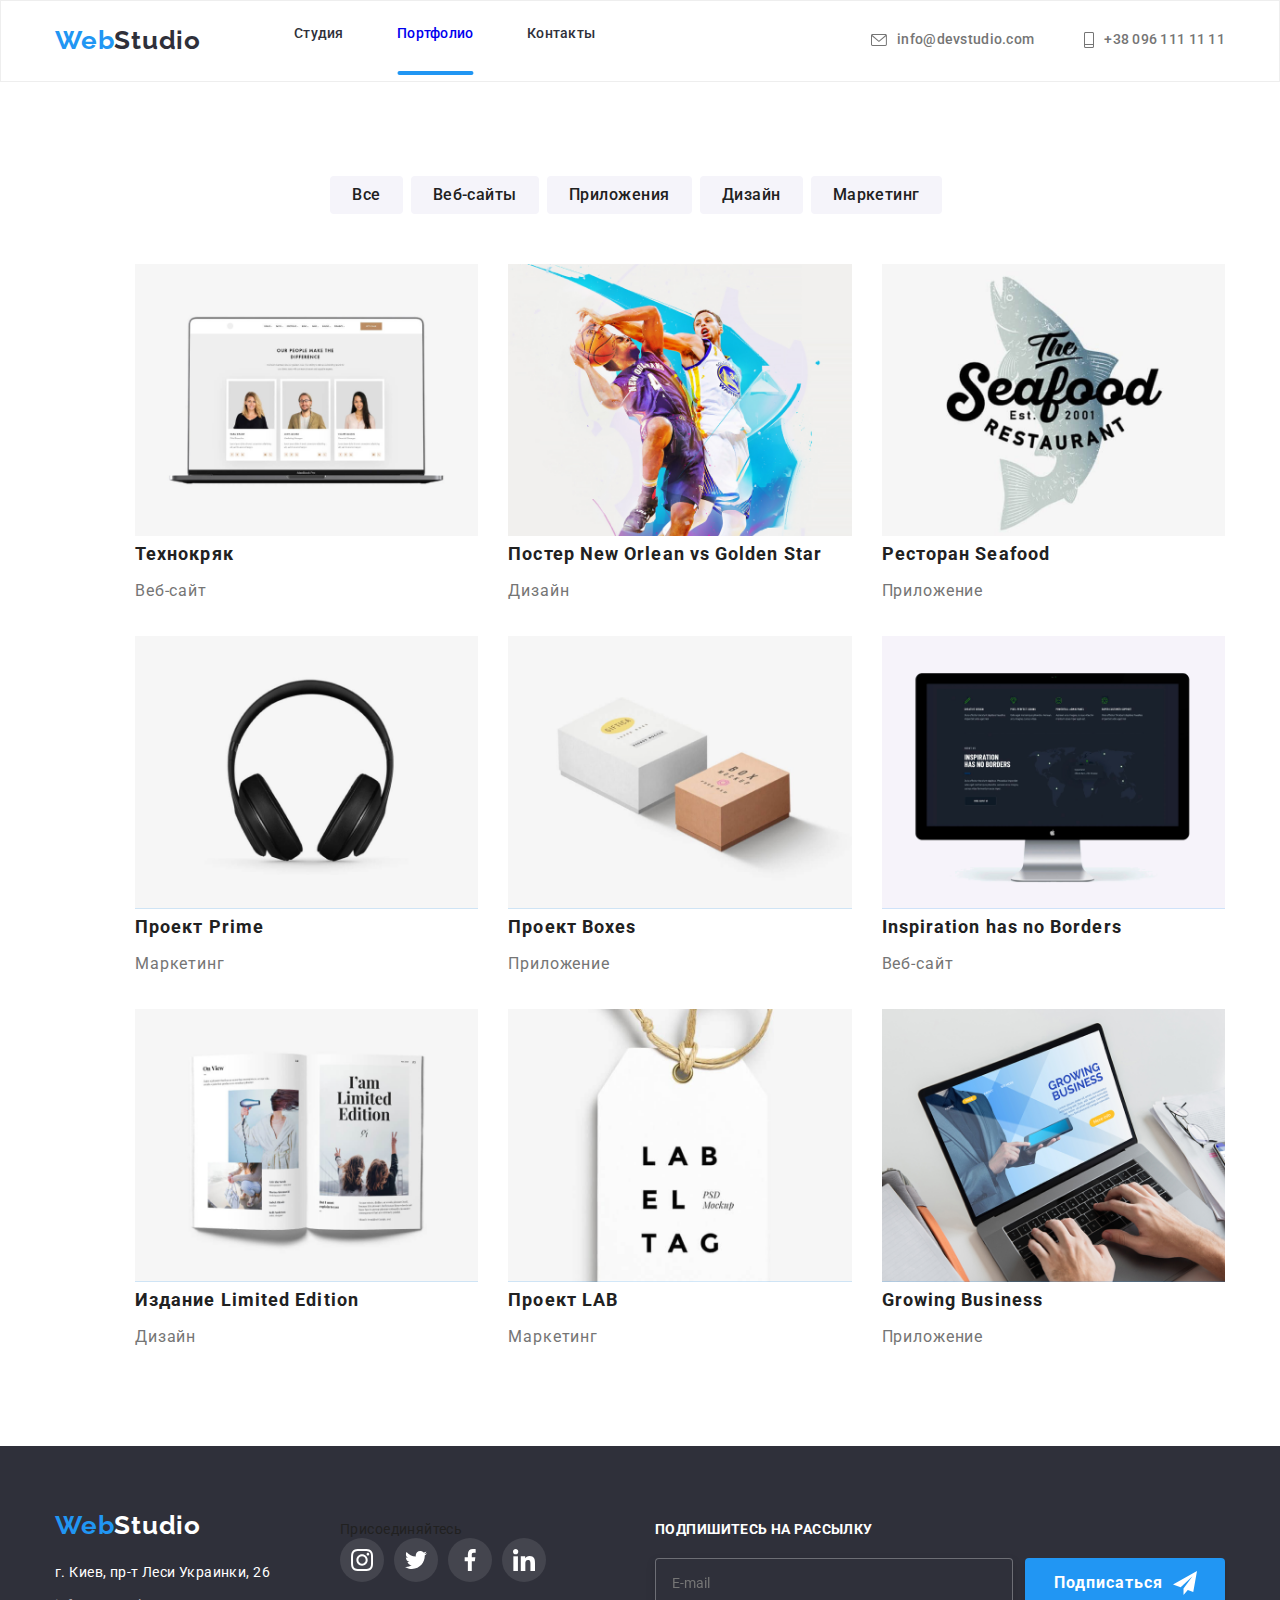
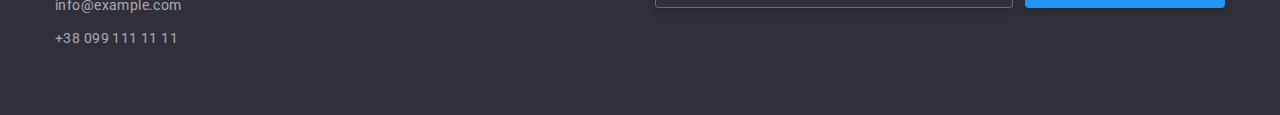
==== potrfolio.html @ 0706f446 "Edit 1" ====
<!DOCTYPE html>

<html lang="ru">

<head>
    <meta charset="UTF-8">
    <meta name="viewport" content="width-device-width, initial-scale-1.0">
    <link rel="preconnect" href="https://fonts.googleapis.com">
    <link rel="preconnect" href="https://fonts.gstatic.com" crossorigin>
    <link href="https://fonts.googleapis.com/css2?family=Raleway:wght@400;500;700;900&family=Roboto:wght@400;500;700;900&display=swap"
        rel="stylesheet">
    <link rel="stylesheet" href="https://cdnjs.cloudflare.com/ajax/libs/modern-normalize/1.1.0/modern-normalize.min.css"/>
    <link rel="stylesheet" href="css/main.min.css">
    <title>Homework 7</title>

</head>

<body>
    <script src="./js/modal.js"></script>

    <header class="topline">

        <div class="conteiner">
            <a href="" class="logo"><span class="logo--bluewords">Web</span><span class="logo--blackwords">Studio</span></a>
            <nav class="topline__nav">

                <ul class="topline_menu">
                    <li class="topline__item">

                        <a class="page" href="./index.html">Студия</a>
                    </li>

                    <li class="topline__item"> <a class="page--current"" href="./potrfolio.html">Портфолио</a></li>
                    <li class="topline__item"> <a class="page" href="https://goo.gl/maps/EKqUcqqfUvBnX7aQ7">Контакты</a>
                    </li>
                </ul>
            </nav>

            <ul class="topline__address">
                <li class="topline__item">

                    <a class="contact" href="mailto:info@devstudio.com">
                        <svg class="contact__icon-mail" width="16px" height="12px">
                            <use href="./images/icons.svg#icon-mail"></use>
                        </svg>info@devstudio.com
                    </a>
                </li>

                <li class="topline__item">
                    <a class="contact" href="tel:+380961111111">
                        <svg class="contact__icon-telephone" width="10px" height="16px">
                            <use href="./images/icons.svg#icon-phone"></use>
                        </svg>+38 096 111 11 11
                    </a>
                </li>

            </ul>
        </div>
    </header>
   
    <main class="filters-main">
        <section class="main-our-projects section">
            <div class="conteiner">
            <h1 class="tittle--hidden">Наши проэкты</h1>
                <ul class="filters-list">
                    
                    <li class="item-filter">
                        <button type="button" class="button-portfolio">Все</button>
                    </li>

                    <li class="item-filter">
                        <button type="button" class="button-portfolio">Веб-сайты</button>
                    </li>

                    <li class="item-filter">
                        <button type="button" class="button-portfolio">Приложения</button>
                    </li>

                    <li class="item-filter">
                        <button type="button" class="button-portfolio">Дизайн</button>
                    </li>

                    <li class="item-filter">
                        <button type="button" class="button-portfolio">Маркетинг</button>
                    </li>
            </ul>
            
                <ul class="portfolio__project-menu">
                    
                    <li class="portfolio__project-item">
                        <a class ="refer-project">
                            <div class="picture-block">
                                <img class ="picture" src="images/technockrack.png"  alt="Product Designer">
                                <div class="overlay-project">
                                    <p>Ресурс предлагает комплексные предложения с разным уровнем функционала и сервисов. Все это позволит посетителю
                                        получить
                                        исчерпывающие сведения  о компании или частном лице.</p>
                                </div>
                            </div>
                            
                            <div class="portfolio_project-element">
                                <h2 class = "portfolio__project-tittle-name">Технокряк</h2>
                                <p class="portfolio__project-tittle-type">Веб-сайт</p>
                            </div>
                           
                        </a>
                    </li>

                    <li class="portfolio__project-item">
                        <a class="refer-project">
                            <div class="picture-block">
                                <img class="picture" src="images/goldenstar.png" alt="Frontend Develope">
                                <div class="overlay-project">
                                    <p>Ресурс предлагает комплексные предложения с разным уровнем функционала и сервисов. Все это позволит
                                        посетителю
                                        получить
                                        исчерпывающие сведения  о компании или частном лице.</p>
                                </div>
                            </div>
                            
                            <div class="portfolio_project-element">
                                <h2 class = "portfolio__project-tittle-name">Постер New Orlean vs Golden Star</h2>
                                <p class="portfolio__project-tittle-type">Дизайн</p>
                            </div>
                           
                        </a>
                    </li>

                    <li class="portfolio__project-item">
                        <a class="refer-project">
                            <div class="picture-block">
                                <img class="picture" src="images/seafood.png" alt="Marketing">
                                <div class="overlay-project">
                                    <p>Ресурс предлагает комплексные предложения с разным уровнем функционала и сервисов. Все это позволит
                                        посетителю
                                        получить
                                        исчерпывающие сведения  о компании или частном лице.</p>
                                </div>
                            </div>
                            
                            <div class="portfolio_project-element">
                                <h2 class = "portfolio__project-tittle-name">Ресторан Seafood</h2>
                                <p class="portfolio__project-tittle-type">Приложение</p>
                            </div>
                           
                        </a>
                    </li>

                    <li class="portfolio__project-item">
                        <a class="refer-project">
                            <div class="picture-block">
                                <img class="picture" src="images/prime.png" alt="UI Designer">
                                <div class="overlay-project">
                                    <p>Ресурс предлагает комплексные предложения с разным уровнем функционала и сервисов. Все это позволит
                                        посетителю
                                        получить
                                        исчерпывающие сведения  о компании или частном лице.</p>
                                </div>
                            </div>
                            
                            <div class="portfolio_project-element">
                                <h2 class = "portfolio__project-tittle-name">Проект Prime</h2>
                                <p class="portfolio__project-tittle-type">Маркетинг</p>
                            </div>
                        
                        </a>
                    </li>

                    <li class="portfolio__project-item">
                        <a class="refer-project">
                            <div class="picture-block">
                                <img class="picture" src="images/boxes.png" alt="UI Designer">
                                <div class="overlay-project">
                                    <p>Ресурс предлагает комплексные предложения с разным уровнем функционала и сервисов. Все это позволит
                                        посетителю
                                        получить
                                        исчерпывающие сведения  о компании или частном лице.</p>
                                </div>
                            </div>
                            
                            <div class="portfolio_project-element">
                                <h2 class = "portfolio__project-tittle-name">Проект Boxes</h2>
                                <p class="portfolio__project-tittle-type">Приложение</p>
                            </div>
                            
                        </a>
                    </li>

                    <li class="portfolio__project-item">
                        <a class="refer-project">
                            <div class="picture-block">
                                <img class="picture" src="images/inspiratiion.png" alt="UI Designer">
                                <div class="overlay-project">
                                    <p>Ресурс предлагает комплексные предложения с разным уровнем функционала и сервисов. Все это позволит
                                        посетителю
                                        получить
                                        исчерпывающие сведения  о компании или частном лице.</p>
                                </div>
                            </div>
                            
                            <div class="portfolio_project-element">
                                <h2 class = "portfolio__project-tittle-name">Inspiration has no Borders</h2>
                                <p class="portfolio__project-tittle-type">Веб-сайт</p>
                            </div>
                            
                        </a>
                    </li>

                    <li class="portfolio__project-item">
                        <a class="refer-project">
                            <div class="picture-block">
                                <img class="picture" src="images/limitededition.png" alt="UI Designer">
                                <div class="overlay-project">
                                    <p>Ресурс предлагает комплексные предложения с разным уровнем функционала и сервисов. Все это позволит
                                        посетителю
                                        получить
                                        исчерпывающие сведения  о компании или частном лице.</p>
                                </div>
                            </div>
                            
                            <div class="portfolio_project-element">
                                <h2 class = "portfolio__project-tittle-name">Издание Limited Edition</h2>
                                <p class="portfolio__project-tittle-type">Дизайн</p>
                            </div>
                           
                        </a>
                    </li>

                    <li class="portfolio__project-item">
                        <a class="refer-project">
                            <div class="picture-block">
                                <img class="picture" src="images/lab.png" alt="UI Designer">
                                <div class="overlay-project">
                                    <p>Ресурс предлагает комплексные предложения с разным уровнем функционала и сервисов. Все это позволит
                                        посетителю
                                        получить
                                        исчерпывающие сведения  о компании или частном лице.</p>
                                </div>
                            </div>
                            
                            <div class="portfolio_project-element">
                                <h2 class = "portfolio__project-tittle-name">Проект LAB</h2>
                                <p class="portfolio__project-tittle-type">Маркетинг</p>
                            </div>
                            
                        </a>
                    </li>

                    <li class="portfolio__project-item">
                        <a class="refer-project">
                            <div class="picture-block">
                                <img class="picture" src="images/growingbussiness.png" alt="UI Designer">
                                <div class="overlay-project">
                                    <p>Ресурс предлагает комплексные предложения с разным уровнем функционала и сервисов. Все это позволит
                                        посетителю
                                        получить
                                        исчерпывающие сведения  о компании или частном лице.</p>
                                </div>

                            </div>
                            <div class="portfolio_project-element">
                                <h2 class="portfolio__project-tittle-name">Growing Business</h2>
                                <p class="portfolio__project-tittle-type">Приложение</p>
                            </div>
                            
                           
                        </a>   
                    </li>

                </ul>
            </div>
        </section>

    </main>
    
    <footer class="footer">
        <div class="conteiner">
    
    
            <div class="footer__company">
                <a href="" class="logo"><span class="logo--bluewords">Web</span><span
                        class="logo--whitewords">Studio</span></a>
                <address class="footer__address">
                    <ul class="menu-nav">
                        <li class="footer__item">
                            <a class="footer__link-address" href="https://goo.gl/maps/EKqUcqqfUvBnX7aQ7">г. Киев, пр-т Леси
                                Украинки, 26</a>
                        </li>
                        <li class="footer__item">
                            <a class="footer__link" href="mailto:info@example.com">info@example.com</a>
                        </li>
                        <li class="footer__item">
                            <a class="footer__link" href="tel:+380991111111">+38 099 111 11 11</a>
                        </li>
                    </ul>
                </address>
            </div>
    
    
                <div class="footer__social">
                    <p class="footer__tittle">Присоединяйтесь</p>
                
                    <ul class="social__list">
                        <li class="social__item">
                            <a href="" class="button-social">
                                <svg class="social__icon" width="44px" height="44px">
                                    <use href="./images/icons.svg#icon-instagram"></use>
                                </svg>
                            </a>
                        </li>
                        <li class="social__item">
                            <a href="" class="button-social">
                                <svg class="social__icon" width="44px" height="44px">
                                    <use href="./images/icons.svg#icon-twitter"></use>
                                </svg>
                            </a>
                        </li>
                        <li class="social__item">
                            <a href="" class="button-social">
                                <svg class="social__icon" width="44px" height="44px">
                                    <use href="./images/icons.svg#icon-facebook"></use>
                                </svg>
                            </a>
                        </li>
                        <li class="social__item">
                            <a href="" class="button-social">
                                <svg class="social__icon" width="44px" height="44px">
                                    <use href="./images/icons.svg#icon-linkedin"></use>
                                </svg>
                            </a>
                        </li>
                    </ul>
                </div>

    
            <div class="footer-submit">
                <p class="footer-submit__tittle">Подпишитесь на рассылку</p>
                <form class="footer-submit__form">
                    <label>
    
                        <input class="footer-submit__input-subscribe" type="email" name="email" placeholder="E-mail" />
                    </label>
    
                    <div class="footer-submit__block-subscribe">
                        <button class="footer-submit__button-subscribe" type="submit">Подписаться</button>
                        <svg class="footer-submit__button-icon" width="24px" height="24px">
                            <use href="./images/icons.svg#icon-send-button"></use>
                        </svg>
                    </div>
                </form>
            </div>
    
        </div>
    </footer>

   
</body>

</html>
---- css/main.min.css ----
:root{--color-dark: #2F303A;--color-white: #FFF;--color-work: #E5E5E5;--color-grey: #F5F4FA;--color-darck-grey: #AFB1B8;--color-text: #212121;--color-blue: #2196F3;--color-dark-blue: #188CE8;--color-brown: #757575;--color-border: #EEEEEE;--project-item-gep: 30px}h1,h2,h3,p,ul{margin:0;padding:0}body{margin:0 0;font-family:"Roboto",sans-serif;font-size:14px;letter-spacing:.03em;color:var(--color-text);background:var(--color-white)}a:hover,a{text-decoration:none}.conteiner{margin:0 auto;width:1200px;padding:0 15px}.section{padding-top:94px;padding-bottom:94px}.thumb{position:relative}.thumb>.label{height:70px;display:flex;justify-content:center;align-items:center;position:absolute;bottom:0px;left:0;right:0;font-weight:700;font-size:14px;line-height:1.14;text-align:center;letter-spacing:.03em;text-transform:uppercase;color:var(--color-white);background:rgba(47,48,58,.8)}.logo{font-family:"Raleway";font-style:normal;font-weight:700;font-size:26px;line-height:1.19;text-decoration:none;letter-spacing:.03em;color:var(--color-dark)}.logo:hover{-webkit-text-decoration-line:none;text-decoration-line:none;-webkit-text-decoration-color:var(--color-blue);text-decoration-color:var(--color-blue)}.logo--bluewords{color:var(--color-blue);-webkit-text-decoration-color:none;text-decoration-color:none}.logo--blackwords{color:var(--color-dark);-webkit-text-decoration-color:none;text-decoration-color:none}.logo--whitewords{color:var(--color-white);-webkit-text-decoration-color:none;text-decoration-color:none}.picture{max-width:100%;height:auto;display:block;position:relative}.topline{background:var(--color-white);padding-top:24px;padding-bottom:25px;border:1px solid var(--color-border)}.topline__menu{align-self:center}.topline__address{display:flex;align-self:center;margin-left:auto}.topline .conteiner{display:flex;align-content:center}.topline .logo{margin-right:93px}.footer{padding:64px 0px;font-style:normal;line-height:1.19;background:var(--color-dark)}.footer__item{line-height:1.71;text-decoration:none;list-style:none;color:rgba(255,255,255,.6)}.footer__item:not(:last-child){margin-bottom:9px}.footer__link{font-style:normal;text-decoration:none;color:rgba(255,255,255,.6)}.footer__link-address{font-style:normal;text-decoration:none;color:var(--color-white)}.footer__address{margin-top:20px}.footer__company{margin-right:70px}.footer__social{margin-right:auto}.footer .conteiner .logo{margin-bottom:20px}.footer .conteiner{display:flex;align-items:baseline}.footer .logo{margin-bottom:20px}.footer .button-social{background-color:rgba(255,255,255,.1)}.footer .social__icon{fill:var(--color-white)}.footer-submit{display:block}.footer-submit__form{display:flex;justify-content:center}.topline__item{position:relative;display:inline;list-style-type:none;font-weight:500;line-height:1.14;letter-spacing:.02em}.topline__item:not(:last-child){margin-right:50px}.main__menu-nav{padding-left:0px;display:flex;justify-content:space-between;justify-items:center;list-style:none}.menu-clients-nav{display:flex;list-style:none}.page{text-decoration:none;color:var(--color-dark)}.page--current::after{content:"";position:absolute;width:100%;height:4px;top:46px;transform:translateX(-100%);background:var(--color-blue);border-radius:2px;transition:transform 250ms cubic-bezier(0.4, 0, 0.2, 1)}.page:hover{color:var(--color-blue);text-decoration:none;-webkit-text-decoration-line:none;text-decoration-line:none;-webkit-text-decoration-color:var(--color-blue);text-decoration-color:var(--color-blue);transition:250ms cubic-bezier(0.4, 0, 0.2, 1)}.current-page:hover{color:var(--color-blue);text-decoration:none;-webkit-text-decoration-line:none;text-decoration-line:none;-webkit-text-decoration-color:var(--color-blue);text-decoration-color:var(--color-blue);transition:250ms cubic-bezier(0.4, 0, 0.2, 1)}.link{text-decoration:underline;color:var(--color-blue)}.contact{text-decoration:none;color:var(--color-brown);display:flex;justify-items:center;align-items:center}.contact:hover{color:var(--color-blue);text-decoration:none;-webkit-text-decoration-line:none;text-decoration-line:none;-webkit-text-decoration-color:var(--color-blue);text-decoration-color:var(--color-blue);transition:250ms cubic-bezier(0.4, 0, 0.2, 1)}.contact__icon-telephone{margin-right:10px;background-size:cover;fill:currentColor}.contact__icon-mail{margin-right:10px;background-size:cover;align-content:center;fill:currentColor}.current-page:hover,.page:hover{color:var(--color-blue);text-decoration:none;-webkit-text-decoration-line:none;text-decoration-line:none;-webkit-text-decoration-color:var(--color-blue);text-decoration-color:var(--color-blue);transition:250ms cubic-bezier(0.4, 0, 0.2, 1)}.tittle--hidden{display:none}.tittle--big{width:696px;margin:0 auto 30px;font-family:"Roboto";font-style:normal;font-weight:900;font-size:44px;line-height:1.36;text-align:center;align-content:center;letter-spacing:.06em;text-transform:uppercase}.tittle--small{margin-bottom:50px;font-family:"Roboto";font-style:normal;font-weight:700;font-size:36px;line-height:1.17;text-align:center;letter-spacing:.03em}.footer-submit__tittle{margin-bottom:20px;font-family:"Roboto";font-style:normal;font-weight:700;text-transform:uppercase;line-height:1.14;letter-spacing:.03em;color:var(--color-white)}.button{padding:10px 32px;background:var(--color-blue);box-shadow:0px 4px 4px rgba(0,0,0,.15);border-radius:4px;border:0px;font-style:normal;font-weight:700;font-size:16px;line-height:1.88;align-items:center;text-align:center;letter-spacing:.06em;color:var(--color-white);border:none}.button-portfolio{padding:6px 22px;font-weight:500;font-size:16px;line-height:1.6;text-align:center;letter-spacing:.03em;color:var(--color-text);border-radius:4px;border:none;margin-right:8px;background:var(--color-grey)}.button-portfolio:focus,.button:focus{border-radius:0px;box-shadow:0px 3px 1px rgba(0,0,0,.1),0px 1px 2px rgba(0,0,0,0),0px 2px 2px rgba(0,0,0,.12)}.button-portfolio:hover{background-color:var(--color-blue);color:var(--color-white);transition:250ms cubic-bezier(0.4, 0, 0.2, 1)}.button-client{display:flex;justify-content:center;align-items:center;width:100%;height:100%;color:var(--color-darck-grey);background-color:var(--color-white)}.button-social:hover{background-color:var(--color-blue);transition:250ms cubic-bezier(0.4, 0, 0.2, 1)}.footer-submit__button-subscribe{text-align:left;width:200px;height:50px;padding-left:29px;background:var(--color-blue);box-shadow:0px 4px 4px rgba(0,0,0,.15);border-radius:4px;border:none;font-weight:700;font-size:16px;line-height:1.87;letter-spacing:.06em;color:var(--color-white)}.button-send{width:200px;height:50px;background:var(--color-blue);box-shadow:0px 4px 4px rgba(0,0,0,.15);border-radius:4px;font-weight:700;font-size:16px;line-height:1.87;letter-spacing:.06em;color:var(--color-white);display:block;margin:0 auto;border:none}.button-send:focus{fill:var(--color-dark-blue);transition:transform 250ms cubic-bezier(0.4, 0, 0.2, 1)}.footer-submit__button-icon{display:inline;position:absolute;left:148px;top:50%;transform:translateY(-50%)}.footer-submit__block-subscribe{display:inline;position:relative}.footer-submit__input-subscribe{box-sizing:border-box;width:358px;height:50px;background:var(--color-dark);border:1px solid rgba(255,255,255,.3);filter:drop-shadow(0px 4px 4px rgba(0, 0, 0, 0.15));border-radius:4px;margin-right:12px;padding:15px 16px;color:rgba(255,255,255,.6)}.button-send:focus{background-color:var(--color-dark-blue);transition:transform 250ms cubic-bezier(0.4, 0, 0.2, 1)}.filters-main{background:var(--color-white)}.filters-list{padding-bottom:50px;list-style:none;display:flex;justify-content:center}.portfolio__project-menu{margin:0;padding:0;list-style:none;display:flex;flex-wrap:wrap;margin-left:calc(-1*var(--project-item-gep));margin-top:calc(-1*var(--project-item-gep))}.portfolio__project-menu>.portfolio__project-item{flex-basis:calc(33.3333333333% - var(--project-item-gep));margin-left:var(--project-item-gep);margin-top:var(--project-item-gep)}.portfolio__project-menu:nth-child(3n){margin-left:50px}.portfolio__project-item{letter-spacing:.06em;color:var(--color-text);background:var(--color-white)}.portfolio__project-tittle-name{margin-bottom:4px;font-weight:700;font-size:18px;line-height:2;letter-spacing:.06em;color:var(--color-text)}.portfolio__project-tittle-type{line-height:1.88;font-size:16px;color:var(--color-brown)}.portfolio-project-element{position:relative;padding:20px 24px;border:1px solid var(--color-border);border-left:1px solid #eee;border-right:1px solid #eee;border-bottom:1px solid #eee}.refer-project{display:block;position:relative}.overlay-project{position:absolute;bottom:0;left:0;width:100%;height:100%;padding:63px 24px;transform:translateY(100%);transition:transform 250ms ease;background:rgba(33,150,243,.9);font-size:18px;line-height:1.14;letter-spacing:.03em;color:var(--color-white);text-align:justify}.picture-block{position:relative;overflow:hidden}.refer-project:hover .overlay-project{transform:translateY(0);transition:250ms cubic-bezier(0.4, 0, 0.2, 1)}.refer-project:hover{box-shadow:0px 1px 1px rgba(0,0,0,.12),0px 4px 4px rgba(0,0,0,.06),1px 4px 6px rgba(0,0,0,.16);transition:250ms cubic-bezier(0.4, 0, 0.2, 1)}.social__list{display:flex;justify-content:center;list-style:none;margin-bottom:30px}.social__item{width:44px;height:44px}.social__item:not(:last-child){margin-right:10px}.social__icon{display:inline-block;width:22px;height:22px;fill:currentColor}.button-social{display:flex;justify-content:center;align-items:center;width:100%;height:100%;color:var(--color-darck-grey);background-color:var(--color-white);border-radius:50%;border:none}.button-social:hover .social__icon{fill:var(--color-white);transition:250ms cubic-bezier(0.4, 0, 0.2, 1)}.backdrop{width:100%;height:100%;background-color:rgba(36,43,51,.6);opacity:1;transition:opacity 250ms cubic-bezier(0.4, 0, 0.2, 1)}.backdrop.is-hidden{opacity:0;pointer-events:none}.backdrop.is-hidden .modal{transform:translate(-50%, -50%) scale(0.9)}.modal{position:fixed;padding:40px;width:528px;left:50%;top:50%;transition:transform 250ms cubic-bezier(0.4, 0, 0.2, 1);transform:translate(-50%, -50%) scale(1);background:var(--color-white);box-shadow:0px 1px 3px rgba(0,0,0,.12),0px 1px 1px rgba(0,0,0,.14),0px 2px 1px rgba(0,0,0,.2);border-radius:4px}.modal__close-button{position:absolute;top:8px;right:8px;width:30px;height:30px;background:#fff;border:1px solid rgba(0,0,0,.1);border-radius:50%;display:flex;flex-direction:column;justify-content:center;align-items:center}.modal__inner{position:relative}.modal__tittle{font-weight:700;font-size:20px;line-height:1.15;text-align:center;letter-spacing:.03em;color:var(--color-text);margin-bottom:12px}.modal__form-field-label{display:block;position:relative;margin-top:10px;margin-bottom:4px;font-size:12px;line-height:1.17;letter-spacing:.01em;color:var(--color-brown)}.modal__form-checkbox-label{display:block;position:relative;font-size:14px;line-height:1.71;letter-spacing:.01em;color:var(--color-brown)}.modal__form-field-input{box-sizing:border-box;border:1px solid rgba(33,33,33,.2);border-radius:4px;width:448px;height:40px;padding-left:42px}.modal__form-checkbox-input{opacity:0;margin-right:9px;width:16px;height:15px;background:var(--color-white);border:.2px solid var(---color-white)}.modal__form-field-inner{position:relative}.modal__form-icon-input{position:absolute;left:.5rem;top:50%;transform:translateY(-50%);fill:currentColor}.modal__form-field-input:focus~.modal__form-icon-input{fill:var(--color-blue);transition:transform 250ms cubic-bezier(0.4, 0, 0.2, 1)}.modal__close-button:hover .icon-close{fill:var(--color-blue);transition:transform 250ms cubic-bezier(0.4, 0, 0.2, 1)}.modal__form-checkbox-input:focus{background-color:var(--color-dark-blue);transition:transform 250ms cubic-bezier(0.4, 0, 0.2, 1)}.modal .modal__form-field-input:focus{box-sizing:border-box;border:1px solid var(--color-blue);border-color:var(--color-blue);outline:0;transition:transform 250ms cubic-bezier(0.4, 0, 0.2, 1)}.modal__form-checkbox-icon{display:flex;align-items:center;position:absolute;left:.5rem;top:50%;transform:translateY(-50%);fill:var(--color-white);stroke:var(--color-dark);font-size:14px}.modal__form-checkbox-input:checked~.modal__form-checkbox-icon{fill:var(--color-blue);stroke:var(--color-blue)}.feedback{padding:16px 12px;font-size:12px;line-height:1.14;letter-spacing:.01em;color:rgba(117,117,117,.5);width:448px;height:120px;margin-bottom:20px;resize:none;border:1px solid rgba(33,33,33,.2);border-radius:4px}.feedback:focus{box-sizing:border-box;border:1px solid var(--color-blue);border-color:var(--color-blue);outline:0;transition:transform 250ms cubic-bezier(0.4, 0, 0.2, 1)}.modal__form-field-checkbox{display:flex;justify-content:center;align-items:center;margin-bottom:30px}.block-checkbox{position:absolute;top:50%;left:0%;margin-right:9px}.main-top{max-width:1600px;margin:0 auto;padding-top:200px;padding-bottom:200px;text-align:center;background-color:var(--color-dark);color:var(--color-white);background-image:linear-gradient(to right, rgba(47, 48, 58, 0.4), rgba(0, 0, 0, 0.4)),url("../images/main-img.jpg");background-position:center,center;background-repeat:no-repeat,no-repeat}.main-benefits__tittle{margin-bottom:10px;font-size:14px;font-style:normal;font-weight:700;line-height:1.92;color:var(--color-brown);text-transform:uppercase;color:var(--color-text)}.main-benefits__item{list-style-type:none;color:var(--color-brown);width:270px}.main-benefits__content{line-height:1.71}.main-benefits__icon-item{display:flex;align-items:center;justify-content:center;margin-bottom:30px;background-color:var(--color-grey);height:120px;border-radius:4px}.main-benefits__item:not(:last-child){margin-right:30px}.main-work{padding-top:0}.main-work____item{list-style-type:none}.main-work .conteiner{display:block;width:1200px}.main-work__item:not(:last-child){margin-right:30px}.main-worker{background:var(--color-grey)}.main-worker__item{list-style-type:none;background-color:var(--color-white);box-shadow:0px 1px 3px rgba(0,0,0,.12),0px 1px 1px rgba(0,0,0,.14),0px 2px 1px rgba(0,0,0,.2);border-radius:0px 0px 4px 4px}.main-worker__item-name{margin-top:30px;margin-bottom:10px;font-family:"Roboto";font-style:normal;font-weight:500;font-size:16px;line-height:1.19;text-align:center;letter-spacing:.03em}.main-worker__item-type{margin-bottom:16px;font-family:"Roboto";font-style:normal;font-size:16px;line-height:1.19;text-align:center;letter-spacing:.03em;color:var(--color-brown)}.main-worker__item:not(:last-child){margin-right:30px}.main-clients__icon{fill:var(--color-darck-grey);border:1px solid var(--color-blue);border-color:var(--color-darck-grey);transition:250ms cubic-bezier(0.4, 0, 0.2, 1);border-radius:4px}.main-clients__icon:hover{fill:var(--color-blue);border:1px solid var(--color-blue);border-color:var(--color-blue);transition:250ms cubic-bezier(0.4, 0, 0.2, 1);border-radius:4px}.main-clients__item{width:170px;height:92px}.main-clients__item:not(:last-child){margin-right:30px}/*# sourceMappingURL=main.min.css.map */
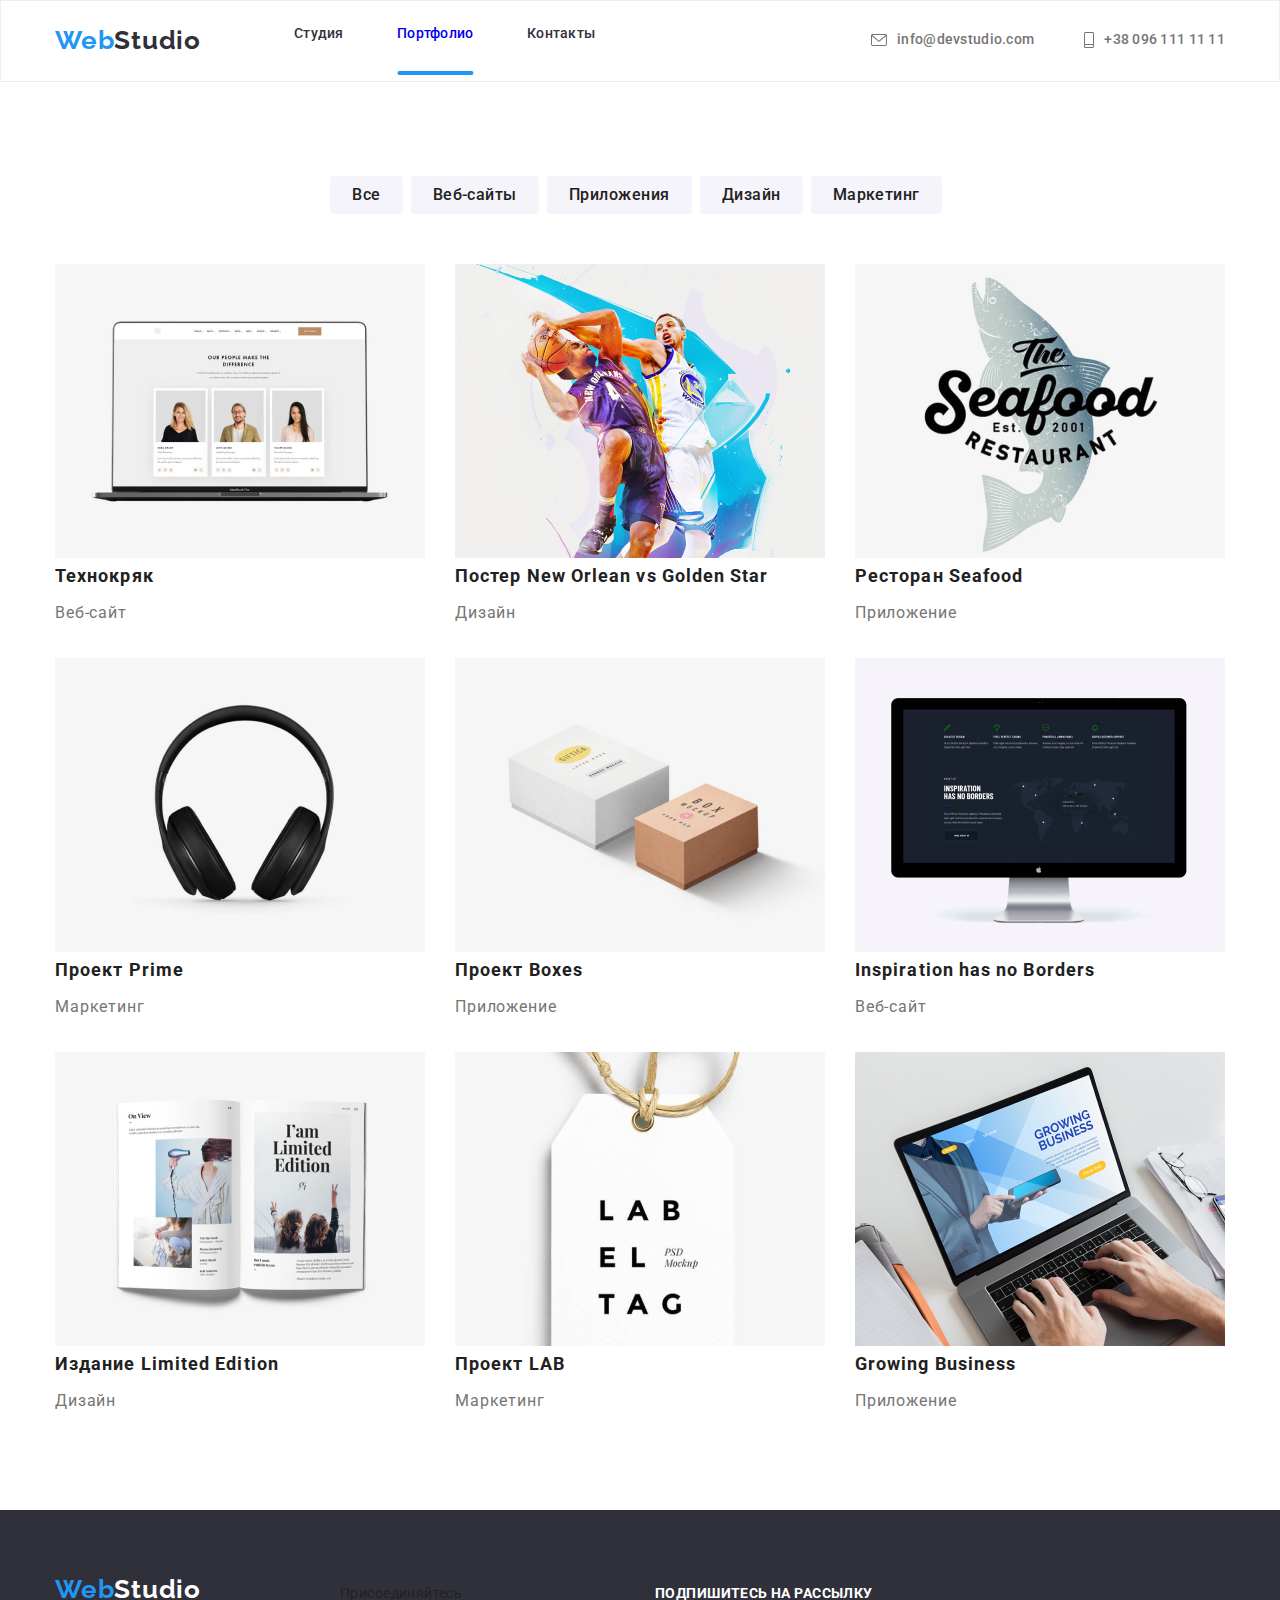
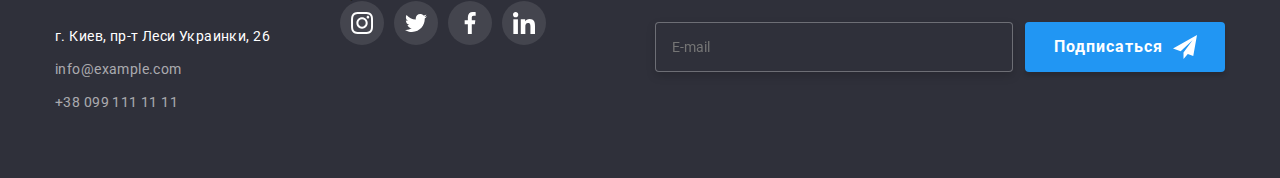
==== commit 0177d906: "Edit 1" ====
--- a/potrfolio.html
+++ b/potrfolio.html
@@ -58,7 +58,7 @@
         </div>
     </header>
    
-    <main class="filters-main">
+    <main class="main-projects">
         <section class="main-our-projects section">
             <div class="conteiner">
             <h1 class="tittle--hidden">Наши проэкты</h1>
--- a/css/main.min.css
+++ b/css/main.min.css
@@ -1 +1 @@
-:root{--color-dark: #2F303A;--color-white: #FFF;--color-work: #E5E5E5;--color-grey: #F5F4FA;--color-darck-grey: #AFB1B8;--color-text: #212121;--color-blue: #2196F3;--color-dark-blue: #188CE8;--color-brown: #757575;--color-border: #EEEEEE;--project-item-gep: 30px}h1,h2,h3,p,ul{margin:0;padding:0}body{margin:0 0;font-family:"Roboto",sans-serif;font-size:14px;letter-spacing:.03em;color:var(--color-text);background:var(--color-white)}a:hover,a{text-decoration:none}.conteiner{margin:0 auto;width:1200px;padding:0 15px}.section{padding-top:94px;padding-bottom:94px}.thumb{position:relative}.thumb>.label{height:70px;display:flex;justify-content:center;align-items:center;position:absolute;bottom:0px;left:0;right:0;font-weight:700;font-size:14px;line-height:1.14;text-align:center;letter-spacing:.03em;text-transform:uppercase;color:var(--color-white);background:rgba(47,48,58,.8)}.logo{font-family:"Raleway";font-style:normal;font-weight:700;font-size:26px;line-height:1.19;text-decoration:none;letter-spacing:.03em;color:var(--color-dark)}.logo:hover{-webkit-text-decoration-line:none;text-decoration-line:none;-webkit-text-decoration-color:var(--color-blue);text-decoration-color:var(--color-blue)}.logo--bluewords{color:var(--color-blue);-webkit-text-decoration-color:none;text-decoration-color:none}.logo--blackwords{color:var(--color-dark);-webkit-text-decoration-color:none;text-decoration-color:none}.logo--whitewords{color:var(--color-white);-webkit-text-decoration-color:none;text-decoration-color:none}.picture{max-width:100%;height:auto;display:block;position:relative}.topline{background:var(--color-white);padding-top:24px;padding-bottom:25px;border:1px solid var(--color-border)}.topline__menu{align-self:center}.topline__address{display:flex;align-self:center;margin-left:auto}.topline .conteiner{display:flex;align-content:center}.topline .logo{margin-right:93px}.footer{padding:64px 0px;font-style:normal;line-height:1.19;background:var(--color-dark)}.footer__item{line-height:1.71;text-decoration:none;list-style:none;color:rgba(255,255,255,.6)}.footer__item:not(:last-child){margin-bottom:9px}.footer__link{font-style:normal;text-decoration:none;color:rgba(255,255,255,.6)}.footer__link-address{font-style:normal;text-decoration:none;color:var(--color-white)}.footer__address{margin-top:20px}.footer__company{margin-right:70px}.footer__social{margin-right:auto}.footer .conteiner .logo{margin-bottom:20px}.footer .conteiner{display:flex;align-items:baseline}.footer .logo{margin-bottom:20px}.footer .button-social{background-color:rgba(255,255,255,.1)}.footer .social__icon{fill:var(--color-white)}.footer-submit{display:block}.footer-submit__form{display:flex;justify-content:center}.topline__item{position:relative;display:inline;list-style-type:none;font-weight:500;line-height:1.14;letter-spacing:.02em}.topline__item:not(:last-child){margin-right:50px}.main__menu-nav{padding-left:0px;display:flex;justify-content:space-between;justify-items:center;list-style:none}.menu-clients-nav{display:flex;list-style:none}.page{text-decoration:none;color:var(--color-dark)}.page--current::after{content:"";position:absolute;width:100%;height:4px;top:46px;transform:translateX(-100%);background:var(--color-blue);border-radius:2px;transition:transform 250ms cubic-bezier(0.4, 0, 0.2, 1)}.page:hover{color:var(--color-blue);text-decoration:none;-webkit-text-decoration-line:none;text-decoration-line:none;-webkit-text-decoration-color:var(--color-blue);text-decoration-color:var(--color-blue);transition:250ms cubic-bezier(0.4, 0, 0.2, 1)}.current-page:hover{color:var(--color-blue);text-decoration:none;-webkit-text-decoration-line:none;text-decoration-line:none;-webkit-text-decoration-color:var(--color-blue);text-decoration-color:var(--color-blue);transition:250ms cubic-bezier(0.4, 0, 0.2, 1)}.link{text-decoration:underline;color:var(--color-blue)}.contact{text-decoration:none;color:var(--color-brown);display:flex;justify-items:center;align-items:center}.contact:hover{color:var(--color-blue);text-decoration:none;-webkit-text-decoration-line:none;text-decoration-line:none;-webkit-text-decoration-color:var(--color-blue);text-decoration-color:var(--color-blue);transition:250ms cubic-bezier(0.4, 0, 0.2, 1)}.contact__icon-telephone{margin-right:10px;background-size:cover;fill:currentColor}.contact__icon-mail{margin-right:10px;background-size:cover;align-content:center;fill:currentColor}.current-page:hover,.page:hover{color:var(--color-blue);text-decoration:none;-webkit-text-decoration-line:none;text-decoration-line:none;-webkit-text-decoration-color:var(--color-blue);text-decoration-color:var(--color-blue);transition:250ms cubic-bezier(0.4, 0, 0.2, 1)}.tittle--hidden{display:none}.tittle--big{width:696px;margin:0 auto 30px;font-family:"Roboto";font-style:normal;font-weight:900;font-size:44px;line-height:1.36;text-align:center;align-content:center;letter-spacing:.06em;text-transform:uppercase}.tittle--small{margin-bottom:50px;font-family:"Roboto";font-style:normal;font-weight:700;font-size:36px;line-height:1.17;text-align:center;letter-spacing:.03em}.footer-submit__tittle{margin-bottom:20px;font-family:"Roboto";font-style:normal;font-weight:700;text-transform:uppercase;line-height:1.14;letter-spacing:.03em;color:var(--color-white)}.button{padding:10px 32px;background:var(--color-blue);box-shadow:0px 4px 4px rgba(0,0,0,.15);border-radius:4px;border:0px;font-style:normal;font-weight:700;font-size:16px;line-height:1.88;align-items:center;text-align:center;letter-spacing:.06em;color:var(--color-white);border:none}.button-portfolio{padding:6px 22px;font-weight:500;font-size:16px;line-height:1.6;text-align:center;letter-spacing:.03em;color:var(--color-text);border-radius:4px;border:none;margin-right:8px;background:var(--color-grey)}.button-portfolio:focus,.button:focus{border-radius:0px;box-shadow:0px 3px 1px rgba(0,0,0,.1),0px 1px 2px rgba(0,0,0,0),0px 2px 2px rgba(0,0,0,.12)}.button-portfolio:hover{background-color:var(--color-blue);color:var(--color-white);transition:250ms cubic-bezier(0.4, 0, 0.2, 1)}.button-client{display:flex;justify-content:center;align-items:center;width:100%;height:100%;color:var(--color-darck-grey);background-color:var(--color-white)}.button-social:hover{background-color:var(--color-blue);transition:250ms cubic-bezier(0.4, 0, 0.2, 1)}.footer-submit__button-subscribe{text-align:left;width:200px;height:50px;padding-left:29px;background:var(--color-blue);box-shadow:0px 4px 4px rgba(0,0,0,.15);border-radius:4px;border:none;font-weight:700;font-size:16px;line-height:1.87;letter-spacing:.06em;color:var(--color-white)}.button-send{width:200px;height:50px;background:var(--color-blue);box-shadow:0px 4px 4px rgba(0,0,0,.15);border-radius:4px;font-weight:700;font-size:16px;line-height:1.87;letter-spacing:.06em;color:var(--color-white);display:block;margin:0 auto;border:none}.button-send:focus{fill:var(--color-dark-blue);transition:transform 250ms cubic-bezier(0.4, 0, 0.2, 1)}.footer-submit__button-icon{display:inline;position:absolute;left:148px;top:50%;transform:translateY(-50%)}.footer-submit__block-subscribe{display:inline;position:relative}.footer-submit__input-subscribe{box-sizing:border-box;width:358px;height:50px;background:var(--color-dark);border:1px solid rgba(255,255,255,.3);filter:drop-shadow(0px 4px 4px rgba(0, 0, 0, 0.15));border-radius:4px;margin-right:12px;padding:15px 16px;color:rgba(255,255,255,.6)}.button-send:focus{background-color:var(--color-dark-blue);transition:transform 250ms cubic-bezier(0.4, 0, 0.2, 1)}.filters-main{background:var(--color-white)}.filters-list{padding-bottom:50px;list-style:none;display:flex;justify-content:center}.portfolio__project-menu{margin:0;padding:0;list-style:none;display:flex;flex-wrap:wrap;margin-left:calc(-1*var(--project-item-gep));margin-top:calc(-1*var(--project-item-gep))}.portfolio__project-menu>.portfolio__project-item{flex-basis:calc(33.3333333333% - var(--project-item-gep));margin-left:var(--project-item-gep);margin-top:var(--project-item-gep)}.portfolio__project-menu:nth-child(3n){margin-left:50px}.portfolio__project-item{letter-spacing:.06em;color:var(--color-text);background:var(--color-white)}.portfolio__project-tittle-name{margin-bottom:4px;font-weight:700;font-size:18px;line-height:2;letter-spacing:.06em;color:var(--color-text)}.portfolio__project-tittle-type{line-height:1.88;font-size:16px;color:var(--color-brown)}.portfolio-project-element{position:relative;padding:20px 24px;border:1px solid var(--color-border);border-left:1px solid #eee;border-right:1px solid #eee;border-bottom:1px solid #eee}.refer-project{display:block;position:relative}.overlay-project{position:absolute;bottom:0;left:0;width:100%;height:100%;padding:63px 24px;transform:translateY(100%);transition:transform 250ms ease;background:rgba(33,150,243,.9);font-size:18px;line-height:1.14;letter-spacing:.03em;color:var(--color-white);text-align:justify}.picture-block{position:relative;overflow:hidden}.refer-project:hover .overlay-project{transform:translateY(0);transition:250ms cubic-bezier(0.4, 0, 0.2, 1)}.refer-project:hover{box-shadow:0px 1px 1px rgba(0,0,0,.12),0px 4px 4px rgba(0,0,0,.06),1px 4px 6px rgba(0,0,0,.16);transition:250ms cubic-bezier(0.4, 0, 0.2, 1)}.social__list{display:flex;justify-content:center;list-style:none;margin-bottom:30px}.social__item{width:44px;height:44px}.social__item:not(:last-child){margin-right:10px}.social__icon{display:inline-block;width:22px;height:22px;fill:currentColor}.button-social{display:flex;justify-content:center;align-items:center;width:100%;height:100%;color:var(--color-darck-grey);background-color:var(--color-white);border-radius:50%;border:none}.button-social:hover .social__icon{fill:var(--color-white);transition:250ms cubic-bezier(0.4, 0, 0.2, 1)}.backdrop{width:100%;height:100%;background-color:rgba(36,43,51,.6);opacity:1;transition:opacity 250ms cubic-bezier(0.4, 0, 0.2, 1)}.backdrop.is-hidden{opacity:0;pointer-events:none}.backdrop.is-hidden .modal{transform:translate(-50%, -50%) scale(0.9)}.modal{position:fixed;padding:40px;width:528px;left:50%;top:50%;transition:transform 250ms cubic-bezier(0.4, 0, 0.2, 1);transform:translate(-50%, -50%) scale(1);background:var(--color-white);box-shadow:0px 1px 3px rgba(0,0,0,.12),0px 1px 1px rgba(0,0,0,.14),0px 2px 1px rgba(0,0,0,.2);border-radius:4px}.modal__close-button{position:absolute;top:8px;right:8px;width:30px;height:30px;background:#fff;border:1px solid rgba(0,0,0,.1);border-radius:50%;display:flex;flex-direction:column;justify-content:center;align-items:center}.modal__inner{position:relative}.modal__tittle{font-weight:700;font-size:20px;line-height:1.15;text-align:center;letter-spacing:.03em;color:var(--color-text);margin-bottom:12px}.modal__form-field-label{display:block;position:relative;margin-top:10px;margin-bottom:4px;font-size:12px;line-height:1.17;letter-spacing:.01em;color:var(--color-brown)}.modal__form-checkbox-label{display:block;position:relative;font-size:14px;line-height:1.71;letter-spacing:.01em;color:var(--color-brown)}.modal__form-field-input{box-sizing:border-box;border:1px solid rgba(33,33,33,.2);border-radius:4px;width:448px;height:40px;padding-left:42px}.modal__form-checkbox-input{opacity:0;margin-right:9px;width:16px;height:15px;background:var(--color-white);border:.2px solid var(---color-white)}.modal__form-field-inner{position:relative}.modal__form-icon-input{position:absolute;left:.5rem;top:50%;transform:translateY(-50%);fill:currentColor}.modal__form-field-input:focus~.modal__form-icon-input{fill:var(--color-blue);transition:transform 250ms cubic-bezier(0.4, 0, 0.2, 1)}.modal__close-button:hover .icon-close{fill:var(--color-blue);transition:transform 250ms cubic-bezier(0.4, 0, 0.2, 1)}.modal__form-checkbox-input:focus{background-color:var(--color-dark-blue);transition:transform 250ms cubic-bezier(0.4, 0, 0.2, 1)}.modal .modal__form-field-input:focus{box-sizing:border-box;border:1px solid var(--color-blue);border-color:var(--color-blue);outline:0;transition:transform 250ms cubic-bezier(0.4, 0, 0.2, 1)}.modal__form-checkbox-icon{display:flex;align-items:center;position:absolute;left:.5rem;top:50%;transform:translateY(-50%);fill:var(--color-white);stroke:var(--color-dark);font-size:14px}.modal__form-checkbox-input:checked~.modal__form-checkbox-icon{fill:var(--color-blue);stroke:var(--color-blue)}.feedback{padding:16px 12px;font-size:12px;line-height:1.14;letter-spacing:.01em;color:rgba(117,117,117,.5);width:448px;height:120px;margin-bottom:20px;resize:none;border:1px solid rgba(33,33,33,.2);border-radius:4px}.feedback:focus{box-sizing:border-box;border:1px solid var(--color-blue);border-color:var(--color-blue);outline:0;transition:transform 250ms cubic-bezier(0.4, 0, 0.2, 1)}.modal__form-field-checkbox{display:flex;justify-content:center;align-items:center;margin-bottom:30px}.block-checkbox{position:absolute;top:50%;left:0%;margin-right:9px}.main-top{max-width:1600px;margin:0 auto;padding-top:200px;padding-bottom:200px;text-align:center;background-color:var(--color-dark);color:var(--color-white);background-image:linear-gradient(to right, rgba(47, 48, 58, 0.4), rgba(0, 0, 0, 0.4)),url("../images/main-img.jpg");background-position:center,center;background-repeat:no-repeat,no-repeat}.main-benefits__tittle{margin-bottom:10px;font-size:14px;font-style:normal;font-weight:700;line-height:1.92;color:var(--color-brown);text-transform:uppercase;color:var(--color-text)}.main-benefits__item{list-style-type:none;color:var(--color-brown);width:270px}.main-benefits__content{line-height:1.71}.main-benefits__icon-item{display:flex;align-items:center;justify-content:center;margin-bottom:30px;background-color:var(--color-grey);height:120px;border-radius:4px}.main-benefits__item:not(:last-child){margin-right:30px}.main-work{padding-top:0}.main-work____item{list-style-type:none}.main-work .conteiner{display:block;width:1200px}.main-work__item:not(:last-child){margin-right:30px}.main-worker{background:var(--color-grey)}.main-worker__item{list-style-type:none;background-color:var(--color-white);box-shadow:0px 1px 3px rgba(0,0,0,.12),0px 1px 1px rgba(0,0,0,.14),0px 2px 1px rgba(0,0,0,.2);border-radius:0px 0px 4px 4px}.main-worker__item-name{margin-top:30px;margin-bottom:10px;font-family:"Roboto";font-style:normal;font-weight:500;font-size:16px;line-height:1.19;text-align:center;letter-spacing:.03em}.main-worker__item-type{margin-bottom:16px;font-family:"Roboto";font-style:normal;font-size:16px;line-height:1.19;text-align:center;letter-spacing:.03em;color:var(--color-brown)}.main-worker__item:not(:last-child){margin-right:30px}.main-clients__icon{fill:var(--color-darck-grey);border:1px solid var(--color-blue);border-color:var(--color-darck-grey);transition:250ms cubic-bezier(0.4, 0, 0.2, 1);border-radius:4px}.main-clients__icon:hover{fill:var(--color-blue);border:1px solid var(--color-blue);border-color:var(--color-blue);transition:250ms cubic-bezier(0.4, 0, 0.2, 1);border-radius:4px}.main-clients__item{width:170px;height:92px}.main-clients__item:not(:last-child){margin-right:30px}/*# sourceMappingURL=main.min.css.map */+:root{--color-dark: #2F303A;--color-white: #FFF;--color-work: #E5E5E5;--color-grey: #F5F4FA;--color-darck-grey: #AFB1B8;--color-text: #212121;--color-blue: #2196F3;--color-dark-blue: #188CE8;--color-brown: #757575;--color-border: #EEEEEE;--project-item-gep: 30px}h1,h2,h3,p,ul{margin:0;padding:0}body{margin:0 0;font-family:"Roboto",sans-serif;font-size:14px;letter-spacing:.03em;color:var(--color-text);background:var(--color-white)}a:hover,a{text-decoration:none}.conteiner{margin:0 auto;width:1200px;padding:0 15px}.section{padding-top:94px;padding-bottom:94px}.thumb{position:relative}.thumb>.label{height:70px;display:flex;justify-content:center;align-items:center;position:absolute;bottom:0px;left:0;right:0;font-weight:700;font-size:14px;line-height:1.14;text-align:center;letter-spacing:.03em;text-transform:uppercase;color:var(--color-white);background:rgba(47,48,58,.8)}.logo{font-family:"Raleway";font-style:normal;font-weight:700;font-size:26px;line-height:1.19;text-decoration:none;letter-spacing:.03em;color:var(--color-dark)}.logo:hover{-webkit-text-decoration-line:none;text-decoration-line:none;-webkit-text-decoration-color:var(--color-blue);text-decoration-color:var(--color-blue)}.logo--bluewords{color:var(--color-blue);-webkit-text-decoration-color:none;text-decoration-color:none}.logo--blackwords{color:var(--color-dark);-webkit-text-decoration-color:none;text-decoration-color:none}.logo--whitewords{color:var(--color-white);-webkit-text-decoration-color:none;text-decoration-color:none}.picture{max-width:100%;height:auto;display:block;position:relative}.topline{background:var(--color-white);padding-top:24px;padding-bottom:25px;border:1px solid var(--color-border)}.topline__menu{align-self:center}.topline__address{display:flex;align-self:center;margin-left:auto}.topline .conteiner{display:flex;align-content:center}.topline .logo{margin-right:93px}.footer{padding:64px 0px;font-style:normal;line-height:1.19;background:var(--color-dark)}.footer__item{line-height:1.71;text-decoration:none;list-style:none;color:rgba(255,255,255,.6)}.footer__item:not(:last-child){margin-bottom:9px}.footer__link{font-style:normal;text-decoration:none;color:rgba(255,255,255,.6)}.footer__link-address{font-style:normal;text-decoration:none;color:var(--color-white)}.footer__address{margin-top:20px}.footer__company{margin-right:70px}.footer__social{margin-right:auto}.footer .conteiner .logo{margin-bottom:20px}.footer .conteiner{display:flex;align-items:baseline}.footer .logo{margin-bottom:20px}.footer .button-social{background-color:rgba(255,255,255,.1)}.footer .social__icon{fill:var(--color-white)}.footer-submit{display:block}.footer-submit__form{display:flex;justify-content:center}.topline__item{position:relative;display:inline;list-style-type:none;font-weight:500;line-height:1.14;letter-spacing:.02em}.topline__item:not(:last-child){margin-right:50px}.main__menu-nav{padding-left:0px;display:flex;justify-content:space-between;justify-items:center;list-style:none}.menu-clients-nav{display:flex;list-style:none}.page{text-decoration:none;color:var(--color-dark)}.page--current::after{content:"";position:absolute;width:100%;height:4px;top:46px;transform:translateX(-100%);background:var(--color-blue);border-radius:2px;transition:transform 250ms cubic-bezier(0.4, 0, 0.2, 1)}.page:hover{color:var(--color-blue);text-decoration:none;-webkit-text-decoration-line:none;text-decoration-line:none;-webkit-text-decoration-color:var(--color-blue);text-decoration-color:var(--color-blue);transition:250ms cubic-bezier(0.4, 0, 0.2, 1)}.current-page:hover{color:var(--color-blue);text-decoration:none;-webkit-text-decoration-line:none;text-decoration-line:none;-webkit-text-decoration-color:var(--color-blue);text-decoration-color:var(--color-blue);transition:250ms cubic-bezier(0.4, 0, 0.2, 1)}.link{text-decoration:underline;color:var(--color-blue)}.contact{text-decoration:none;color:var(--color-brown);display:flex;justify-items:center;align-items:center}.contact:hover{color:var(--color-blue);text-decoration:none;-webkit-text-decoration-line:none;text-decoration-line:none;-webkit-text-decoration-color:var(--color-blue);text-decoration-color:var(--color-blue);transition:250ms cubic-bezier(0.4, 0, 0.2, 1)}.contact__icon-telephone{margin-right:10px;background-size:cover;fill:currentColor}.contact__icon-mail{margin-right:10px;background-size:cover;align-content:center;fill:currentColor}.current-page:hover,.page:hover{color:var(--color-blue);text-decoration:none;-webkit-text-decoration-line:none;text-decoration-line:none;-webkit-text-decoration-color:var(--color-blue);text-decoration-color:var(--color-blue);transition:250ms cubic-bezier(0.4, 0, 0.2, 1)}.tittle--hidden{display:none}.tittle--big{width:696px;margin:0 auto 30px;font-family:"Roboto";font-style:normal;font-weight:900;font-size:44px;line-height:1.36;text-align:center;align-content:center;letter-spacing:.06em;text-transform:uppercase}.tittle--small{margin-bottom:50px;font-family:"Roboto";font-style:normal;font-weight:700;font-size:36px;line-height:1.17;text-align:center;letter-spacing:.03em}.footer-submit__tittle{margin-bottom:20px;font-family:"Roboto";font-style:normal;font-weight:700;text-transform:uppercase;line-height:1.14;letter-spacing:.03em;color:var(--color-white)}.button{padding:10px 32px;background:var(--color-blue);box-shadow:0px 4px 4px rgba(0,0,0,.15);border-radius:4px;border:0px;font-style:normal;font-weight:700;font-size:16px;line-height:1.88;align-items:center;text-align:center;letter-spacing:.06em;color:var(--color-white);border:none}.button-portfolio{padding:6px 22px;font-weight:500;font-size:16px;line-height:1.6;text-align:center;letter-spacing:.03em;color:var(--color-text);border-radius:4px;border:none;margin-right:8px;background:var(--color-grey)}.button-portfolio:focus,.button:focus{border-radius:0px;box-shadow:0px 3px 1px rgba(0,0,0,.1),0px 1px 2px rgba(0,0,0,0),0px 2px 2px rgba(0,0,0,.12)}.button-portfolio:hover{background-color:var(--color-blue);color:var(--color-white);transition:250ms cubic-bezier(0.4, 0, 0.2, 1)}.button-client{display:flex;justify-content:center;align-items:center;width:100%;height:100%;color:var(--color-darck-grey);background-color:var(--color-white)}.button-social:hover{background-color:var(--color-blue);transition:250ms cubic-bezier(0.4, 0, 0.2, 1)}.footer-submit__button-subscribe{text-align:left;width:200px;height:50px;padding-left:29px;background:var(--color-blue);box-shadow:0px 4px 4px rgba(0,0,0,.15);border-radius:4px;border:none;font-weight:700;font-size:16px;line-height:1.87;letter-spacing:.06em;color:var(--color-white)}.button-send{width:200px;height:50px;background:var(--color-blue);box-shadow:0px 4px 4px rgba(0,0,0,.15);border-radius:4px;font-weight:700;font-size:16px;line-height:1.87;letter-spacing:.06em;color:var(--color-white);display:block;margin:0 auto;border:none}.button-send:focus{fill:var(--color-dark-blue);transition:transform 250ms cubic-bezier(0.4, 0, 0.2, 1)}.footer-submit__button-icon{display:inline;position:absolute;left:148px;top:50%;transform:translateY(-50%)}.footer-submit__block-subscribe{display:inline;position:relative}.footer-submit__input-subscribe{box-sizing:border-box;width:358px;height:50px;background:var(--color-dark);border:1px solid rgba(255,255,255,.3);filter:drop-shadow(0px 4px 4px rgba(0, 0, 0, 0.15));border-radius:4px;margin-right:12px;padding:15px 16px;color:rgba(255,255,255,.6)}.button-send:focus{background-color:var(--color-dark-blue);transition:transform 250ms cubic-bezier(0.4, 0, 0.2, 1)}.main-projects{background:var(--color-white)}.filters-list{padding-bottom:50px;list-style:none;display:flex;justify-content:center}.portfolio__project-menu{margin:0;padding:0;list-style:none;display:flex;flex-wrap:wrap;margin-left:calc(-1*var(--project-item-gep));margin-top:calc(-1*var(--project-item-gep))}.portfolio__project-menu>.portfolio__project-item{flex-basis:calc(33.3333333333% - var(--project-item-gep));margin-left:var(--project-item-gep);margin-top:var(--project-item-gep)}.portfolio__project-item{letter-spacing:.06em;color:var(--color-text);background:var(--color-white)}.portfolio__project-tittle-name{margin-bottom:4px;font-weight:700;font-size:18px;line-height:2;letter-spacing:.06em;color:var(--color-text)}.portfolio__project-tittle-type{line-height:1.88;font-size:16px;color:var(--color-brown)}.portfolio-project-element{position:relative;padding:20px 24px;border:1px solid var(--color-border);border-left:1px solid #eee;border-right:1px solid #eee;border-bottom:1px solid #eee}.refer-project{display:block;position:relative}.overlay-project{position:absolute;bottom:0;left:0;width:100%;height:100%;padding:63px 24px;transform:translateY(100%);transition:transform 250ms ease;font-size:18px;line-height:1.14;letter-spacing:.03em;color:var(--color-white);text-align:justify}.picture-block{position:relative;overflow:hidden}.refer-project:hover .overlay-project{transform:translateY(0);background:rgba(33,150,243,.9);transition:250ms cubic-bezier(0.4, 0, 0.2, 1)}.refer-project:hover{box-shadow:0px 1px 1px rgba(0,0,0,.12),0px 4px 4px rgba(0,0,0,.06),1px 4px 6px rgba(0,0,0,.16);transition:250ms cubic-bezier(0.4, 0, 0.2, 1)}.social__list{display:flex;justify-content:center;list-style:none;margin-bottom:30px}.social__item{width:44px;height:44px}.social__item:not(:last-child){margin-right:10px}.social__icon{display:inline-block;width:22px;height:22px;fill:currentColor}.button-social{display:flex;justify-content:center;align-items:center;width:100%;height:100%;color:var(--color-darck-grey);background-color:var(--color-white);border-radius:50%;border:none}.button-social:hover .social__icon{fill:var(--color-white);transition:250ms cubic-bezier(0.4, 0, 0.2, 1)}.backdrop{width:100%;height:100%;background-color:rgba(36,43,51,.6);opacity:1;transition:opacity 250ms cubic-bezier(0.4, 0, 0.2, 1)}.backdrop.is-hidden{opacity:0;pointer-events:none}.backdrop.is-hidden .modal{transform:translate(-50%, -50%) scale(0.9)}.modal{position:fixed;padding:40px;width:528px;left:50%;top:50%;transition:transform 250ms cubic-bezier(0.4, 0, 0.2, 1);transform:translate(-50%, -50%) scale(1);background:var(--color-white);box-shadow:0px 1px 3px rgba(0,0,0,.12),0px 1px 1px rgba(0,0,0,.14),0px 2px 1px rgba(0,0,0,.2);border-radius:4px}.modal__close-button{position:absolute;top:8px;right:8px;width:30px;height:30px;background:#fff;border:1px solid rgba(0,0,0,.1);border-radius:50%;display:flex;flex-direction:column;justify-content:center;align-items:center}.modal__inner{position:relative}.modal__tittle{font-weight:700;font-size:20px;line-height:1.15;text-align:center;letter-spacing:.03em;color:var(--color-text);margin-bottom:12px}.modal__form-field-label{display:block;position:relative;margin-top:10px;margin-bottom:4px;font-size:12px;line-height:1.17;letter-spacing:.01em;color:var(--color-brown)}.modal__form-checkbox-label{display:block;position:relative;font-size:14px;line-height:1.71;letter-spacing:.01em;color:var(--color-brown)}.modal__form-field-input{box-sizing:border-box;border:1px solid rgba(33,33,33,.2);border-radius:4px;width:448px;height:40px;padding-left:42px}.modal__form-checkbox-input{opacity:0;margin-right:9px;width:16px;height:15px;background:var(--color-white);border:.2px solid var(---color-white)}.modal__form-field-inner{position:relative}.modal__form-icon-input{position:absolute;left:.5rem;top:50%;transform:translateY(-50%);fill:currentColor}.modal__form-field-input:focus~.modal__form-icon-input{fill:var(--color-blue);transition:transform 250ms cubic-bezier(0.4, 0, 0.2, 1)}.modal__close-button:hover .icon-close{fill:var(--color-blue);transition:transform 250ms cubic-bezier(0.4, 0, 0.2, 1)}.modal__form-checkbox-input:focus{background-color:var(--color-dark-blue);transition:transform 250ms cubic-bezier(0.4, 0, 0.2, 1)}.modal .modal__form-field-input:focus{box-sizing:border-box;border:1px solid var(--color-blue);border-color:var(--color-blue);outline:0;transition:transform 250ms cubic-bezier(0.4, 0, 0.2, 1)}.modal__form-checkbox-icon{display:flex;align-items:center;position:absolute;left:.5rem;top:50%;transform:translateY(-50%);fill:var(--color-white);stroke:var(--color-dark);font-size:14px}.modal__form-checkbox-input:checked~.modal__form-checkbox-icon{fill:var(--color-blue);stroke:var(--color-blue)}.feedback{padding:16px 12px;font-size:12px;line-height:1.14;letter-spacing:.01em;color:rgba(117,117,117,.5);width:448px;height:120px;margin-bottom:20px;resize:none;border:1px solid rgba(33,33,33,.2);border-radius:4px}.feedback:focus{box-sizing:border-box;border:1px solid var(--color-blue);border-color:var(--color-blue);outline:0;transition:transform 250ms cubic-bezier(0.4, 0, 0.2, 1)}.modal__form-field-checkbox{display:flex;justify-content:center;align-items:center;margin-bottom:30px}.block-checkbox{position:absolute;top:50%;left:0%;margin-right:9px}.main-top{max-width:1600px;margin:0 auto;padding-top:200px;padding-bottom:200px;text-align:center;background-color:var(--color-dark);color:var(--color-white);background-image:linear-gradient(to right, rgba(47, 48, 58, 0.4), rgba(0, 0, 0, 0.4)),url("../images/main-img.jpg");background-position:center,center;background-repeat:no-repeat,no-repeat}.main-benefits__tittle{margin-bottom:10px;font-size:14px;font-style:normal;font-weight:700;line-height:1.92;color:var(--color-brown);text-transform:uppercase;color:var(--color-text)}.main-benefits__item{list-style-type:none;color:var(--color-brown);width:270px}.main-benefits__content{line-height:1.71}.main-benefits__icon-item{display:flex;align-items:center;justify-content:center;margin-bottom:30px;background-color:var(--color-grey);height:120px;border-radius:4px}.main-benefits__item:not(:last-child){margin-right:30px}.main-work{padding-top:0}.main-work____item{list-style-type:none}.main-work .conteiner{display:block;width:1200px}.main-work__item:not(:last-child){margin-right:30px}.main-worker{background:var(--color-grey)}.main-worker__item{list-style-type:none;background-color:var(--color-white);box-shadow:0px 1px 3px rgba(0,0,0,.12),0px 1px 1px rgba(0,0,0,.14),0px 2px 1px rgba(0,0,0,.2);border-radius:0px 0px 4px 4px}.main-worker__item-name{margin-top:30px;margin-bottom:10px;font-family:"Roboto";font-style:normal;font-weight:500;font-size:16px;line-height:1.19;text-align:center;letter-spacing:.03em}.main-worker__item-type{margin-bottom:16px;font-family:"Roboto";font-style:normal;font-size:16px;line-height:1.19;text-align:center;letter-spacing:.03em;color:var(--color-brown)}.main-worker__item:not(:last-child){margin-right:30px}.main-clients__icon{fill:var(--color-darck-grey);border:1px solid var(--color-blue);border-color:var(--color-darck-grey);transition:250ms cubic-bezier(0.4, 0, 0.2, 1);border-radius:4px}.main-clients__icon:hover{fill:var(--color-blue);border:1px solid var(--color-blue);border-color:var(--color-blue);transition:250ms cubic-bezier(0.4, 0, 0.2, 1);border-radius:4px}.main-clients__item{width:170px;height:92px}.main-clients__item:not(:last-child){margin-right:30px}/*# sourceMappingURL=main.min.css.map */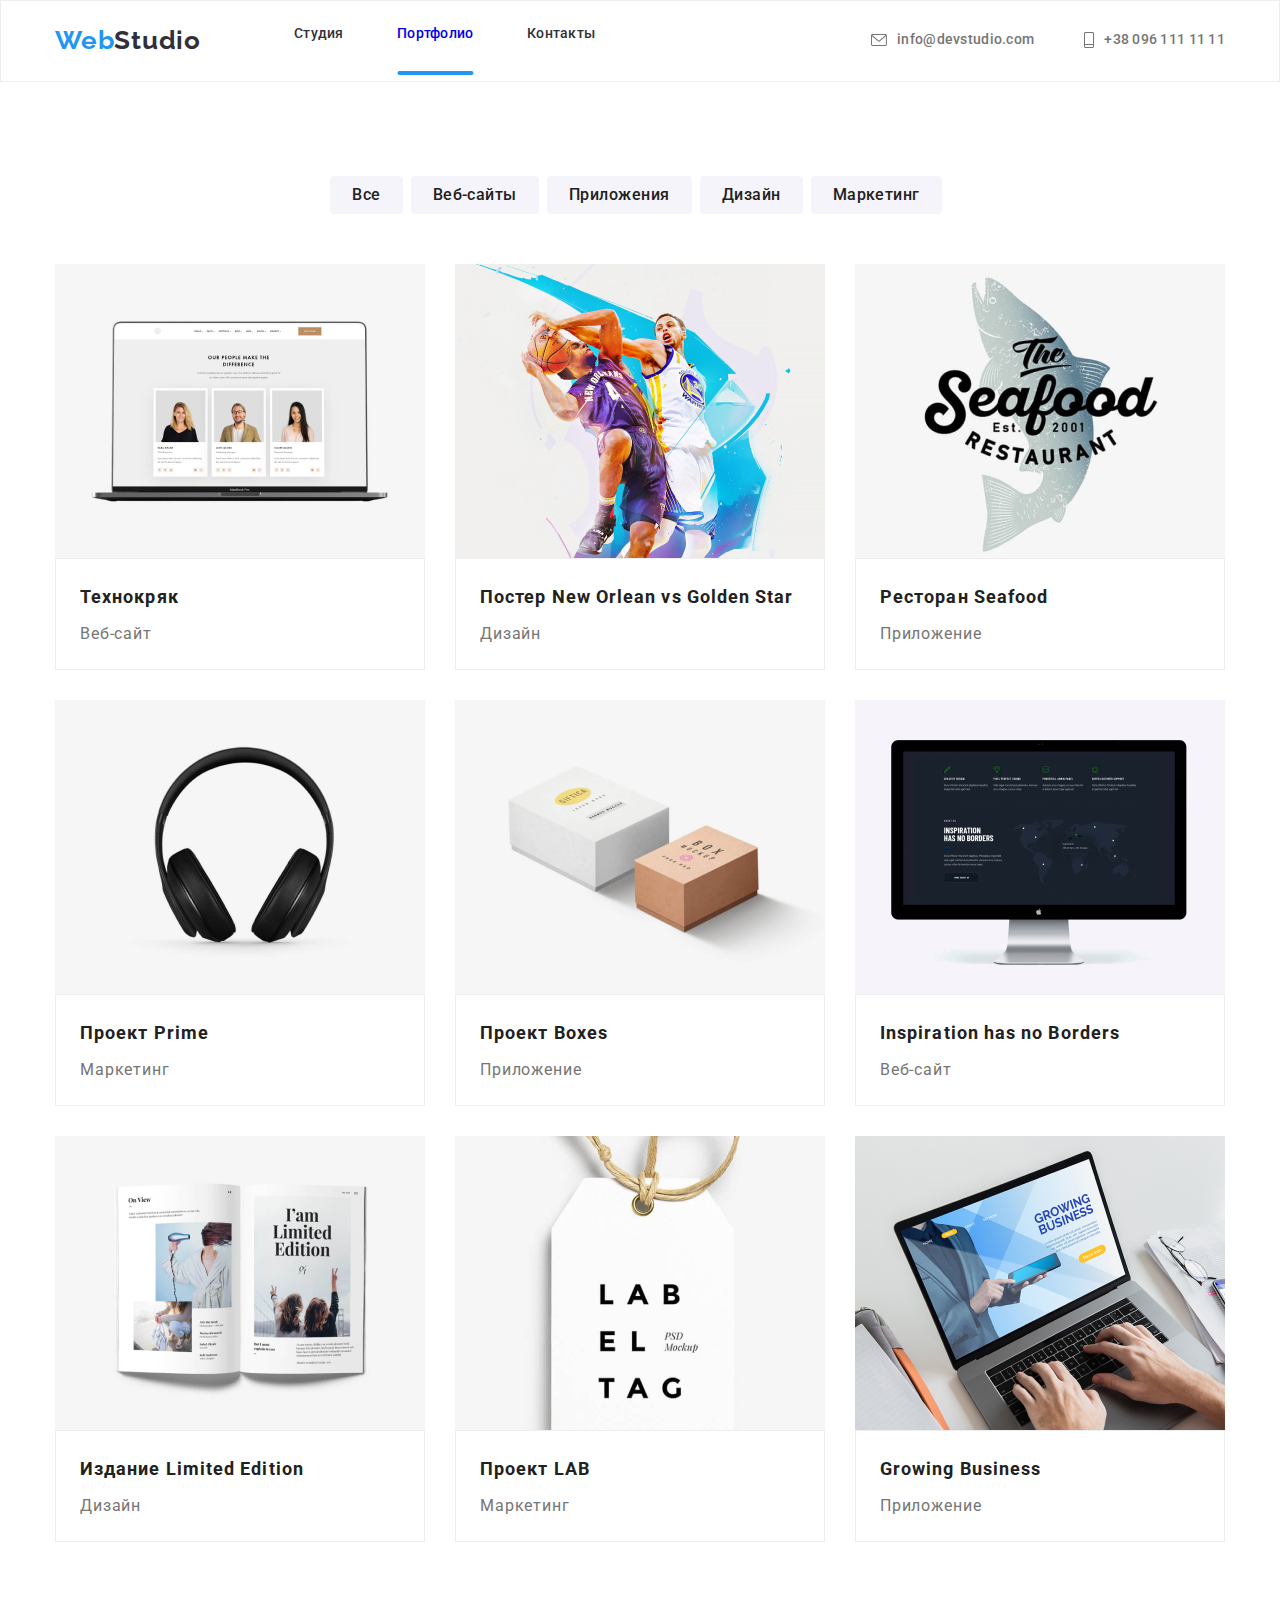
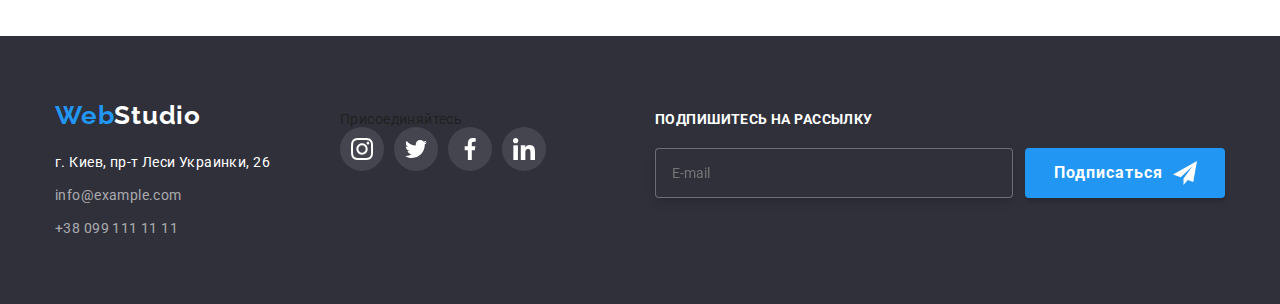
==== commit baf3f853: "Edit 1" ====
--- a/potrfolio.html
+++ b/potrfolio.html
@@ -99,7 +99,7 @@
                                 </div>
                             </div>
                             
-                            <div class="portfolio_project-element">
+                            <div class="portfolio__project-element">
                                 <h2 class = "portfolio__project-tittle-name">Технокряк</h2>
                                 <p class="portfolio__project-tittle-type">Веб-сайт</p>
                             </div>
@@ -120,7 +120,7 @@
                                 </div>
                             </div>
                             
-                            <div class="portfolio_project-element">
+                            <div class="portfolio__project-element">
                                 <h2 class = "portfolio__project-tittle-name">Постер New Orlean vs Golden Star</h2>
                                 <p class="portfolio__project-tittle-type">Дизайн</p>
                             </div>
@@ -141,7 +141,7 @@
                                 </div>
                             </div>
                             
-                            <div class="portfolio_project-element">
+                            <div class="portfolio__project-element">
                                 <h2 class = "portfolio__project-tittle-name">Ресторан Seafood</h2>
                                 <p class="portfolio__project-tittle-type">Приложение</p>
                             </div>
@@ -162,7 +162,7 @@
                                 </div>
                             </div>
                             
-                            <div class="portfolio_project-element">
+                            <div class="portfolio__project-element">
                                 <h2 class = "portfolio__project-tittle-name">Проект Prime</h2>
                                 <p class="portfolio__project-tittle-type">Маркетинг</p>
                             </div>
@@ -183,7 +183,7 @@
                                 </div>
                             </div>
                             
-                            <div class="portfolio_project-element">
+                            <div class="portfolio__project-element">
                                 <h2 class = "portfolio__project-tittle-name">Проект Boxes</h2>
                                 <p class="portfolio__project-tittle-type">Приложение</p>
                             </div>
@@ -204,7 +204,7 @@
                                 </div>
                             </div>
                             
-                            <div class="portfolio_project-element">
+                            <div class="portfolio__project-element">
                                 <h2 class = "portfolio__project-tittle-name">Inspiration has no Borders</h2>
                                 <p class="portfolio__project-tittle-type">Веб-сайт</p>
                             </div>
@@ -225,7 +225,7 @@
                                 </div>
                             </div>
                             
-                            <div class="portfolio_project-element">
+                            <div class="portfolio__project-element">
                                 <h2 class = "portfolio__project-tittle-name">Издание Limited Edition</h2>
                                 <p class="portfolio__project-tittle-type">Дизайн</p>
                             </div>
@@ -246,7 +246,7 @@
                                 </div>
                             </div>
                             
-                            <div class="portfolio_project-element">
+                            <div class="portfolio__project-element">
                                 <h2 class = "portfolio__project-tittle-name">Проект LAB</h2>
                                 <p class="portfolio__project-tittle-type">Маркетинг</p>
                             </div>
@@ -267,7 +267,7 @@
                                 </div>
 
                             </div>
-                            <div class="portfolio_project-element">
+                            <div class="portfolio__project-element">
                                 <h2 class="portfolio__project-tittle-name">Growing Business</h2>
                                 <p class="portfolio__project-tittle-type">Приложение</p>
                             </div>
--- a/css/main.min.css
+++ b/css/main.min.css
@@ -1 +1 @@
-:root{--color-dark: #2F303A;--color-white: #FFF;--color-work: #E5E5E5;--color-grey: #F5F4FA;--color-darck-grey: #AFB1B8;--color-text: #212121;--color-blue: #2196F3;--color-dark-blue: #188CE8;--color-brown: #757575;--color-border: #EEEEEE;--project-item-gep: 30px}h1,h2,h3,p,ul{margin:0;padding:0}body{margin:0 0;font-family:"Roboto",sans-serif;font-size:14px;letter-spacing:.03em;color:var(--color-text);background:var(--color-white)}a:hover,a{text-decoration:none}.conteiner{margin:0 auto;width:1200px;padding:0 15px}.section{padding-top:94px;padding-bottom:94px}.thumb{position:relative}.thumb>.label{height:70px;display:flex;justify-content:center;align-items:center;position:absolute;bottom:0px;left:0;right:0;font-weight:700;font-size:14px;line-height:1.14;text-align:center;letter-spacing:.03em;text-transform:uppercase;color:var(--color-white);background:rgba(47,48,58,.8)}.logo{font-family:"Raleway";font-style:normal;font-weight:700;font-size:26px;line-height:1.19;text-decoration:none;letter-spacing:.03em;color:var(--color-dark)}.logo:hover{-webkit-text-decoration-line:none;text-decoration-line:none;-webkit-text-decoration-color:var(--color-blue);text-decoration-color:var(--color-blue)}.logo--bluewords{color:var(--color-blue);-webkit-text-decoration-color:none;text-decoration-color:none}.logo--blackwords{color:var(--color-dark);-webkit-text-decoration-color:none;text-decoration-color:none}.logo--whitewords{color:var(--color-white);-webkit-text-decoration-color:none;text-decoration-color:none}.picture{max-width:100%;height:auto;display:block;position:relative}.topline{background:var(--color-white);padding-top:24px;padding-bottom:25px;border:1px solid var(--color-border)}.topline__menu{align-self:center}.topline__address{display:flex;align-self:center;margin-left:auto}.topline .conteiner{display:flex;align-content:center}.topline .logo{margin-right:93px}.footer{padding:64px 0px;font-style:normal;line-height:1.19;background:var(--color-dark)}.footer__item{line-height:1.71;text-decoration:none;list-style:none;color:rgba(255,255,255,.6)}.footer__item:not(:last-child){margin-bottom:9px}.footer__link{font-style:normal;text-decoration:none;color:rgba(255,255,255,.6)}.footer__link-address{font-style:normal;text-decoration:none;color:var(--color-white)}.footer__address{margin-top:20px}.footer__company{margin-right:70px}.footer__social{margin-right:auto}.footer .conteiner .logo{margin-bottom:20px}.footer .conteiner{display:flex;align-items:baseline}.footer .logo{margin-bottom:20px}.footer .button-social{background-color:rgba(255,255,255,.1)}.footer .social__icon{fill:var(--color-white)}.footer-submit{display:block}.footer-submit__form{display:flex;justify-content:center}.topline__item{position:relative;display:inline;list-style-type:none;font-weight:500;line-height:1.14;letter-spacing:.02em}.topline__item:not(:last-child){margin-right:50px}.main__menu-nav{padding-left:0px;display:flex;justify-content:space-between;justify-items:center;list-style:none}.menu-clients-nav{display:flex;list-style:none}.page{text-decoration:none;color:var(--color-dark)}.page--current::after{content:"";position:absolute;width:100%;height:4px;top:46px;transform:translateX(-100%);background:var(--color-blue);border-radius:2px;transition:transform 250ms cubic-bezier(0.4, 0, 0.2, 1)}.page:hover{color:var(--color-blue);text-decoration:none;-webkit-text-decoration-line:none;text-decoration-line:none;-webkit-text-decoration-color:var(--color-blue);text-decoration-color:var(--color-blue);transition:250ms cubic-bezier(0.4, 0, 0.2, 1)}.current-page:hover{color:var(--color-blue);text-decoration:none;-webkit-text-decoration-line:none;text-decoration-line:none;-webkit-text-decoration-color:var(--color-blue);text-decoration-color:var(--color-blue);transition:250ms cubic-bezier(0.4, 0, 0.2, 1)}.link{text-decoration:underline;color:var(--color-blue)}.contact{text-decoration:none;color:var(--color-brown);display:flex;justify-items:center;align-items:center}.contact:hover{color:var(--color-blue);text-decoration:none;-webkit-text-decoration-line:none;text-decoration-line:none;-webkit-text-decoration-color:var(--color-blue);text-decoration-color:var(--color-blue);transition:250ms cubic-bezier(0.4, 0, 0.2, 1)}.contact__icon-telephone{margin-right:10px;background-size:cover;fill:currentColor}.contact__icon-mail{margin-right:10px;background-size:cover;align-content:center;fill:currentColor}.current-page:hover,.page:hover{color:var(--color-blue);text-decoration:none;-webkit-text-decoration-line:none;text-decoration-line:none;-webkit-text-decoration-color:var(--color-blue);text-decoration-color:var(--color-blue);transition:250ms cubic-bezier(0.4, 0, 0.2, 1)}.tittle--hidden{display:none}.tittle--big{width:696px;margin:0 auto 30px;font-family:"Roboto";font-style:normal;font-weight:900;font-size:44px;line-height:1.36;text-align:center;align-content:center;letter-spacing:.06em;text-transform:uppercase}.tittle--small{margin-bottom:50px;font-family:"Roboto";font-style:normal;font-weight:700;font-size:36px;line-height:1.17;text-align:center;letter-spacing:.03em}.footer-submit__tittle{margin-bottom:20px;font-family:"Roboto";font-style:normal;font-weight:700;text-transform:uppercase;line-height:1.14;letter-spacing:.03em;color:var(--color-white)}.button{padding:10px 32px;background:var(--color-blue);box-shadow:0px 4px 4px rgba(0,0,0,.15);border-radius:4px;border:0px;font-style:normal;font-weight:700;font-size:16px;line-height:1.88;align-items:center;text-align:center;letter-spacing:.06em;color:var(--color-white);border:none}.button-portfolio{padding:6px 22px;font-weight:500;font-size:16px;line-height:1.6;text-align:center;letter-spacing:.03em;color:var(--color-text);border-radius:4px;border:none;margin-right:8px;background:var(--color-grey)}.button-portfolio:focus,.button:focus{border-radius:0px;box-shadow:0px 3px 1px rgba(0,0,0,.1),0px 1px 2px rgba(0,0,0,0),0px 2px 2px rgba(0,0,0,.12)}.button-portfolio:hover{background-color:var(--color-blue);color:var(--color-white);transition:250ms cubic-bezier(0.4, 0, 0.2, 1)}.button-client{display:flex;justify-content:center;align-items:center;width:100%;height:100%;color:var(--color-darck-grey);background-color:var(--color-white)}.button-social:hover{background-color:var(--color-blue);transition:250ms cubic-bezier(0.4, 0, 0.2, 1)}.footer-submit__button-subscribe{text-align:left;width:200px;height:50px;padding-left:29px;background:var(--color-blue);box-shadow:0px 4px 4px rgba(0,0,0,.15);border-radius:4px;border:none;font-weight:700;font-size:16px;line-height:1.87;letter-spacing:.06em;color:var(--color-white)}.button-send{width:200px;height:50px;background:var(--color-blue);box-shadow:0px 4px 4px rgba(0,0,0,.15);border-radius:4px;font-weight:700;font-size:16px;line-height:1.87;letter-spacing:.06em;color:var(--color-white);display:block;margin:0 auto;border:none}.button-send:focus{fill:var(--color-dark-blue);transition:transform 250ms cubic-bezier(0.4, 0, 0.2, 1)}.footer-submit__button-icon{display:inline;position:absolute;left:148px;top:50%;transform:translateY(-50%)}.footer-submit__block-subscribe{display:inline;position:relative}.footer-submit__input-subscribe{box-sizing:border-box;width:358px;height:50px;background:var(--color-dark);border:1px solid rgba(255,255,255,.3);filter:drop-shadow(0px 4px 4px rgba(0, 0, 0, 0.15));border-radius:4px;margin-right:12px;padding:15px 16px;color:rgba(255,255,255,.6)}.button-send:focus{background-color:var(--color-dark-blue);transition:transform 250ms cubic-bezier(0.4, 0, 0.2, 1)}.main-projects{background:var(--color-white)}.filters-list{padding-bottom:50px;list-style:none;display:flex;justify-content:center}.portfolio__project-menu{margin:0;padding:0;list-style:none;display:flex;flex-wrap:wrap;margin-left:calc(-1*var(--project-item-gep));margin-top:calc(-1*var(--project-item-gep))}.portfolio__project-menu>.portfolio__project-item{flex-basis:calc(33.3333333333% - var(--project-item-gep));margin-left:var(--project-item-gep);margin-top:var(--project-item-gep)}.portfolio__project-item{letter-spacing:.06em;color:var(--color-text);background:var(--color-white)}.portfolio__project-tittle-name{margin-bottom:4px;font-weight:700;font-size:18px;line-height:2;letter-spacing:.06em;color:var(--color-text)}.portfolio__project-tittle-type{line-height:1.88;font-size:16px;color:var(--color-brown)}.portfolio-project-element{position:relative;padding:20px 24px;border:1px solid var(--color-border);border-left:1px solid #eee;border-right:1px solid #eee;border-bottom:1px solid #eee}.refer-project{display:block;position:relative}.overlay-project{position:absolute;bottom:0;left:0;width:100%;height:100%;padding:63px 24px;transform:translateY(100%);transition:transform 250ms ease;font-size:18px;line-height:1.14;letter-spacing:.03em;color:var(--color-white);text-align:justify}.picture-block{position:relative;overflow:hidden}.refer-project:hover .overlay-project{transform:translateY(0);background:rgba(33,150,243,.9);transition:250ms cubic-bezier(0.4, 0, 0.2, 1)}.refer-project:hover{box-shadow:0px 1px 1px rgba(0,0,0,.12),0px 4px 4px rgba(0,0,0,.06),1px 4px 6px rgba(0,0,0,.16);transition:250ms cubic-bezier(0.4, 0, 0.2, 1)}.social__list{display:flex;justify-content:center;list-style:none;margin-bottom:30px}.social__item{width:44px;height:44px}.social__item:not(:last-child){margin-right:10px}.social__icon{display:inline-block;width:22px;height:22px;fill:currentColor}.button-social{display:flex;justify-content:center;align-items:center;width:100%;height:100%;color:var(--color-darck-grey);background-color:var(--color-white);border-radius:50%;border:none}.button-social:hover .social__icon{fill:var(--color-white);transition:250ms cubic-bezier(0.4, 0, 0.2, 1)}.backdrop{width:100%;height:100%;background-color:rgba(36,43,51,.6);opacity:1;transition:opacity 250ms cubic-bezier(0.4, 0, 0.2, 1)}.backdrop.is-hidden{opacity:0;pointer-events:none}.backdrop.is-hidden .modal{transform:translate(-50%, -50%) scale(0.9)}.modal{position:fixed;padding:40px;width:528px;left:50%;top:50%;transition:transform 250ms cubic-bezier(0.4, 0, 0.2, 1);transform:translate(-50%, -50%) scale(1);background:var(--color-white);box-shadow:0px 1px 3px rgba(0,0,0,.12),0px 1px 1px rgba(0,0,0,.14),0px 2px 1px rgba(0,0,0,.2);border-radius:4px}.modal__close-button{position:absolute;top:8px;right:8px;width:30px;height:30px;background:#fff;border:1px solid rgba(0,0,0,.1);border-radius:50%;display:flex;flex-direction:column;justify-content:center;align-items:center}.modal__inner{position:relative}.modal__tittle{font-weight:700;font-size:20px;line-height:1.15;text-align:center;letter-spacing:.03em;color:var(--color-text);margin-bottom:12px}.modal__form-field-label{display:block;position:relative;margin-top:10px;margin-bottom:4px;font-size:12px;line-height:1.17;letter-spacing:.01em;color:var(--color-brown)}.modal__form-checkbox-label{display:block;position:relative;font-size:14px;line-height:1.71;letter-spacing:.01em;color:var(--color-brown)}.modal__form-field-input{box-sizing:border-box;border:1px solid rgba(33,33,33,.2);border-radius:4px;width:448px;height:40px;padding-left:42px}.modal__form-checkbox-input{opacity:0;margin-right:9px;width:16px;height:15px;background:var(--color-white);border:.2px solid var(---color-white)}.modal__form-field-inner{position:relative}.modal__form-icon-input{position:absolute;left:.5rem;top:50%;transform:translateY(-50%);fill:currentColor}.modal__form-field-input:focus~.modal__form-icon-input{fill:var(--color-blue);transition:transform 250ms cubic-bezier(0.4, 0, 0.2, 1)}.modal__close-button:hover .icon-close{fill:var(--color-blue);transition:transform 250ms cubic-bezier(0.4, 0, 0.2, 1)}.modal__form-checkbox-input:focus{background-color:var(--color-dark-blue);transition:transform 250ms cubic-bezier(0.4, 0, 0.2, 1)}.modal .modal__form-field-input:focus{box-sizing:border-box;border:1px solid var(--color-blue);border-color:var(--color-blue);outline:0;transition:transform 250ms cubic-bezier(0.4, 0, 0.2, 1)}.modal__form-checkbox-icon{display:flex;align-items:center;position:absolute;left:.5rem;top:50%;transform:translateY(-50%);fill:var(--color-white);stroke:var(--color-dark);font-size:14px}.modal__form-checkbox-input:checked~.modal__form-checkbox-icon{fill:var(--color-blue);stroke:var(--color-blue)}.feedback{padding:16px 12px;font-size:12px;line-height:1.14;letter-spacing:.01em;color:rgba(117,117,117,.5);width:448px;height:120px;margin-bottom:20px;resize:none;border:1px solid rgba(33,33,33,.2);border-radius:4px}.feedback:focus{box-sizing:border-box;border:1px solid var(--color-blue);border-color:var(--color-blue);outline:0;transition:transform 250ms cubic-bezier(0.4, 0, 0.2, 1)}.modal__form-field-checkbox{display:flex;justify-content:center;align-items:center;margin-bottom:30px}.block-checkbox{position:absolute;top:50%;left:0%;margin-right:9px}.main-top{max-width:1600px;margin:0 auto;padding-top:200px;padding-bottom:200px;text-align:center;background-color:var(--color-dark);color:var(--color-white);background-image:linear-gradient(to right, rgba(47, 48, 58, 0.4), rgba(0, 0, 0, 0.4)),url("../images/main-img.jpg");background-position:center,center;background-repeat:no-repeat,no-repeat}.main-benefits__tittle{margin-bottom:10px;font-size:14px;font-style:normal;font-weight:700;line-height:1.92;color:var(--color-brown);text-transform:uppercase;color:var(--color-text)}.main-benefits__item{list-style-type:none;color:var(--color-brown);width:270px}.main-benefits__content{line-height:1.71}.main-benefits__icon-item{display:flex;align-items:center;justify-content:center;margin-bottom:30px;background-color:var(--color-grey);height:120px;border-radius:4px}.main-benefits__item:not(:last-child){margin-right:30px}.main-work{padding-top:0}.main-work____item{list-style-type:none}.main-work .conteiner{display:block;width:1200px}.main-work__item:not(:last-child){margin-right:30px}.main-worker{background:var(--color-grey)}.main-worker__item{list-style-type:none;background-color:var(--color-white);box-shadow:0px 1px 3px rgba(0,0,0,.12),0px 1px 1px rgba(0,0,0,.14),0px 2px 1px rgba(0,0,0,.2);border-radius:0px 0px 4px 4px}.main-worker__item-name{margin-top:30px;margin-bottom:10px;font-family:"Roboto";font-style:normal;font-weight:500;font-size:16px;line-height:1.19;text-align:center;letter-spacing:.03em}.main-worker__item-type{margin-bottom:16px;font-family:"Roboto";font-style:normal;font-size:16px;line-height:1.19;text-align:center;letter-spacing:.03em;color:var(--color-brown)}.main-worker__item:not(:last-child){margin-right:30px}.main-clients__icon{fill:var(--color-darck-grey);border:1px solid var(--color-blue);border-color:var(--color-darck-grey);transition:250ms cubic-bezier(0.4, 0, 0.2, 1);border-radius:4px}.main-clients__icon:hover{fill:var(--color-blue);border:1px solid var(--color-blue);border-color:var(--color-blue);transition:250ms cubic-bezier(0.4, 0, 0.2, 1);border-radius:4px}.main-clients__item{width:170px;height:92px}.main-clients__item:not(:last-child){margin-right:30px}/*# sourceMappingURL=main.min.css.map */+:root{--color-dark: #2F303A;--color-white: #FFF;--color-work: #E5E5E5;--color-grey: #F5F4FA;--color-darck-grey: #AFB1B8;--color-text: #212121;--color-blue: #2196F3;--color-dark-blue: #188CE8;--color-brown: #757575;--color-border: #EEEEEE;--project-item-gep: 30px}h1,h2,h3,p,ul{margin:0;padding:0}body{margin:0 0;font-family:"Roboto",sans-serif;font-size:14px;letter-spacing:.03em;color:var(--color-text);background:var(--color-white)}a:hover,a{text-decoration:none}.conteiner{margin:0 auto;width:1200px;padding:0 15px}.section{padding-top:94px;padding-bottom:94px}.thumb{position:relative}.thumb>.label{height:70px;display:flex;justify-content:center;align-items:center;position:absolute;bottom:0px;left:0;right:0;font-weight:700;font-size:14px;line-height:1.14;text-align:center;letter-spacing:.03em;text-transform:uppercase;color:var(--color-white);background:rgba(47,48,58,.8)}.logo{font-family:"Raleway";font-style:normal;font-weight:700;font-size:26px;line-height:1.19;text-decoration:none;letter-spacing:.03em;color:var(--color-dark)}.logo:hover{-webkit-text-decoration-line:none;text-decoration-line:none;-webkit-text-decoration-color:var(--color-blue);text-decoration-color:var(--color-blue)}.logo--bluewords{color:var(--color-blue);-webkit-text-decoration-color:none;text-decoration-color:none}.logo--blackwords{color:var(--color-dark);-webkit-text-decoration-color:none;text-decoration-color:none}.logo--whitewords{color:var(--color-white);-webkit-text-decoration-color:none;text-decoration-color:none}.picture{max-width:100%;height:auto;display:block;position:relative}.topline{background:var(--color-white);padding-top:24px;padding-bottom:25px;border:1px solid var(--color-border)}.topline__menu{align-self:center}.topline__address{display:flex;align-self:center;margin-left:auto}.topline .conteiner{display:flex;align-content:center}.topline .logo{margin-right:93px}.footer{padding:64px 0px;font-style:normal;line-height:1.19;background:var(--color-dark)}.footer__item{line-height:1.71;text-decoration:none;list-style:none;color:rgba(255,255,255,.6)}.footer__item:not(:last-child){margin-bottom:9px}.footer__link{font-style:normal;text-decoration:none;color:rgba(255,255,255,.6)}.footer__link-address{font-style:normal;text-decoration:none;color:var(--color-white)}.footer__address{margin-top:20px}.footer__company{margin-right:70px}.footer__social{margin-right:auto}.footer .conteiner .logo{margin-bottom:20px}.footer .conteiner{display:flex;align-items:baseline}.footer .logo{margin-bottom:20px}.footer .button-social{background-color:rgba(255,255,255,.1)}.footer .social__icon{fill:var(--color-white)}.footer-submit{display:block}.footer-submit__form{display:flex;justify-content:center}.topline__item{position:relative;display:inline;list-style-type:none;font-weight:500;line-height:1.14;letter-spacing:.02em}.topline__item:not(:last-child){margin-right:50px}.main__menu-nav{padding-left:0px;display:flex;justify-content:space-between;justify-items:center;list-style:none}.menu-clients-nav{display:flex;list-style:none}.page{text-decoration:none;color:var(--color-dark)}.page--current::after{content:"";position:absolute;width:100%;height:4px;top:46px;transform:translateX(-100%);background:var(--color-blue);border-radius:2px;transition:transform 250ms cubic-bezier(0.4, 0, 0.2, 1)}.page:hover{color:var(--color-blue);text-decoration:none;-webkit-text-decoration-line:none;text-decoration-line:none;-webkit-text-decoration-color:var(--color-blue);text-decoration-color:var(--color-blue);transition:250ms cubic-bezier(0.4, 0, 0.2, 1)}.current-page:hover{color:var(--color-blue);text-decoration:none;-webkit-text-decoration-line:none;text-decoration-line:none;-webkit-text-decoration-color:var(--color-blue);text-decoration-color:var(--color-blue);transition:250ms cubic-bezier(0.4, 0, 0.2, 1)}.link{text-decoration:underline;color:var(--color-blue)}.contact{text-decoration:none;color:var(--color-brown);display:flex;justify-items:center;align-items:center}.contact:hover{color:var(--color-blue);text-decoration:none;-webkit-text-decoration-line:none;text-decoration-line:none;-webkit-text-decoration-color:var(--color-blue);text-decoration-color:var(--color-blue);transition:250ms cubic-bezier(0.4, 0, 0.2, 1)}.contact__icon-telephone{margin-right:10px;background-size:cover;fill:currentColor}.contact__icon-mail{margin-right:10px;background-size:cover;align-content:center;fill:currentColor}.current-page:hover,.page:hover{color:var(--color-blue);text-decoration:none;-webkit-text-decoration-line:none;text-decoration-line:none;-webkit-text-decoration-color:var(--color-blue);text-decoration-color:var(--color-blue);transition:250ms cubic-bezier(0.4, 0, 0.2, 1)}.tittle--hidden{display:none}.tittle--big{width:696px;margin:0 auto 30px;font-family:"Roboto";font-style:normal;font-weight:900;font-size:44px;line-height:1.36;text-align:center;align-content:center;letter-spacing:.06em;text-transform:uppercase}.tittle--small{margin-bottom:50px;font-family:"Roboto";font-style:normal;font-weight:700;font-size:36px;line-height:1.17;text-align:center;letter-spacing:.03em}.footer-submit__tittle{margin-bottom:20px;font-family:"Roboto";font-style:normal;font-weight:700;text-transform:uppercase;line-height:1.14;letter-spacing:.03em;color:var(--color-white)}.button{padding:10px 32px;background:var(--color-blue);box-shadow:0px 4px 4px rgba(0,0,0,.15);border-radius:4px;border:0px;font-style:normal;font-weight:700;font-size:16px;line-height:1.88;align-items:center;text-align:center;letter-spacing:.06em;color:var(--color-white);border:none}.button-portfolio{padding:6px 22px;font-weight:500;font-size:16px;line-height:1.6;text-align:center;letter-spacing:.03em;color:var(--color-text);border-radius:4px;border:none;margin-right:8px;background:var(--color-grey)}.button-portfolio:focus,.button:focus{border-radius:0px;box-shadow:0px 3px 1px rgba(0,0,0,.1),0px 1px 2px rgba(0,0,0,0),0px 2px 2px rgba(0,0,0,.12)}.button-portfolio:hover{background-color:var(--color-blue);color:var(--color-white);transition:250ms cubic-bezier(0.4, 0, 0.2, 1)}.button-client{display:flex;justify-content:center;align-items:center;width:100%;height:100%;color:var(--color-darck-grey);background-color:var(--color-white)}.button-social:hover{background-color:var(--color-blue);transition:250ms cubic-bezier(0.4, 0, 0.2, 1)}.footer-submit__button-subscribe{text-align:left;width:200px;height:50px;padding-left:29px;background:var(--color-blue);box-shadow:0px 4px 4px rgba(0,0,0,.15);border-radius:4px;border:none;font-weight:700;font-size:16px;line-height:1.87;letter-spacing:.06em;color:var(--color-white)}.button-send{width:200px;height:50px;background:var(--color-blue);box-shadow:0px 4px 4px rgba(0,0,0,.15);border-radius:4px;font-weight:700;font-size:16px;line-height:1.87;letter-spacing:.06em;color:var(--color-white);display:block;margin:0 auto;border:none}.button-send:focus{fill:var(--color-dark-blue);transition:transform 250ms cubic-bezier(0.4, 0, 0.2, 1)}.footer-submit__button-icon{display:inline;position:absolute;left:148px;top:50%;transform:translateY(-50%)}.footer-submit__block-subscribe{display:inline;position:relative}.footer-submit__input-subscribe{box-sizing:border-box;width:358px;height:50px;background:var(--color-dark);border:1px solid rgba(255,255,255,.3);filter:drop-shadow(0px 4px 4px rgba(0, 0, 0, 0.15));border-radius:4px;margin-right:12px;padding:15px 16px;color:rgba(255,255,255,.6)}.button-send:focus{background-color:var(--color-dark-blue);transition:transform 250ms cubic-bezier(0.4, 0, 0.2, 1)}.main-projects{background:var(--color-white)}.filters-list{padding-bottom:50px;list-style:none;display:flex;justify-content:center}.portfolio__project-menu{margin:0;padding:0;list-style:none;display:flex;flex-wrap:wrap;margin-left:calc(-1*var(--project-item-gep));margin-top:calc(-1*var(--project-item-gep))}.portfolio__project-menu>.portfolio__project-item{flex-basis:calc(33.3333333333% - var(--project-item-gep));margin-left:var(--project-item-gep);margin-top:var(--project-item-gep)}.portfolio__project-item{letter-spacing:.06em;color:var(--color-text);background:var(--color-white)}.portfolio__project-tittle-name{margin-bottom:4px;font-weight:700;font-size:18px;line-height:2;letter-spacing:.06em;color:var(--color-text)}.portfolio__project-tittle-type{line-height:1.88;font-size:16px;color:var(--color-brown)}.portfolio__project-element{position:relative;padding:20px 24px;border:1px solid var(--color-border);border-left:1px solid #eee;border-right:1px solid #eee;border-bottom:1px solid #eee}.refer-project{display:block;position:relative}.overlay-project{position:absolute;bottom:0;left:0;width:100%;height:100%;padding:63px 24px;transform:translateY(100%);transition:transform 250ms ease;font-size:18px;line-height:1.14;letter-spacing:.03em;color:var(--color-white);text-align:justify}.picture-block{position:relative;overflow:hidden}.refer-project:hover .overlay-project{transform:translateY(0);background:rgba(33,150,243,.9);transition:250ms cubic-bezier(0.4, 0, 0.2, 1)}.refer-project:hover{box-shadow:0px 1px 1px rgba(0,0,0,.12),0px 4px 4px rgba(0,0,0,.06),1px 4px 6px rgba(0,0,0,.16);transition:250ms cubic-bezier(0.4, 0, 0.2, 1)}.social__list{display:flex;justify-content:center;list-style:none;margin-bottom:30px}.social__item{width:44px;height:44px}.social__item:not(:last-child){margin-right:10px}.social__icon{display:inline-block;width:22px;height:22px;fill:currentColor}.button-social{display:flex;justify-content:center;align-items:center;width:100%;height:100%;color:var(--color-darck-grey);background-color:var(--color-white);border-radius:50%;border:none}.button-social:hover .social__icon{fill:var(--color-white);transition:250ms cubic-bezier(0.4, 0, 0.2, 1)}.backdrop{width:100%;height:100%;background-color:rgba(36,43,51,.6);opacity:1;transition:opacity 250ms cubic-bezier(0.4, 0, 0.2, 1)}.backdrop.is-hidden{opacity:0;pointer-events:none}.backdrop.is-hidden .modal{transform:translate(-50%, -50%) scale(0.9)}.modal{position:fixed;padding:40px;width:528px;left:50%;top:50%;transition:transform 250ms cubic-bezier(0.4, 0, 0.2, 1);transform:translate(-50%, -50%) scale(1);background:var(--color-white);box-shadow:0px 1px 3px rgba(0,0,0,.12),0px 1px 1px rgba(0,0,0,.14),0px 2px 1px rgba(0,0,0,.2);border-radius:4px}.modal__close-button{position:absolute;top:8px;right:8px;width:30px;height:30px;background:#fff;border:1px solid rgba(0,0,0,.1);border-radius:50%;display:flex;flex-direction:column;justify-content:center;align-items:center}.modal__inner{position:relative}.modal__tittle{font-weight:700;font-size:20px;line-height:1.15;text-align:center;letter-spacing:.03em;color:var(--color-text);margin-bottom:12px}.modal__form-field-label{display:block;position:relative;margin-top:10px;margin-bottom:4px;font-size:12px;line-height:1.17;letter-spacing:.01em;color:var(--color-brown)}.modal__form-checkbox-label{display:block;position:relative;font-size:14px;line-height:1.71;letter-spacing:.01em;color:var(--color-brown)}.modal__form-field-input{box-sizing:border-box;border:1px solid rgba(33,33,33,.2);border-radius:4px;width:448px;height:40px;padding-left:42px}.modal__form-checkbox-input{opacity:0;margin-right:9px;width:16px;height:15px;background:var(--color-white);border:.2px solid var(---color-white)}.modal__form-field-inner{position:relative}.modal__form-icon-input{position:absolute;left:.5rem;top:50%;transform:translateY(-50%);fill:currentColor}.modal__form-field-input:focus~.modal__form-icon-input{fill:var(--color-blue);transition:transform 250ms cubic-bezier(0.4, 0, 0.2, 1)}.modal__close-button:hover .icon-close{fill:var(--color-blue);transition:transform 250ms cubic-bezier(0.4, 0, 0.2, 1)}.modal__form-checkbox-input:focus{background-color:var(--color-dark-blue);transition:transform 250ms cubic-bezier(0.4, 0, 0.2, 1)}.modal .modal__form-field-input:focus{box-sizing:border-box;border:1px solid var(--color-blue);border-color:var(--color-blue);outline:0;transition:transform 250ms cubic-bezier(0.4, 0, 0.2, 1)}.modal__form-checkbox-icon{display:flex;align-items:center;position:absolute;left:.5rem;top:50%;transform:translateY(-50%);fill:var(--color-white);stroke:var(--color-dark);font-size:14px}.modal__form-checkbox-input:checked~.modal__form-checkbox-icon{fill:var(--color-blue);stroke:var(--color-blue)}.feedback{padding:16px 12px;font-size:12px;line-height:1.14;letter-spacing:.01em;color:rgba(117,117,117,.5);width:448px;height:120px;margin-bottom:20px;resize:none;border:1px solid rgba(33,33,33,.2);border-radius:4px}.feedback:focus{box-sizing:border-box;border:1px solid var(--color-blue);border-color:var(--color-blue);outline:0;transition:transform 250ms cubic-bezier(0.4, 0, 0.2, 1)}.modal__form-field-checkbox{display:flex;justify-content:center;align-items:center;margin-bottom:30px}.block-checkbox{position:absolute;top:50%;left:0%;margin-right:9px}.main-top{max-width:1600px;margin:0 auto;padding-top:200px;padding-bottom:200px;text-align:center;background-color:var(--color-dark);color:var(--color-white);background-image:linear-gradient(to right, rgba(47, 48, 58, 0.4), rgba(0, 0, 0, 0.4)),url("../images/main-img.jpg");background-position:center,center;background-repeat:no-repeat,no-repeat}.main-benefits__tittle{margin-bottom:10px;font-size:14px;font-style:normal;font-weight:700;line-height:1.92;color:var(--color-brown);text-transform:uppercase;color:var(--color-text)}.main-benefits__item{list-style-type:none;color:var(--color-brown);width:270px}.main-benefits__content{line-height:1.71}.main-benefits__icon-item{display:flex;align-items:center;justify-content:center;margin-bottom:30px;background-color:var(--color-grey);height:120px;border-radius:4px}.main-benefits__item:not(:last-child){margin-right:30px}.main-work{padding-top:0}.main-work____item{list-style-type:none}.main-work .conteiner{display:block;width:1200px}.main-work__item:not(:last-child){margin-right:30px}.main-worker{background:var(--color-grey)}.main-worker__item{list-style-type:none;background-color:var(--color-white);box-shadow:0px 1px 3px rgba(0,0,0,.12),0px 1px 1px rgba(0,0,0,.14),0px 2px 1px rgba(0,0,0,.2);border-radius:0px 0px 4px 4px}.main-worker__item-name{margin-top:30px;margin-bottom:10px;font-family:"Roboto";font-style:normal;font-weight:500;font-size:16px;line-height:1.19;text-align:center;letter-spacing:.03em}.main-worker__item-type{margin-bottom:16px;font-family:"Roboto";font-style:normal;font-size:16px;line-height:1.19;text-align:center;letter-spacing:.03em;color:var(--color-brown)}.main-worker__item:not(:last-child){margin-right:30px}.main-clients__icon{fill:var(--color-darck-grey);border:1px solid var(--color-blue);border-color:var(--color-darck-grey);transition:250ms cubic-bezier(0.4, 0, 0.2, 1);border-radius:4px}.main-clients__icon:hover{fill:var(--color-blue);border:1px solid var(--color-blue);border-color:var(--color-blue);transition:250ms cubic-bezier(0.4, 0, 0.2, 1);border-radius:4px}.main-clients__item{width:170px;height:92px}.main-clients__item:not(:last-child){margin-right:30px}/*# sourceMappingURL=main.min.css.map */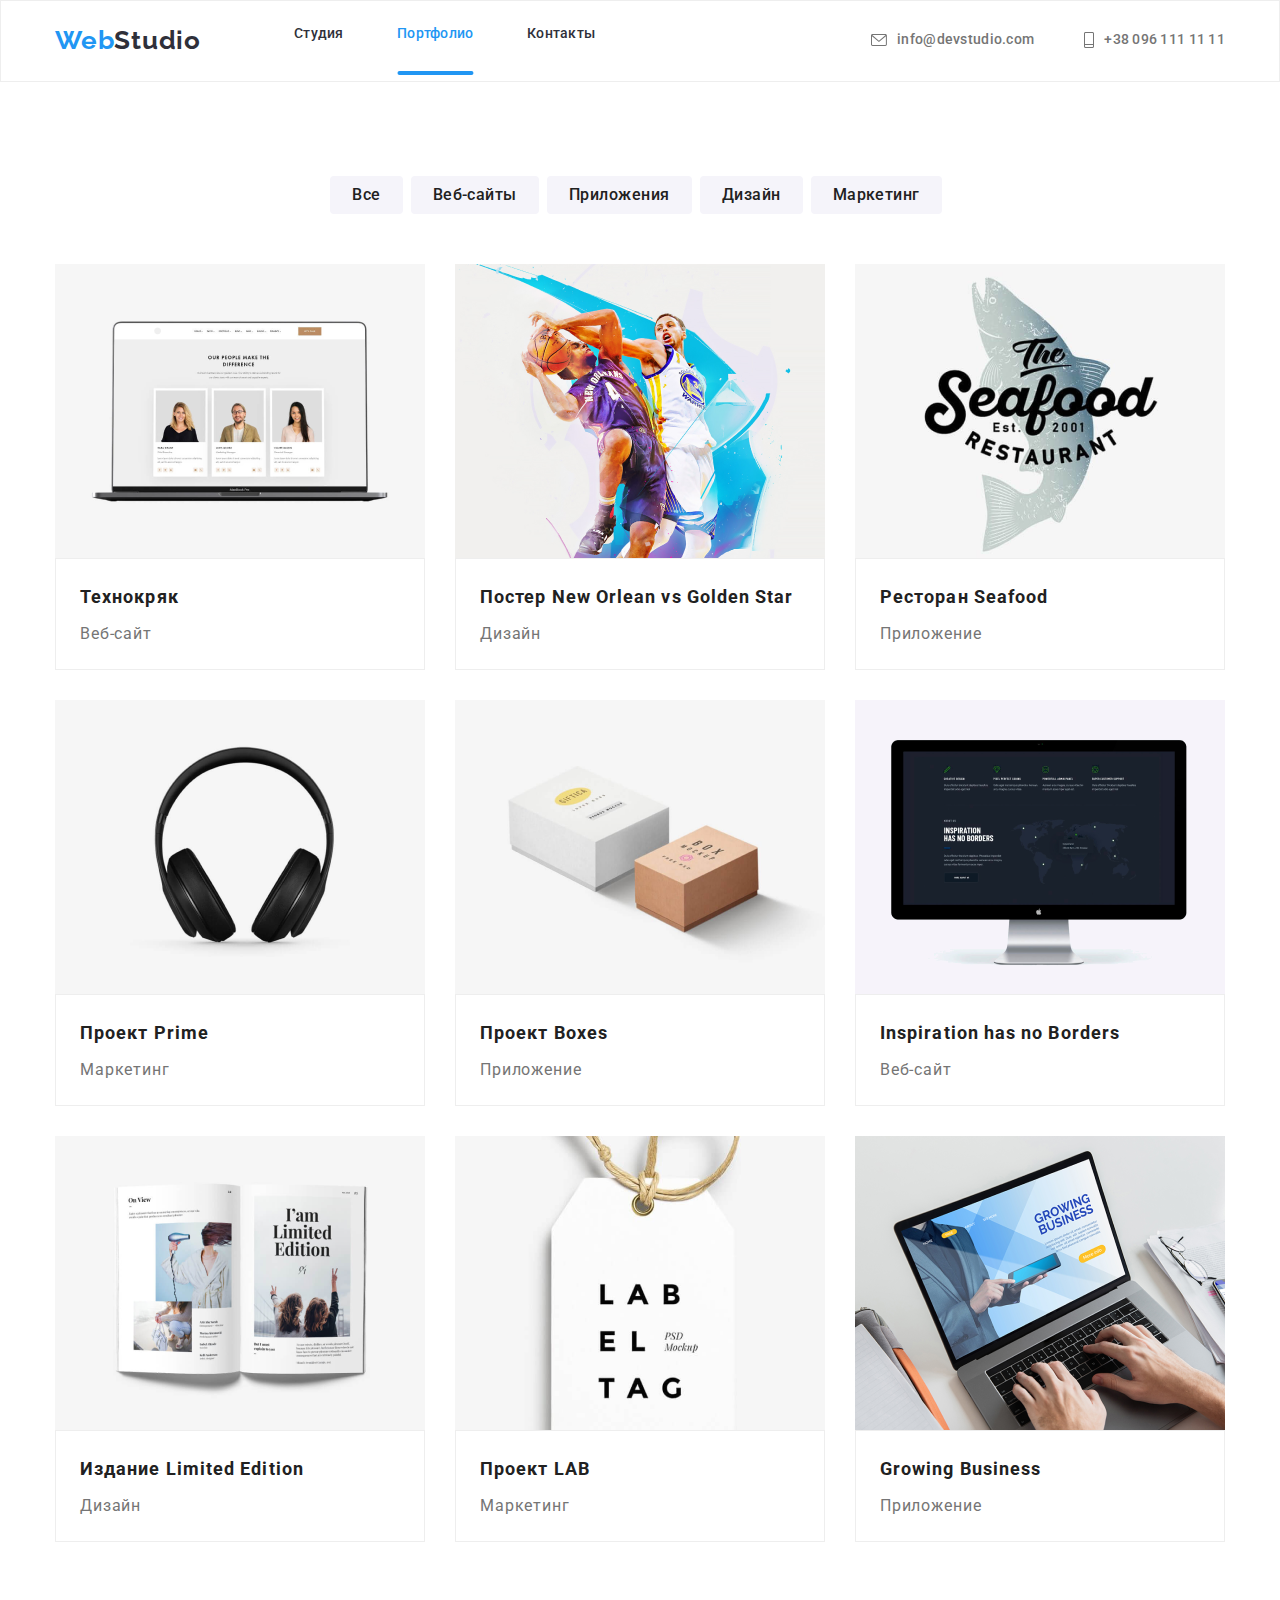
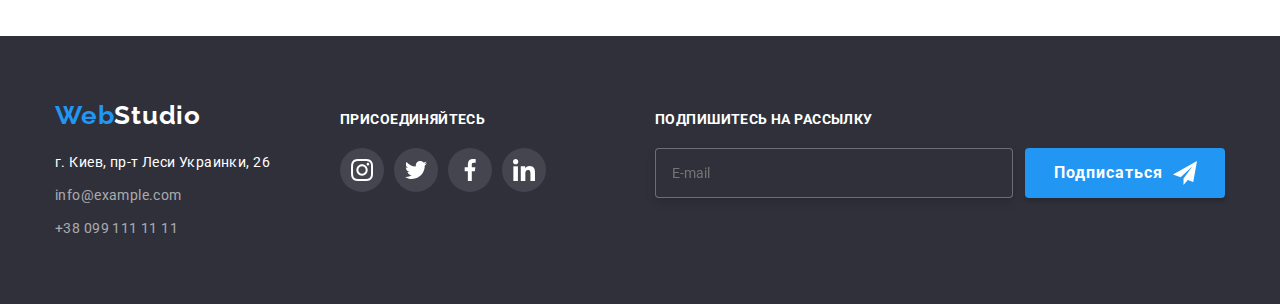
==== commit c013ee3d: "Edit 2" ====
--- a/potrfolio.html
+++ b/potrfolio.html
@@ -30,7 +30,7 @@
                         <a class="page" href="./index.html">Студия</a>
                     </li>
 
-                    <li class="topline__item"> <a class="page--current"" href="./potrfolio.html">Портфолио</a></li>
+                    <li class="topline__item"> <a class="page--current" href="./potrfolio.html">Портфолио</a></li>
                     <li class="topline__item"> <a class="page" href="https://goo.gl/maps/EKqUcqqfUvBnX7aQ7">Контакты</a>
                     </li>
                 </ul>
@@ -58,11 +58,11 @@
         </div>
     </header>
    
-    <main class="main-projects">
-        <section class="main-our-projects section">
+    <main class="portfolio">
+        <section class="portfolio_projects section">
             <div class="conteiner">
             <h1 class="tittle--hidden">Наши проэкты</h1>
-                <ul class="filters-list">
+                <ul class="portfolio__filters-list">
                     
                     <li class="item-filter">
                         <button type="button" class="button-portfolio">Все</button>
@@ -88,8 +88,8 @@
                 <ul class="portfolio__project-menu">
                     
                     <li class="portfolio__project-item">
-                        <a class ="refer-project">
-                            <div class="picture-block">
+                        <a class ="portfolio__refer-project">
+                            <div class="portfolio__picture-block">
                                 <img class ="picture" src="images/technockrack.png"  alt="Product Designer">
                                 <div class="overlay-project">
                                     <p>Ресурс предлагает комплексные предложения с разным уровнем функционала и сервисов. Все это позволит посетителю
@@ -108,8 +108,8 @@
                     </li>
 
                     <li class="portfolio__project-item">
-                        <a class="refer-project">
-                            <div class="picture-block">
+                        <a class="portfolio__refer-project">
+                            <div class="portfolio__picture-block">
                                 <img class="picture" src="images/goldenstar.png" alt="Frontend Develope">
                                 <div class="overlay-project">
                                     <p>Ресурс предлагает комплексные предложения с разным уровнем функционала и сервисов. Все это позволит
@@ -129,8 +129,8 @@
                     </li>
 
                     <li class="portfolio__project-item">
-                        <a class="refer-project">
-                            <div class="picture-block">
+                        <a class="portfolio__refer-project">
+                            <div class="portfolio__picture-block">
                                 <img class="picture" src="images/seafood.png" alt="Marketing">
                                 <div class="overlay-project">
                                     <p>Ресурс предлагает комплексные предложения с разным уровнем функционала и сервисов. Все это позволит
@@ -150,8 +150,8 @@
                     </li>
 
                     <li class="portfolio__project-item">
-                        <a class="refer-project">
-                            <div class="picture-block">
+                        <a class="portfolio__refer-project">
+                            <div class="portfolio__picture-block">
                                 <img class="picture" src="images/prime.png" alt="UI Designer">
                                 <div class="overlay-project">
                                     <p>Ресурс предлагает комплексные предложения с разным уровнем функционала и сервисов. Все это позволит
@@ -171,8 +171,8 @@
                     </li>
 
                     <li class="portfolio__project-item">
-                        <a class="refer-project">
-                            <div class="picture-block">
+                        <a class="portfolio__refer-project">
+                            <div class="portfolio__picture-block">
                                 <img class="picture" src="images/boxes.png" alt="UI Designer">
                                 <div class="overlay-project">
                                     <p>Ресурс предлагает комплексные предложения с разным уровнем функционала и сервисов. Все это позволит
@@ -192,8 +192,8 @@
                     </li>
 
                     <li class="portfolio__project-item">
-                        <a class="refer-project">
-                            <div class="picture-block">
+                        <a class="portfolio__refer-project">
+                            <div class="portfolio__picture-block">
                                 <img class="picture" src="images/inspiratiion.png" alt="UI Designer">
                                 <div class="overlay-project">
                                     <p>Ресурс предлагает комплексные предложения с разным уровнем функционала и сервисов. Все это позволит
@@ -213,8 +213,8 @@
                     </li>
 
                     <li class="portfolio__project-item">
-                        <a class="refer-project">
-                            <div class="picture-block">
+                        <a class="portfolio__refer-project">
+                            <div class="portfolio__picture-block">
                                 <img class="picture" src="images/limitededition.png" alt="UI Designer">
                                 <div class="overlay-project">
                                     <p>Ресурс предлагает комплексные предложения с разным уровнем функционала и сервисов. Все это позволит
@@ -234,8 +234,8 @@
                     </li>
 
                     <li class="portfolio__project-item">
-                        <a class="refer-project">
-                            <div class="picture-block">
+                        <a class="portfolio__refer-project">
+                            <div class="portfolio__picture-block">
                                 <img class="picture" src="images/lab.png" alt="UI Designer">
                                 <div class="overlay-project">
                                     <p>Ресурс предлагает комплексные предложения с разным уровнем функционала и сервисов. Все это позволит
@@ -255,8 +255,8 @@
                     </li>
 
                     <li class="portfolio__project-item">
-                        <a class="refer-project">
-                            <div class="picture-block">
+                        <a class="portfolio__refer-project">
+                            <div class="portfolio__picture-block">
                                 <img class="picture" src="images/growingbussiness.png" alt="UI Designer">
                                 <div class="overlay-project">
                                     <p>Ресурс предлагает комплексные предложения с разным уровнем функционала и сервисов. Все это позволит
--- a/css/main.min.css
+++ b/css/main.min.css
@@ -1 +1 @@
-:root{--color-dark: #2F303A;--color-white: #FFF;--color-work: #E5E5E5;--color-grey: #F5F4FA;--color-darck-grey: #AFB1B8;--color-text: #212121;--color-blue: #2196F3;--color-dark-blue: #188CE8;--color-brown: #757575;--color-border: #EEEEEE;--project-item-gep: 30px}h1,h2,h3,p,ul{margin:0;padding:0}body{margin:0 0;font-family:"Roboto",sans-serif;font-size:14px;letter-spacing:.03em;color:var(--color-text);background:var(--color-white)}a:hover,a{text-decoration:none}.conteiner{margin:0 auto;width:1200px;padding:0 15px}.section{padding-top:94px;padding-bottom:94px}.thumb{position:relative}.thumb>.label{height:70px;display:flex;justify-content:center;align-items:center;position:absolute;bottom:0px;left:0;right:0;font-weight:700;font-size:14px;line-height:1.14;text-align:center;letter-spacing:.03em;text-transform:uppercase;color:var(--color-white);background:rgba(47,48,58,.8)}.logo{font-family:"Raleway";font-style:normal;font-weight:700;font-size:26px;line-height:1.19;text-decoration:none;letter-spacing:.03em;color:var(--color-dark)}.logo:hover{-webkit-text-decoration-line:none;text-decoration-line:none;-webkit-text-decoration-color:var(--color-blue);text-decoration-color:var(--color-blue)}.logo--bluewords{color:var(--color-blue);-webkit-text-decoration-color:none;text-decoration-color:none}.logo--blackwords{color:var(--color-dark);-webkit-text-decoration-color:none;text-decoration-color:none}.logo--whitewords{color:var(--color-white);-webkit-text-decoration-color:none;text-decoration-color:none}.picture{max-width:100%;height:auto;display:block;position:relative}.topline{background:var(--color-white);padding-top:24px;padding-bottom:25px;border:1px solid var(--color-border)}.topline__menu{align-self:center}.topline__address{display:flex;align-self:center;margin-left:auto}.topline .conteiner{display:flex;align-content:center}.topline .logo{margin-right:93px}.footer{padding:64px 0px;font-style:normal;line-height:1.19;background:var(--color-dark)}.footer__item{line-height:1.71;text-decoration:none;list-style:none;color:rgba(255,255,255,.6)}.footer__item:not(:last-child){margin-bottom:9px}.footer__link{font-style:normal;text-decoration:none;color:rgba(255,255,255,.6)}.footer__link-address{font-style:normal;text-decoration:none;color:var(--color-white)}.footer__address{margin-top:20px}.footer__company{margin-right:70px}.footer__social{margin-right:auto}.footer .conteiner .logo{margin-bottom:20px}.footer .conteiner{display:flex;align-items:baseline}.footer .logo{margin-bottom:20px}.footer .button-social{background-color:rgba(255,255,255,.1)}.footer .social__icon{fill:var(--color-white)}.footer-submit{display:block}.footer-submit__form{display:flex;justify-content:center}.topline__item{position:relative;display:inline;list-style-type:none;font-weight:500;line-height:1.14;letter-spacing:.02em}.topline__item:not(:last-child){margin-right:50px}.main__menu-nav{padding-left:0px;display:flex;justify-content:space-between;justify-items:center;list-style:none}.menu-clients-nav{display:flex;list-style:none}.page{text-decoration:none;color:var(--color-dark)}.page--current::after{content:"";position:absolute;width:100%;height:4px;top:46px;transform:translateX(-100%);background:var(--color-blue);border-radius:2px;transition:transform 250ms cubic-bezier(0.4, 0, 0.2, 1)}.page:hover{color:var(--color-blue);text-decoration:none;-webkit-text-decoration-line:none;text-decoration-line:none;-webkit-text-decoration-color:var(--color-blue);text-decoration-color:var(--color-blue);transition:250ms cubic-bezier(0.4, 0, 0.2, 1)}.current-page:hover{color:var(--color-blue);text-decoration:none;-webkit-text-decoration-line:none;text-decoration-line:none;-webkit-text-decoration-color:var(--color-blue);text-decoration-color:var(--color-blue);transition:250ms cubic-bezier(0.4, 0, 0.2, 1)}.link{text-decoration:underline;color:var(--color-blue)}.contact{text-decoration:none;color:var(--color-brown);display:flex;justify-items:center;align-items:center}.contact:hover{color:var(--color-blue);text-decoration:none;-webkit-text-decoration-line:none;text-decoration-line:none;-webkit-text-decoration-color:var(--color-blue);text-decoration-color:var(--color-blue);transition:250ms cubic-bezier(0.4, 0, 0.2, 1)}.contact__icon-telephone{margin-right:10px;background-size:cover;fill:currentColor}.contact__icon-mail{margin-right:10px;background-size:cover;align-content:center;fill:currentColor}.current-page:hover,.page:hover{color:var(--color-blue);text-decoration:none;-webkit-text-decoration-line:none;text-decoration-line:none;-webkit-text-decoration-color:var(--color-blue);text-decoration-color:var(--color-blue);transition:250ms cubic-bezier(0.4, 0, 0.2, 1)}.tittle--hidden{display:none}.tittle--big{width:696px;margin:0 auto 30px;font-family:"Roboto";font-style:normal;font-weight:900;font-size:44px;line-height:1.36;text-align:center;align-content:center;letter-spacing:.06em;text-transform:uppercase}.tittle--small{margin-bottom:50px;font-family:"Roboto";font-style:normal;font-weight:700;font-size:36px;line-height:1.17;text-align:center;letter-spacing:.03em}.footer-submit__tittle{margin-bottom:20px;font-family:"Roboto";font-style:normal;font-weight:700;text-transform:uppercase;line-height:1.14;letter-spacing:.03em;color:var(--color-white)}.button{padding:10px 32px;background:var(--color-blue);box-shadow:0px 4px 4px rgba(0,0,0,.15);border-radius:4px;border:0px;font-style:normal;font-weight:700;font-size:16px;line-height:1.88;align-items:center;text-align:center;letter-spacing:.06em;color:var(--color-white);border:none}.button-portfolio{padding:6px 22px;font-weight:500;font-size:16px;line-height:1.6;text-align:center;letter-spacing:.03em;color:var(--color-text);border-radius:4px;border:none;margin-right:8px;background:var(--color-grey)}.button-portfolio:focus,.button:focus{border-radius:0px;box-shadow:0px 3px 1px rgba(0,0,0,.1),0px 1px 2px rgba(0,0,0,0),0px 2px 2px rgba(0,0,0,.12)}.button-portfolio:hover{background-color:var(--color-blue);color:var(--color-white);transition:250ms cubic-bezier(0.4, 0, 0.2, 1)}.button-client{display:flex;justify-content:center;align-items:center;width:100%;height:100%;color:var(--color-darck-grey);background-color:var(--color-white)}.button-social:hover{background-color:var(--color-blue);transition:250ms cubic-bezier(0.4, 0, 0.2, 1)}.footer-submit__button-subscribe{text-align:left;width:200px;height:50px;padding-left:29px;background:var(--color-blue);box-shadow:0px 4px 4px rgba(0,0,0,.15);border-radius:4px;border:none;font-weight:700;font-size:16px;line-height:1.87;letter-spacing:.06em;color:var(--color-white)}.button-send{width:200px;height:50px;background:var(--color-blue);box-shadow:0px 4px 4px rgba(0,0,0,.15);border-radius:4px;font-weight:700;font-size:16px;line-height:1.87;letter-spacing:.06em;color:var(--color-white);display:block;margin:0 auto;border:none}.button-send:focus{fill:var(--color-dark-blue);transition:transform 250ms cubic-bezier(0.4, 0, 0.2, 1)}.footer-submit__button-icon{display:inline;position:absolute;left:148px;top:50%;transform:translateY(-50%)}.footer-submit__block-subscribe{display:inline;position:relative}.footer-submit__input-subscribe{box-sizing:border-box;width:358px;height:50px;background:var(--color-dark);border:1px solid rgba(255,255,255,.3);filter:drop-shadow(0px 4px 4px rgba(0, 0, 0, 0.15));border-radius:4px;margin-right:12px;padding:15px 16px;color:rgba(255,255,255,.6)}.button-send:focus{background-color:var(--color-dark-blue);transition:transform 250ms cubic-bezier(0.4, 0, 0.2, 1)}.main-projects{background:var(--color-white)}.filters-list{padding-bottom:50px;list-style:none;display:flex;justify-content:center}.portfolio__project-menu{margin:0;padding:0;list-style:none;display:flex;flex-wrap:wrap;margin-left:calc(-1*var(--project-item-gep));margin-top:calc(-1*var(--project-item-gep))}.portfolio__project-menu>.portfolio__project-item{flex-basis:calc(33.3333333333% - var(--project-item-gep));margin-left:var(--project-item-gep);margin-top:var(--project-item-gep)}.portfolio__project-item{letter-spacing:.06em;color:var(--color-text);background:var(--color-white)}.portfolio__project-tittle-name{margin-bottom:4px;font-weight:700;font-size:18px;line-height:2;letter-spacing:.06em;color:var(--color-text)}.portfolio__project-tittle-type{line-height:1.88;font-size:16px;color:var(--color-brown)}.portfolio__project-element{position:relative;padding:20px 24px;border:1px solid var(--color-border);border-left:1px solid #eee;border-right:1px solid #eee;border-bottom:1px solid #eee}.refer-project{display:block;position:relative}.overlay-project{position:absolute;bottom:0;left:0;width:100%;height:100%;padding:63px 24px;transform:translateY(100%);transition:transform 250ms ease;font-size:18px;line-height:1.14;letter-spacing:.03em;color:var(--color-white);text-align:justify}.picture-block{position:relative;overflow:hidden}.refer-project:hover .overlay-project{transform:translateY(0);background:rgba(33,150,243,.9);transition:250ms cubic-bezier(0.4, 0, 0.2, 1)}.refer-project:hover{box-shadow:0px 1px 1px rgba(0,0,0,.12),0px 4px 4px rgba(0,0,0,.06),1px 4px 6px rgba(0,0,0,.16);transition:250ms cubic-bezier(0.4, 0, 0.2, 1)}.social__list{display:flex;justify-content:center;list-style:none;margin-bottom:30px}.social__item{width:44px;height:44px}.social__item:not(:last-child){margin-right:10px}.social__icon{display:inline-block;width:22px;height:22px;fill:currentColor}.button-social{display:flex;justify-content:center;align-items:center;width:100%;height:100%;color:var(--color-darck-grey);background-color:var(--color-white);border-radius:50%;border:none}.button-social:hover .social__icon{fill:var(--color-white);transition:250ms cubic-bezier(0.4, 0, 0.2, 1)}.backdrop{width:100%;height:100%;background-color:rgba(36,43,51,.6);opacity:1;transition:opacity 250ms cubic-bezier(0.4, 0, 0.2, 1)}.backdrop.is-hidden{opacity:0;pointer-events:none}.backdrop.is-hidden .modal{transform:translate(-50%, -50%) scale(0.9)}.modal{position:fixed;padding:40px;width:528px;left:50%;top:50%;transition:transform 250ms cubic-bezier(0.4, 0, 0.2, 1);transform:translate(-50%, -50%) scale(1);background:var(--color-white);box-shadow:0px 1px 3px rgba(0,0,0,.12),0px 1px 1px rgba(0,0,0,.14),0px 2px 1px rgba(0,0,0,.2);border-radius:4px}.modal__close-button{position:absolute;top:8px;right:8px;width:30px;height:30px;background:#fff;border:1px solid rgba(0,0,0,.1);border-radius:50%;display:flex;flex-direction:column;justify-content:center;align-items:center}.modal__inner{position:relative}.modal__tittle{font-weight:700;font-size:20px;line-height:1.15;text-align:center;letter-spacing:.03em;color:var(--color-text);margin-bottom:12px}.modal__form-field-label{display:block;position:relative;margin-top:10px;margin-bottom:4px;font-size:12px;line-height:1.17;letter-spacing:.01em;color:var(--color-brown)}.modal__form-checkbox-label{display:block;position:relative;font-size:14px;line-height:1.71;letter-spacing:.01em;color:var(--color-brown)}.modal__form-field-input{box-sizing:border-box;border:1px solid rgba(33,33,33,.2);border-radius:4px;width:448px;height:40px;padding-left:42px}.modal__form-checkbox-input{opacity:0;margin-right:9px;width:16px;height:15px;background:var(--color-white);border:.2px solid var(---color-white)}.modal__form-field-inner{position:relative}.modal__form-icon-input{position:absolute;left:.5rem;top:50%;transform:translateY(-50%);fill:currentColor}.modal__form-field-input:focus~.modal__form-icon-input{fill:var(--color-blue);transition:transform 250ms cubic-bezier(0.4, 0, 0.2, 1)}.modal__close-button:hover .icon-close{fill:var(--color-blue);transition:transform 250ms cubic-bezier(0.4, 0, 0.2, 1)}.modal__form-checkbox-input:focus{background-color:var(--color-dark-blue);transition:transform 250ms cubic-bezier(0.4, 0, 0.2, 1)}.modal .modal__form-field-input:focus{box-sizing:border-box;border:1px solid var(--color-blue);border-color:var(--color-blue);outline:0;transition:transform 250ms cubic-bezier(0.4, 0, 0.2, 1)}.modal__form-checkbox-icon{display:flex;align-items:center;position:absolute;left:.5rem;top:50%;transform:translateY(-50%);fill:var(--color-white);stroke:var(--color-dark);font-size:14px}.modal__form-checkbox-input:checked~.modal__form-checkbox-icon{fill:var(--color-blue);stroke:var(--color-blue)}.feedback{padding:16px 12px;font-size:12px;line-height:1.14;letter-spacing:.01em;color:rgba(117,117,117,.5);width:448px;height:120px;margin-bottom:20px;resize:none;border:1px solid rgba(33,33,33,.2);border-radius:4px}.feedback:focus{box-sizing:border-box;border:1px solid var(--color-blue);border-color:var(--color-blue);outline:0;transition:transform 250ms cubic-bezier(0.4, 0, 0.2, 1)}.modal__form-field-checkbox{display:flex;justify-content:center;align-items:center;margin-bottom:30px}.block-checkbox{position:absolute;top:50%;left:0%;margin-right:9px}.main-top{max-width:1600px;margin:0 auto;padding-top:200px;padding-bottom:200px;text-align:center;background-color:var(--color-dark);color:var(--color-white);background-image:linear-gradient(to right, rgba(47, 48, 58, 0.4), rgba(0, 0, 0, 0.4)),url("../images/main-img.jpg");background-position:center,center;background-repeat:no-repeat,no-repeat}.main-benefits__tittle{margin-bottom:10px;font-size:14px;font-style:normal;font-weight:700;line-height:1.92;color:var(--color-brown);text-transform:uppercase;color:var(--color-text)}.main-benefits__item{list-style-type:none;color:var(--color-brown);width:270px}.main-benefits__content{line-height:1.71}.main-benefits__icon-item{display:flex;align-items:center;justify-content:center;margin-bottom:30px;background-color:var(--color-grey);height:120px;border-radius:4px}.main-benefits__item:not(:last-child){margin-right:30px}.main-work{padding-top:0}.main-work____item{list-style-type:none}.main-work .conteiner{display:block;width:1200px}.main-work__item:not(:last-child){margin-right:30px}.main-worker{background:var(--color-grey)}.main-worker__item{list-style-type:none;background-color:var(--color-white);box-shadow:0px 1px 3px rgba(0,0,0,.12),0px 1px 1px rgba(0,0,0,.14),0px 2px 1px rgba(0,0,0,.2);border-radius:0px 0px 4px 4px}.main-worker__item-name{margin-top:30px;margin-bottom:10px;font-family:"Roboto";font-style:normal;font-weight:500;font-size:16px;line-height:1.19;text-align:center;letter-spacing:.03em}.main-worker__item-type{margin-bottom:16px;font-family:"Roboto";font-style:normal;font-size:16px;line-height:1.19;text-align:center;letter-spacing:.03em;color:var(--color-brown)}.main-worker__item:not(:last-child){margin-right:30px}.main-clients__icon{fill:var(--color-darck-grey);border:1px solid var(--color-blue);border-color:var(--color-darck-grey);transition:250ms cubic-bezier(0.4, 0, 0.2, 1);border-radius:4px}.main-clients__icon:hover{fill:var(--color-blue);border:1px solid var(--color-blue);border-color:var(--color-blue);transition:250ms cubic-bezier(0.4, 0, 0.2, 1);border-radius:4px}.main-clients__item{width:170px;height:92px}.main-clients__item:not(:last-child){margin-right:30px}/*# sourceMappingURL=main.min.css.map */+:root{--color-dark: #2F303A;--color-white: #FFF;--color-work: #E5E5E5;--color-grey: #F5F4FA;--color-darck-grey: #AFB1B8;--color-text: #212121;--color-blue: #2196F3;--color-dark-blue: #188CE8;--color-brown: #757575;--color-border: #EEEEEE;--project-item-gep: 30px}h1,h2,h3,p,ul{margin:0;padding:0}body{margin:0 0;font-family:"Roboto",sans-serif;font-size:14px;letter-spacing:.03em;color:var(--color-text);background:var(--color-white)}a:hover,a{text-decoration:none}.conteiner{margin:0 auto;width:1200px;padding:0 15px}.section{padding-top:94px;padding-bottom:94px}.thumb{position:relative}.thumb>.label{height:70px;display:flex;justify-content:center;align-items:center;position:absolute;bottom:0px;left:0;right:0;font-weight:700;font-size:14px;line-height:1.14;text-align:center;letter-spacing:.03em;text-transform:uppercase;color:var(--color-white);background:rgba(47,48,58,.8)}.logo{font-family:"Raleway";font-style:normal;font-weight:700;font-size:26px;line-height:1.19;text-decoration:none;letter-spacing:.03em;color:var(--color-dark)}.logo:hover{-webkit-text-decoration-line:none;text-decoration-line:none;-webkit-text-decoration-color:var(--color-blue);text-decoration-color:var(--color-blue)}.logo--bluewords{color:var(--color-blue);-webkit-text-decoration-color:none;text-decoration-color:none}.logo--blackwords{color:var(--color-dark);-webkit-text-decoration-color:none;text-decoration-color:none}.logo--whitewords{color:var(--color-white);-webkit-text-decoration-color:none;text-decoration-color:none}.picture{max-width:100%;height:auto;display:block;position:relative}.topline{background:var(--color-white);padding-top:24px;padding-bottom:25px;border:1px solid var(--color-border)}.topline__menu{align-self:center}.topline__address{display:flex;align-self:center;margin-left:auto}.topline .conteiner{display:flex;align-content:center}.topline .logo{margin-right:93px}.footer{padding:64px 0px;font-style:normal;line-height:1.19;background:var(--color-dark)}.footer__item{line-height:1.71;text-decoration:none;list-style:none;color:rgba(255,255,255,.6)}.footer__item:not(:last-child){margin-bottom:9px}.footer__link{font-style:normal;text-decoration:none;color:rgba(255,255,255,.6)}.footer__link-address{font-style:normal;text-decoration:none;color:var(--color-white)}.footer__address{margin-top:20px}.footer__company{margin-right:70px}.footer__social{margin-right:auto}.footer__tittle{margin-bottom:20px;font-family:"Roboto";font-style:normal;font-weight:700;text-transform:uppercase;line-height:1.14;letter-spacing:.03em;color:var(--color-white)}.footer .conteiner .logo{margin-bottom:20px}.footer .conteiner{display:flex;align-items:baseline}.footer .logo{margin-bottom:20px}.footer .button-social{background-color:rgba(255,255,255,.1)}.footer .social__icon{fill:var(--color-white)}.footer-submit{display:block}.footer-submit__form{display:flex;justify-content:center}.topline__item{position:relative;display:inline;list-style-type:none;font-weight:500;line-height:1.14;letter-spacing:.02em}.topline__item:not(:last-child){margin-right:50px}.main__menu-nav{padding-left:0px;display:flex;justify-content:space-between;justify-items:center;list-style:none}.menu-clients-nav{display:flex;list-style:none}.page{text-decoration:none;color:var(--color-dark)}.page--current::after{content:"";position:absolute;width:100%;height:4px;top:46px;transform:translateX(-100%);background:var(--color-blue);border-radius:2px;transition:transform 250ms cubic-bezier(0.4, 0, 0.2, 1)}.page--current{color:var(--color-blue)}.page:hover{color:var(--color-blue);text-decoration:none;-webkit-text-decoration-line:none;text-decoration-line:none;-webkit-text-decoration-color:var(--color-blue);text-decoration-color:var(--color-blue);transition:250ms cubic-bezier(0.4, 0, 0.2, 1)}.page--current:hover{color:var(--color-blue);text-decoration:none;-webkit-text-decoration-line:none;text-decoration-line:none;-webkit-text-decoration-color:var(--color-blue);text-decoration-color:var(--color-blue);transition:250ms cubic-bezier(0.4, 0, 0.2, 1)}.link{text-decoration:underline;color:var(--color-blue)}.contact{text-decoration:none;color:var(--color-brown);display:flex;justify-items:center;align-items:center}.contact:hover{color:var(--color-blue);text-decoration:none;-webkit-text-decoration-line:none;text-decoration-line:none;-webkit-text-decoration-color:var(--color-blue);text-decoration-color:var(--color-blue);transition:250ms cubic-bezier(0.4, 0, 0.2, 1)}.contact__icon-telephone{margin-right:10px;background-size:cover;fill:currentColor}.contact__icon-mail{margin-right:10px;background-size:cover;align-content:center;fill:currentColor}.current-page:hover,.page:hover{color:var(--color-blue);text-decoration:none;-webkit-text-decoration-line:none;text-decoration-line:none;-webkit-text-decoration-color:var(--color-blue);text-decoration-color:var(--color-blue);transition:250ms cubic-bezier(0.4, 0, 0.2, 1)}.tittle--hidden{display:none}.tittle--big{width:696px;margin:0 auto 30px;font-family:"Roboto";font-style:normal;font-weight:900;font-size:44px;line-height:1.36;text-align:center;align-content:center;letter-spacing:.06em;text-transform:uppercase}.tittle--small{margin-bottom:50px;font-family:"Roboto";font-style:normal;font-weight:700;font-size:36px;line-height:1.17;text-align:center;letter-spacing:.03em}.footer-submit__tittle{margin-bottom:20px;font-family:"Roboto";font-style:normal;font-weight:700;text-transform:uppercase;line-height:1.14;letter-spacing:.03em;color:var(--color-white)}.button{padding:10px 32px;background:var(--color-blue);box-shadow:0px 4px 4px rgba(0,0,0,.15);border-radius:4px;border:0px;font-style:normal;font-weight:700;font-size:16px;line-height:1.88;align-items:center;text-align:center;letter-spacing:.06em;color:var(--color-white);border:none}.button-portfolio{padding:6px 22px;font-weight:500;font-size:16px;line-height:1.6;text-align:center;letter-spacing:.03em;color:var(--color-text);border-radius:4px;border:none;margin-right:8px;background:var(--color-grey)}.button-portfolio:focus,.button:focus{border-radius:0px;box-shadow:0px 3px 1px rgba(0,0,0,.1),0px 1px 2px rgba(0,0,0,0),0px 2px 2px rgba(0,0,0,.12)}.button-portfolio:hover{background-color:var(--color-blue);color:var(--color-white);transition:250ms cubic-bezier(0.4, 0, 0.2, 1)}.button-client{display:flex;justify-content:center;align-items:center;width:100%;height:100%;color:var(--color-darck-grey);background-color:var(--color-white)}.button-social:hover{background-color:var(--color-blue);transition:250ms cubic-bezier(0.4, 0, 0.2, 1)}.footer-submit__button-subscribe{text-align:left;width:200px;height:50px;padding-left:29px;background:var(--color-blue);box-shadow:0px 4px 4px rgba(0,0,0,.15);border-radius:4px;border:none;font-weight:700;font-size:16px;line-height:1.87;letter-spacing:.06em;color:var(--color-white)}.button-send{width:200px;height:50px;background:var(--color-blue);box-shadow:0px 4px 4px rgba(0,0,0,.15);border-radius:4px;font-weight:700;font-size:16px;line-height:1.87;letter-spacing:.06em;color:var(--color-white);display:block;margin:0 auto;border:none}.button-send:focus{fill:var(--color-dark-blue);transition:transform 250ms cubic-bezier(0.4, 0, 0.2, 1)}.footer-submit__button-icon{display:inline;position:absolute;left:148px;top:50%;transform:translateY(-50%)}.footer-submit__block-subscribe{display:inline;position:relative}.footer-submit__input-subscribe{box-sizing:border-box;width:358px;height:50px;background:var(--color-dark);border:1px solid rgba(255,255,255,.3);filter:drop-shadow(0px 4px 4px rgba(0, 0, 0, 0.15));border-radius:4px;margin-right:12px;padding:15px 16px;color:rgba(255,255,255,.6)}.button-send:focus{background-color:var(--color-dark-blue);transition:transform 250ms cubic-bezier(0.4, 0, 0.2, 1)}.portfolio{background:var(--color-white)}.portfolio__filters-list{padding-bottom:50px;list-style:none;display:flex;justify-content:center}.portfolio__project-menu{margin:0;padding:0;list-style:none;display:flex;flex-wrap:wrap;margin-left:calc(-1*var(--project-item-gep));margin-top:calc(-1*var(--project-item-gep))}.portfolio__project-menu>.portfolio__project-item{flex-basis:calc(33.3333333333% - var(--project-item-gep));margin-left:var(--project-item-gep);margin-top:var(--project-item-gep)}.portfolio__project-item{letter-spacing:.06em;color:var(--color-text);background:var(--color-white)}.portfolio__project-tittle-name{margin-bottom:4px;font-weight:700;font-size:18px;line-height:2;letter-spacing:.06em;color:var(--color-text)}.portfolio__project-tittle-type{line-height:1.88;font-size:16px;color:var(--color-brown)}.portfolio__project-element{position:relative;padding:20px 24px;border:1px solid var(--color-border);border-left:1px solid #eee;border-right:1px solid #eee;border-bottom:1px solid #eee}.portfolio__refer-project{display:block;position:relative}.portfolio__refer-project:hover .overlay-project{transform:translateY(0);background:rgba(33,150,243,.9);transition:250ms cubic-bezier(0.4, 0, 0.2, 1)}.portfolio__refer-project:hover{box-shadow:0px 1px 1px rgba(0,0,0,.12),0px 4px 4px rgba(0,0,0,.06),1px 4px 6px rgba(0,0,0,.16);transition:250ms cubic-bezier(0.4, 0, 0.2, 1)}.portfolio__picture-block{position:relative;overflow:hidden}.overlay-project{position:absolute;bottom:0;left:0;width:100%;height:100%;padding:63px 24px;transform:translateY(100%);transition:transform 250ms ease;font-size:18px;line-height:1.14;letter-spacing:.03em;color:var(--color-white);text-align:justify}.social__list{display:flex;justify-content:center;list-style:none;margin-bottom:30px}.social__item{width:44px;height:44px}.social__item:not(:last-child){margin-right:10px}.social__icon{display:inline-block;width:22px;height:22px;fill:currentColor}.button-social{display:flex;justify-content:center;align-items:center;width:100%;height:100%;color:var(--color-darck-grey);background-color:var(--color-white);border-radius:50%;border:none}.button-social:hover .social__icon{fill:var(--color-white);transition:250ms cubic-bezier(0.4, 0, 0.2, 1)}.backdrop{width:100%;height:100%;background-color:rgba(36,43,51,.6);opacity:1;transition:opacity 250ms cubic-bezier(0.4, 0, 0.2, 1)}.backdrop.is-hidden{opacity:0;pointer-events:none}.backdrop.is-hidden .modal{transform:translate(-50%, -50%) scale(0.9)}.modal{position:fixed;padding:40px;width:528px;left:50%;top:50%;transition:transform 250ms cubic-bezier(0.4, 0, 0.2, 1);transform:translate(-50%, -50%) scale(1);background:var(--color-white);box-shadow:0px 1px 3px rgba(0,0,0,.12),0px 1px 1px rgba(0,0,0,.14),0px 2px 1px rgba(0,0,0,.2);border-radius:4px}.modal__close-button{position:absolute;top:8px;right:8px;width:30px;height:30px;background:#fff;border:1px solid rgba(0,0,0,.1);border-radius:50%;display:flex;flex-direction:column;justify-content:center;align-items:center}.modal__inner{position:relative}.modal__tittle{font-weight:700;font-size:20px;line-height:1.15;text-align:center;letter-spacing:.03em;color:var(--color-text);margin-bottom:12px}.modal__form-field-label{display:block;position:relative;margin-top:10px;margin-bottom:4px;font-size:12px;line-height:1.17;letter-spacing:.01em;color:var(--color-brown)}.modal__form-checkbox-label{display:block;position:relative;font-size:14px;line-height:1.71;letter-spacing:.01em;color:var(--color-brown)}.modal__form-field-input{box-sizing:border-box;border:1px solid rgba(33,33,33,.2);border-radius:4px;width:448px;height:40px;padding-left:42px}.modal__form-checkbox-input{opacity:0;margin-right:9px;width:16px;height:15px;background:var(--color-white);border:.2px solid var(---color-white)}.modal__form-field-inner{position:relative}.modal__form-icon-input{position:absolute;left:.5rem;top:50%;transform:translateY(-50%);fill:currentColor}.modal__form-field-input:focus~.modal__form-icon-input{fill:var(--color-blue);transition:transform 250ms cubic-bezier(0.4, 0, 0.2, 1)}.modal__close-button:hover .icon-close{fill:var(--color-blue);transition:transform 250ms cubic-bezier(0.4, 0, 0.2, 1)}.modal__form-checkbox-input:focus{background-color:var(--color-dark-blue);transition:transform 250ms cubic-bezier(0.4, 0, 0.2, 1)}.modal .modal__form-field-input:focus{box-sizing:border-box;border:1px solid var(--color-blue);border-color:var(--color-blue);outline:0;transition:transform 250ms cubic-bezier(0.4, 0, 0.2, 1)}.modal__form-checkbox-icon{display:flex;align-items:center;position:absolute;left:.5rem;top:50%;transform:translateY(-50%);fill:var(--color-white);stroke:var(--color-dark);font-size:14px}.modal__form-checkbox-input:checked~.modal__form-checkbox-icon{fill:var(--color-blue);stroke:var(--color-blue)}.feedback{padding:16px 12px;font-size:12px;line-height:1.14;letter-spacing:.01em;color:rgba(117,117,117,.5);width:448px;height:120px;margin-bottom:20px;resize:none;border:1px solid rgba(33,33,33,.2);border-radius:4px}.feedback:focus{box-sizing:border-box;border:1px solid var(--color-blue);border-color:var(--color-blue);outline:0;transition:transform 250ms cubic-bezier(0.4, 0, 0.2, 1)}.modal__form-field-checkbox{display:flex;justify-content:center;align-items:center;margin-bottom:30px}.block-checkbox{position:absolute;top:50%;left:0%;margin-right:9px}.main-top{max-width:1600px;margin:0 auto;padding-top:200px;padding-bottom:200px;text-align:center;background-color:var(--color-dark);color:var(--color-white);background-image:linear-gradient(to right, rgba(47, 48, 58, 0.4), rgba(0, 0, 0, 0.4)),url("../images/main-img.jpg");background-position:center,center;background-repeat:no-repeat,no-repeat}.main-benefits__tittle{margin-bottom:10px;font-size:14px;font-style:normal;font-weight:700;line-height:1.92;color:var(--color-brown);text-transform:uppercase;color:var(--color-text)}.main-benefits__item{list-style-type:none;color:var(--color-brown);width:270px}.main-benefits__content{line-height:1.71}.main-benefits__icon-item{display:flex;align-items:center;justify-content:center;margin-bottom:30px;background-color:var(--color-grey);height:120px;border-radius:4px}.main-benefits__item:not(:last-child){margin-right:30px}.main-work{padding-top:0}.main-work____item{list-style-type:none}.main-work .conteiner{display:block;width:1200px}.main-work__item:not(:last-child){margin-right:30px}.main-worker{background:var(--color-grey)}.main-worker__item{list-style-type:none;background-color:var(--color-white);box-shadow:0px 1px 3px rgba(0,0,0,.12),0px 1px 1px rgba(0,0,0,.14),0px 2px 1px rgba(0,0,0,.2);border-radius:0px 0px 4px 4px}.main-worker__item-name{margin-top:30px;margin-bottom:10px;font-family:"Roboto";font-style:normal;font-weight:500;font-size:16px;line-height:1.19;text-align:center;letter-spacing:.03em}.main-worker__item-type{margin-bottom:16px;font-family:"Roboto";font-style:normal;font-size:16px;line-height:1.19;text-align:center;letter-spacing:.03em;color:var(--color-brown)}.main-worker__item:not(:last-child){margin-right:30px}.main-clients__icon{fill:var(--color-darck-grey);border:1px solid var(--color-blue);border-color:var(--color-darck-grey);transition:250ms cubic-bezier(0.4, 0, 0.2, 1);border-radius:4px}.main-clients__icon:hover{fill:var(--color-blue);border:1px solid var(--color-blue);border-color:var(--color-blue);transition:250ms cubic-bezier(0.4, 0, 0.2, 1);border-radius:4px}.main-clients__item{width:170px;height:92px}.main-clients__item:not(:last-child){margin-right:30px}/*# sourceMappingURL=main.min.css.map */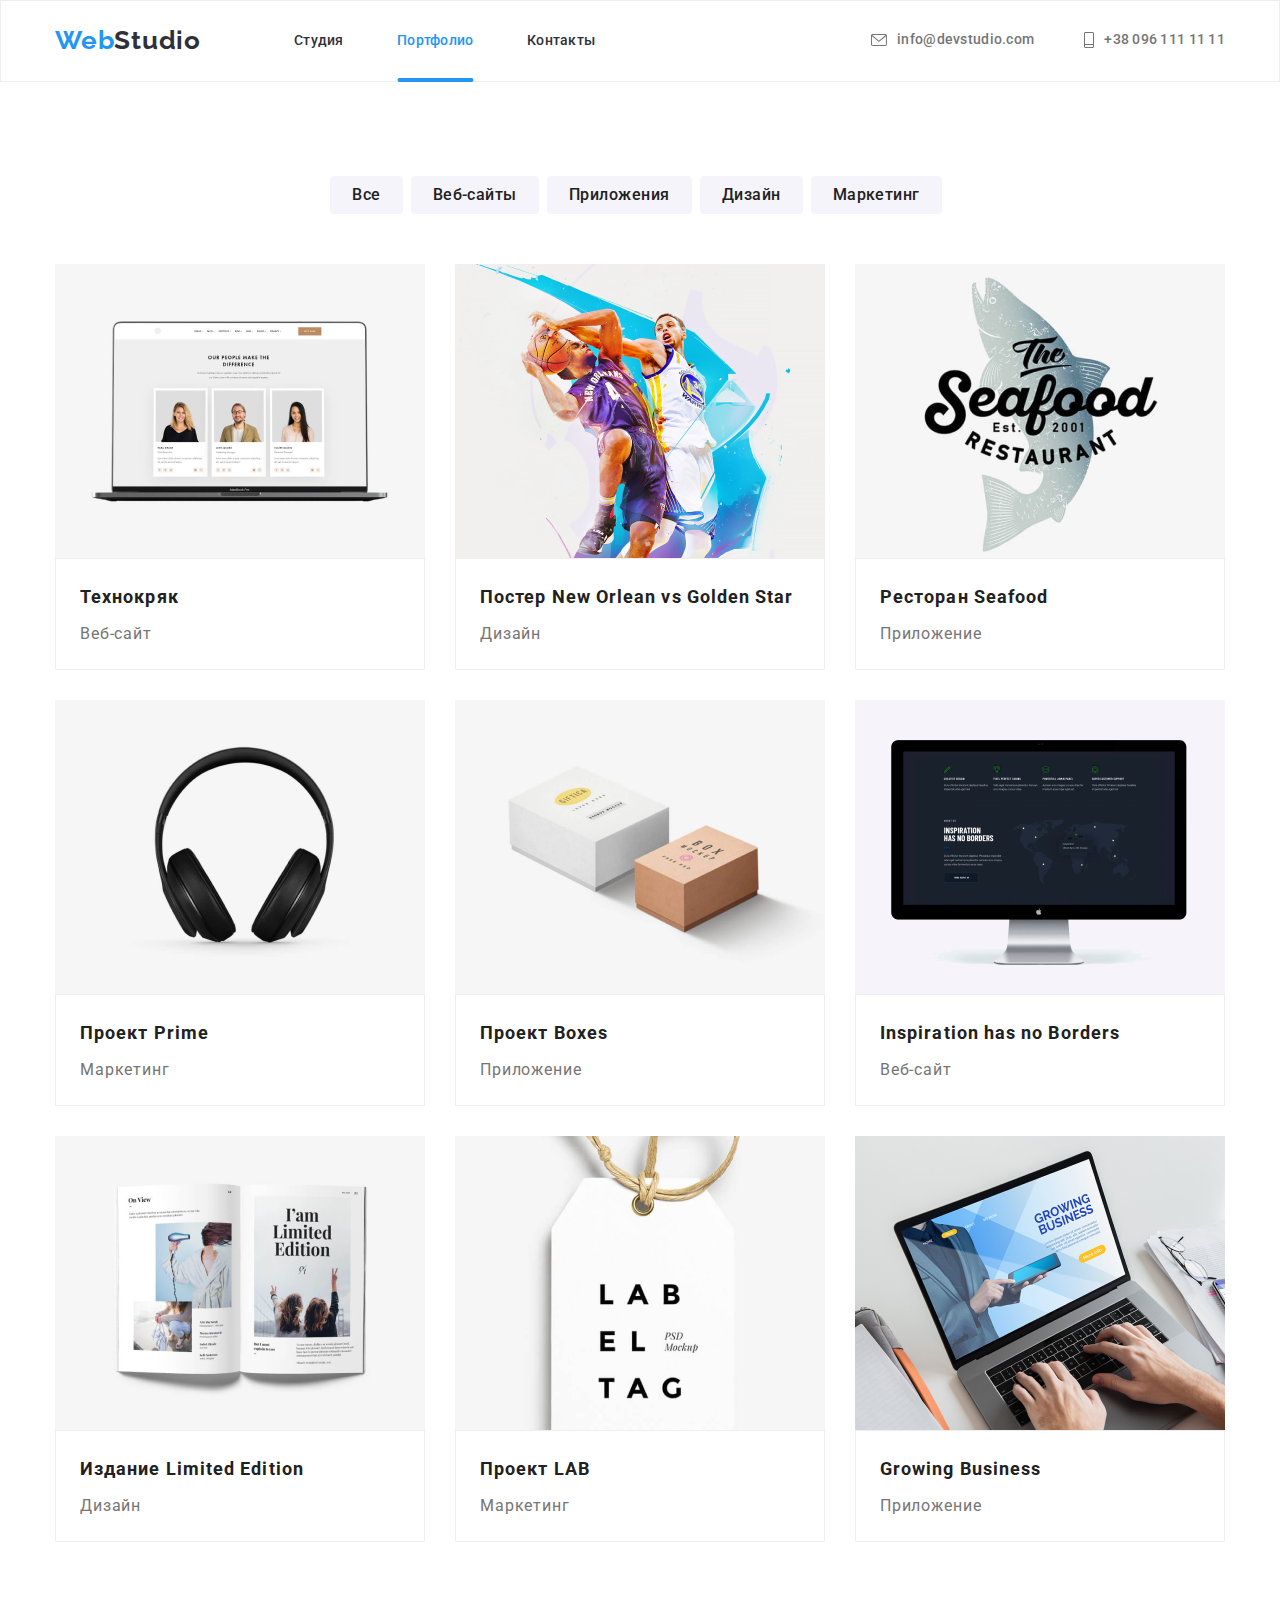
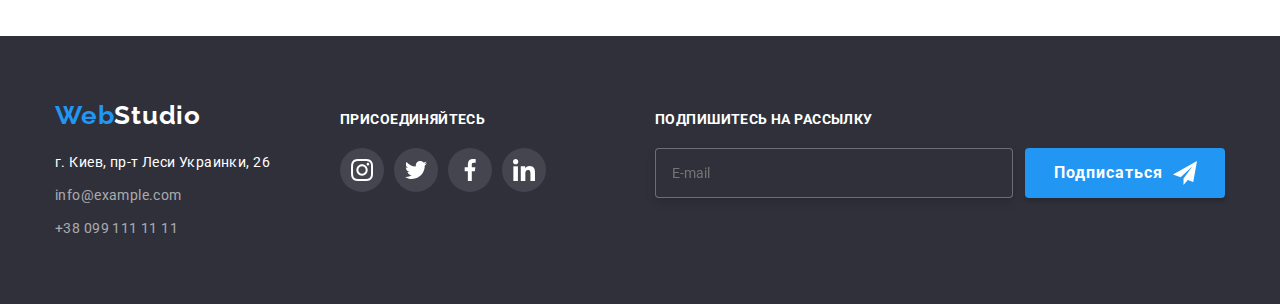
==== commit 1d8f7eb3: "Edit 3" ====
--- a/potrfolio.html
+++ b/potrfolio.html
@@ -21,10 +21,10 @@
     <header class="topline">
 
         <div class="conteiner">
-            <a href="" class="logo"><span class="logo--bluewords">Web</span><span class="logo--blackwords">Studio</span></a>
+           
             <nav class="topline__nav">
-
-                <ul class="topline_menu">
+                <a href="" class="logo"><span class="logo--bluewords">Web</span><span class="logo--blackwords">Studio</span></a>
+                <ul class="topline__menu">
                     <li class="topline__item">
 
                         <a class="page" href="./index.html">Студия</a>
--- a/css/main.min.css
+++ b/css/main.min.css
@@ -1 +1 @@
-:root{--color-dark: #2F303A;--color-white: #FFF;--color-work: #E5E5E5;--color-grey: #F5F4FA;--color-darck-grey: #AFB1B8;--color-text: #212121;--color-blue: #2196F3;--color-dark-blue: #188CE8;--color-brown: #757575;--color-border: #EEEEEE;--project-item-gep: 30px}h1,h2,h3,p,ul{margin:0;padding:0}body{margin:0 0;font-family:"Roboto",sans-serif;font-size:14px;letter-spacing:.03em;color:var(--color-text);background:var(--color-white)}a:hover,a{text-decoration:none}.conteiner{margin:0 auto;width:1200px;padding:0 15px}.section{padding-top:94px;padding-bottom:94px}.thumb{position:relative}.thumb>.label{height:70px;display:flex;justify-content:center;align-items:center;position:absolute;bottom:0px;left:0;right:0;font-weight:700;font-size:14px;line-height:1.14;text-align:center;letter-spacing:.03em;text-transform:uppercase;color:var(--color-white);background:rgba(47,48,58,.8)}.logo{font-family:"Raleway";font-style:normal;font-weight:700;font-size:26px;line-height:1.19;text-decoration:none;letter-spacing:.03em;color:var(--color-dark)}.logo:hover{-webkit-text-decoration-line:none;text-decoration-line:none;-webkit-text-decoration-color:var(--color-blue);text-decoration-color:var(--color-blue)}.logo--bluewords{color:var(--color-blue);-webkit-text-decoration-color:none;text-decoration-color:none}.logo--blackwords{color:var(--color-dark);-webkit-text-decoration-color:none;text-decoration-color:none}.logo--whitewords{color:var(--color-white);-webkit-text-decoration-color:none;text-decoration-color:none}.picture{max-width:100%;height:auto;display:block;position:relative}.topline{background:var(--color-white);padding-top:24px;padding-bottom:25px;border:1px solid var(--color-border)}.topline__menu{align-self:center}.topline__address{display:flex;align-self:center;margin-left:auto}.topline .conteiner{display:flex;align-content:center}.topline .logo{margin-right:93px}.footer{padding:64px 0px;font-style:normal;line-height:1.19;background:var(--color-dark)}.footer__item{line-height:1.71;text-decoration:none;list-style:none;color:rgba(255,255,255,.6)}.footer__item:not(:last-child){margin-bottom:9px}.footer__link{font-style:normal;text-decoration:none;color:rgba(255,255,255,.6)}.footer__link-address{font-style:normal;text-decoration:none;color:var(--color-white)}.footer__address{margin-top:20px}.footer__company{margin-right:70px}.footer__social{margin-right:auto}.footer__tittle{margin-bottom:20px;font-family:"Roboto";font-style:normal;font-weight:700;text-transform:uppercase;line-height:1.14;letter-spacing:.03em;color:var(--color-white)}.footer .conteiner .logo{margin-bottom:20px}.footer .conteiner{display:flex;align-items:baseline}.footer .logo{margin-bottom:20px}.footer .button-social{background-color:rgba(255,255,255,.1)}.footer .social__icon{fill:var(--color-white)}.footer-submit{display:block}.footer-submit__form{display:flex;justify-content:center}.topline__item{position:relative;display:inline;list-style-type:none;font-weight:500;line-height:1.14;letter-spacing:.02em}.topline__item:not(:last-child){margin-right:50px}.main__menu-nav{padding-left:0px;display:flex;justify-content:space-between;justify-items:center;list-style:none}.menu-clients-nav{display:flex;list-style:none}.page{text-decoration:none;color:var(--color-dark)}.page--current::after{content:"";position:absolute;width:100%;height:4px;top:46px;transform:translateX(-100%);background:var(--color-blue);border-radius:2px;transition:transform 250ms cubic-bezier(0.4, 0, 0.2, 1)}.page--current{color:var(--color-blue)}.page:hover{color:var(--color-blue);text-decoration:none;-webkit-text-decoration-line:none;text-decoration-line:none;-webkit-text-decoration-color:var(--color-blue);text-decoration-color:var(--color-blue);transition:250ms cubic-bezier(0.4, 0, 0.2, 1)}.page--current:hover{color:var(--color-blue);text-decoration:none;-webkit-text-decoration-line:none;text-decoration-line:none;-webkit-text-decoration-color:var(--color-blue);text-decoration-color:var(--color-blue);transition:250ms cubic-bezier(0.4, 0, 0.2, 1)}.link{text-decoration:underline;color:var(--color-blue)}.contact{text-decoration:none;color:var(--color-brown);display:flex;justify-items:center;align-items:center}.contact:hover{color:var(--color-blue);text-decoration:none;-webkit-text-decoration-line:none;text-decoration-line:none;-webkit-text-decoration-color:var(--color-blue);text-decoration-color:var(--color-blue);transition:250ms cubic-bezier(0.4, 0, 0.2, 1)}.contact__icon-telephone{margin-right:10px;background-size:cover;fill:currentColor}.contact__icon-mail{margin-right:10px;background-size:cover;align-content:center;fill:currentColor}.current-page:hover,.page:hover{color:var(--color-blue);text-decoration:none;-webkit-text-decoration-line:none;text-decoration-line:none;-webkit-text-decoration-color:var(--color-blue);text-decoration-color:var(--color-blue);transition:250ms cubic-bezier(0.4, 0, 0.2, 1)}.tittle--hidden{display:none}.tittle--big{width:696px;margin:0 auto 30px;font-family:"Roboto";font-style:normal;font-weight:900;font-size:44px;line-height:1.36;text-align:center;align-content:center;letter-spacing:.06em;text-transform:uppercase}.tittle--small{margin-bottom:50px;font-family:"Roboto";font-style:normal;font-weight:700;font-size:36px;line-height:1.17;text-align:center;letter-spacing:.03em}.footer-submit__tittle{margin-bottom:20px;font-family:"Roboto";font-style:normal;font-weight:700;text-transform:uppercase;line-height:1.14;letter-spacing:.03em;color:var(--color-white)}.button{padding:10px 32px;background:var(--color-blue);box-shadow:0px 4px 4px rgba(0,0,0,.15);border-radius:4px;border:0px;font-style:normal;font-weight:700;font-size:16px;line-height:1.88;align-items:center;text-align:center;letter-spacing:.06em;color:var(--color-white);border:none}.button-portfolio{padding:6px 22px;font-weight:500;font-size:16px;line-height:1.6;text-align:center;letter-spacing:.03em;color:var(--color-text);border-radius:4px;border:none;margin-right:8px;background:var(--color-grey)}.button-portfolio:focus,.button:focus{border-radius:0px;box-shadow:0px 3px 1px rgba(0,0,0,.1),0px 1px 2px rgba(0,0,0,0),0px 2px 2px rgba(0,0,0,.12)}.button-portfolio:hover{background-color:var(--color-blue);color:var(--color-white);transition:250ms cubic-bezier(0.4, 0, 0.2, 1)}.button-client{display:flex;justify-content:center;align-items:center;width:100%;height:100%;color:var(--color-darck-grey);background-color:var(--color-white)}.button-social:hover{background-color:var(--color-blue);transition:250ms cubic-bezier(0.4, 0, 0.2, 1)}.footer-submit__button-subscribe{text-align:left;width:200px;height:50px;padding-left:29px;background:var(--color-blue);box-shadow:0px 4px 4px rgba(0,0,0,.15);border-radius:4px;border:none;font-weight:700;font-size:16px;line-height:1.87;letter-spacing:.06em;color:var(--color-white)}.button-send{width:200px;height:50px;background:var(--color-blue);box-shadow:0px 4px 4px rgba(0,0,0,.15);border-radius:4px;font-weight:700;font-size:16px;line-height:1.87;letter-spacing:.06em;color:var(--color-white);display:block;margin:0 auto;border:none}.button-send:focus{fill:var(--color-dark-blue);transition:transform 250ms cubic-bezier(0.4, 0, 0.2, 1)}.footer-submit__button-icon{display:inline;position:absolute;left:148px;top:50%;transform:translateY(-50%)}.footer-submit__block-subscribe{display:inline;position:relative}.footer-submit__input-subscribe{box-sizing:border-box;width:358px;height:50px;background:var(--color-dark);border:1px solid rgba(255,255,255,.3);filter:drop-shadow(0px 4px 4px rgba(0, 0, 0, 0.15));border-radius:4px;margin-right:12px;padding:15px 16px;color:rgba(255,255,255,.6)}.button-send:focus{background-color:var(--color-dark-blue);transition:transform 250ms cubic-bezier(0.4, 0, 0.2, 1)}.portfolio{background:var(--color-white)}.portfolio__filters-list{padding-bottom:50px;list-style:none;display:flex;justify-content:center}.portfolio__project-menu{margin:0;padding:0;list-style:none;display:flex;flex-wrap:wrap;margin-left:calc(-1*var(--project-item-gep));margin-top:calc(-1*var(--project-item-gep))}.portfolio__project-menu>.portfolio__project-item{flex-basis:calc(33.3333333333% - var(--project-item-gep));margin-left:var(--project-item-gep);margin-top:var(--project-item-gep)}.portfolio__project-item{letter-spacing:.06em;color:var(--color-text);background:var(--color-white)}.portfolio__project-tittle-name{margin-bottom:4px;font-weight:700;font-size:18px;line-height:2;letter-spacing:.06em;color:var(--color-text)}.portfolio__project-tittle-type{line-height:1.88;font-size:16px;color:var(--color-brown)}.portfolio__project-element{position:relative;padding:20px 24px;border:1px solid var(--color-border);border-left:1px solid #eee;border-right:1px solid #eee;border-bottom:1px solid #eee}.portfolio__refer-project{display:block;position:relative}.portfolio__refer-project:hover .overlay-project{transform:translateY(0);background:rgba(33,150,243,.9);transition:250ms cubic-bezier(0.4, 0, 0.2, 1)}.portfolio__refer-project:hover{box-shadow:0px 1px 1px rgba(0,0,0,.12),0px 4px 4px rgba(0,0,0,.06),1px 4px 6px rgba(0,0,0,.16);transition:250ms cubic-bezier(0.4, 0, 0.2, 1)}.portfolio__picture-block{position:relative;overflow:hidden}.overlay-project{position:absolute;bottom:0;left:0;width:100%;height:100%;padding:63px 24px;transform:translateY(100%);transition:transform 250ms ease;font-size:18px;line-height:1.14;letter-spacing:.03em;color:var(--color-white);text-align:justify}.social__list{display:flex;justify-content:center;list-style:none;margin-bottom:30px}.social__item{width:44px;height:44px}.social__item:not(:last-child){margin-right:10px}.social__icon{display:inline-block;width:22px;height:22px;fill:currentColor}.button-social{display:flex;justify-content:center;align-items:center;width:100%;height:100%;color:var(--color-darck-grey);background-color:var(--color-white);border-radius:50%;border:none}.button-social:hover .social__icon{fill:var(--color-white);transition:250ms cubic-bezier(0.4, 0, 0.2, 1)}.backdrop{width:100%;height:100%;background-color:rgba(36,43,51,.6);opacity:1;transition:opacity 250ms cubic-bezier(0.4, 0, 0.2, 1)}.backdrop.is-hidden{opacity:0;pointer-events:none}.backdrop.is-hidden .modal{transform:translate(-50%, -50%) scale(0.9)}.modal{position:fixed;padding:40px;width:528px;left:50%;top:50%;transition:transform 250ms cubic-bezier(0.4, 0, 0.2, 1);transform:translate(-50%, -50%) scale(1);background:var(--color-white);box-shadow:0px 1px 3px rgba(0,0,0,.12),0px 1px 1px rgba(0,0,0,.14),0px 2px 1px rgba(0,0,0,.2);border-radius:4px}.modal__close-button{position:absolute;top:8px;right:8px;width:30px;height:30px;background:#fff;border:1px solid rgba(0,0,0,.1);border-radius:50%;display:flex;flex-direction:column;justify-content:center;align-items:center}.modal__inner{position:relative}.modal__tittle{font-weight:700;font-size:20px;line-height:1.15;text-align:center;letter-spacing:.03em;color:var(--color-text);margin-bottom:12px}.modal__form-field-label{display:block;position:relative;margin-top:10px;margin-bottom:4px;font-size:12px;line-height:1.17;letter-spacing:.01em;color:var(--color-brown)}.modal__form-checkbox-label{display:block;position:relative;font-size:14px;line-height:1.71;letter-spacing:.01em;color:var(--color-brown)}.modal__form-field-input{box-sizing:border-box;border:1px solid rgba(33,33,33,.2);border-radius:4px;width:448px;height:40px;padding-left:42px}.modal__form-checkbox-input{opacity:0;margin-right:9px;width:16px;height:15px;background:var(--color-white);border:.2px solid var(---color-white)}.modal__form-field-inner{position:relative}.modal__form-icon-input{position:absolute;left:.5rem;top:50%;transform:translateY(-50%);fill:currentColor}.modal__form-field-input:focus~.modal__form-icon-input{fill:var(--color-blue);transition:transform 250ms cubic-bezier(0.4, 0, 0.2, 1)}.modal__close-button:hover .icon-close{fill:var(--color-blue);transition:transform 250ms cubic-bezier(0.4, 0, 0.2, 1)}.modal__form-checkbox-input:focus{background-color:var(--color-dark-blue);transition:transform 250ms cubic-bezier(0.4, 0, 0.2, 1)}.modal .modal__form-field-input:focus{box-sizing:border-box;border:1px solid var(--color-blue);border-color:var(--color-blue);outline:0;transition:transform 250ms cubic-bezier(0.4, 0, 0.2, 1)}.modal__form-checkbox-icon{display:flex;align-items:center;position:absolute;left:.5rem;top:50%;transform:translateY(-50%);fill:var(--color-white);stroke:var(--color-dark);font-size:14px}.modal__form-checkbox-input:checked~.modal__form-checkbox-icon{fill:var(--color-blue);stroke:var(--color-blue)}.feedback{padding:16px 12px;font-size:12px;line-height:1.14;letter-spacing:.01em;color:rgba(117,117,117,.5);width:448px;height:120px;margin-bottom:20px;resize:none;border:1px solid rgba(33,33,33,.2);border-radius:4px}.feedback:focus{box-sizing:border-box;border:1px solid var(--color-blue);border-color:var(--color-blue);outline:0;transition:transform 250ms cubic-bezier(0.4, 0, 0.2, 1)}.modal__form-field-checkbox{display:flex;justify-content:center;align-items:center;margin-bottom:30px}.block-checkbox{position:absolute;top:50%;left:0%;margin-right:9px}.main-top{max-width:1600px;margin:0 auto;padding-top:200px;padding-bottom:200px;text-align:center;background-color:var(--color-dark);color:var(--color-white);background-image:linear-gradient(to right, rgba(47, 48, 58, 0.4), rgba(0, 0, 0, 0.4)),url("../images/main-img.jpg");background-position:center,center;background-repeat:no-repeat,no-repeat}.main-benefits__tittle{margin-bottom:10px;font-size:14px;font-style:normal;font-weight:700;line-height:1.92;color:var(--color-brown);text-transform:uppercase;color:var(--color-text)}.main-benefits__item{list-style-type:none;color:var(--color-brown);width:270px}.main-benefits__content{line-height:1.71}.main-benefits__icon-item{display:flex;align-items:center;justify-content:center;margin-bottom:30px;background-color:var(--color-grey);height:120px;border-radius:4px}.main-benefits__item:not(:last-child){margin-right:30px}.main-work{padding-top:0}.main-work____item{list-style-type:none}.main-work .conteiner{display:block;width:1200px}.main-work__item:not(:last-child){margin-right:30px}.main-worker{background:var(--color-grey)}.main-worker__item{list-style-type:none;background-color:var(--color-white);box-shadow:0px 1px 3px rgba(0,0,0,.12),0px 1px 1px rgba(0,0,0,.14),0px 2px 1px rgba(0,0,0,.2);border-radius:0px 0px 4px 4px}.main-worker__item-name{margin-top:30px;margin-bottom:10px;font-family:"Roboto";font-style:normal;font-weight:500;font-size:16px;line-height:1.19;text-align:center;letter-spacing:.03em}.main-worker__item-type{margin-bottom:16px;font-family:"Roboto";font-style:normal;font-size:16px;line-height:1.19;text-align:center;letter-spacing:.03em;color:var(--color-brown)}.main-worker__item:not(:last-child){margin-right:30px}.main-clients__icon{fill:var(--color-darck-grey);border:1px solid var(--color-blue);border-color:var(--color-darck-grey);transition:250ms cubic-bezier(0.4, 0, 0.2, 1);border-radius:4px}.main-clients__icon:hover{fill:var(--color-blue);border:1px solid var(--color-blue);border-color:var(--color-blue);transition:250ms cubic-bezier(0.4, 0, 0.2, 1);border-radius:4px}.main-clients__item{width:170px;height:92px}.main-clients__item:not(:last-child){margin-right:30px}/*# sourceMappingURL=main.min.css.map */+:root{--color-dark: #2F303A;--color-white: #FFF;--color-work: #E5E5E5;--color-grey: #F5F4FA;--color-darck-grey: #AFB1B8;--color-text: #212121;--color-blue: #2196F3;--color-dark-blue: #188CE8;--color-brown: #757575;--color-border: #EEEEEE;--project-item-gep: 30px}h1,h2,h3,p,ul{margin:0;padding:0}body{margin:0 0;font-family:"Roboto",sans-serif;font-size:14px;letter-spacing:.03em;color:var(--color-text);background:var(--color-white)}a:hover,a{text-decoration:none}.conteiner{margin:0 auto;width:1200px;padding:0 15px}.section{padding-top:94px;padding-bottom:94px}.thumb{position:relative}.thumb>.label{height:70px;display:flex;justify-content:center;align-items:center;position:absolute;bottom:0px;left:0;right:0;font-weight:700;font-size:14px;line-height:1.14;text-align:center;letter-spacing:.03em;text-transform:uppercase;color:var(--color-white);background:rgba(47,48,58,.8)}.logo{font-family:"Raleway";font-style:normal;font-weight:700;font-size:26px;line-height:1.19;text-decoration:none;letter-spacing:.03em;color:var(--color-dark)}.logo:hover{-webkit-text-decoration-line:none;text-decoration-line:none;-webkit-text-decoration-color:var(--color-blue);text-decoration-color:var(--color-blue)}.logo--bluewords{color:var(--color-blue);-webkit-text-decoration-color:none;text-decoration-color:none}.logo--blackwords{color:var(--color-dark);-webkit-text-decoration-color:none;text-decoration-color:none}.logo--whitewords{color:var(--color-white);-webkit-text-decoration-color:none;text-decoration-color:none}.picture{max-width:100%;height:auto;display:block;position:relative}.topline{background:var(--color-white);padding-top:24px;padding-bottom:25px;border:1px solid var(--color-border)}.topline__menu{align-self:center}.topline__address{display:flex;align-self:center;margin-left:auto}.topline__nav{display:flex;align-items:center}.topline .conteiner{display:flex;align-content:center}.topline .logo{margin-right:93px}.footer{padding:64px 0px;font-style:normal;line-height:1.19;background:var(--color-dark)}.footer__item{line-height:1.71;text-decoration:none;list-style:none;color:rgba(255,255,255,.6)}.footer__item:not(:last-child){margin-bottom:9px}.footer__link{font-style:normal;text-decoration:none;color:rgba(255,255,255,.6)}.footer__link-address{font-style:normal;text-decoration:none;color:var(--color-white)}.footer__address{margin-top:20px}.footer__company{margin-right:70px}.footer__social{margin-right:auto}.footer__tittle{margin-bottom:20px;font-family:"Roboto";font-style:normal;font-weight:700;text-transform:uppercase;line-height:1.14;letter-spacing:.03em;color:var(--color-white)}.footer .conteiner .logo{margin-bottom:20px}.footer .conteiner{display:flex;align-items:baseline}.footer .logo{margin-bottom:20px}.footer .button-social{background-color:rgba(255,255,255,.1)}.footer .social__icon{fill:var(--color-white)}.footer-submit{display:block}.footer-submit__form{display:flex;justify-content:center}.topline__item{position:relative;display:inline;list-style-type:none;font-weight:500;line-height:1.14;letter-spacing:.02em}.topline__item:not(:last-child){margin-right:50px}.main__menu-nav{padding-left:0px;display:flex;justify-content:space-between;justify-items:center;list-style:none}.menu-clients-nav{display:flex;list-style:none}.page{text-decoration:none;color:var(--color-dark)}.page--current::after{content:"";position:absolute;width:100%;height:4px;top:46px;transform:translateX(-100%);background:var(--color-blue);border-radius:2px;transition:transform 250ms cubic-bezier(0.4, 0, 0.2, 1)}.page--current{color:var(--color-blue)}.page:hover{color:var(--color-blue);text-decoration:none;-webkit-text-decoration-line:none;text-decoration-line:none;-webkit-text-decoration-color:var(--color-blue);text-decoration-color:var(--color-blue);transition:250ms cubic-bezier(0.4, 0, 0.2, 1)}.page--current:hover{color:var(--color-blue);text-decoration:none;-webkit-text-decoration-line:none;text-decoration-line:none;-webkit-text-decoration-color:var(--color-blue);text-decoration-color:var(--color-blue);transition:250ms cubic-bezier(0.4, 0, 0.2, 1)}.link{text-decoration:underline;color:var(--color-blue)}.contact{text-decoration:none;color:var(--color-brown);display:flex;justify-items:center;align-items:center}.contact:hover{color:var(--color-blue);text-decoration:none;-webkit-text-decoration-line:none;text-decoration-line:none;-webkit-text-decoration-color:var(--color-blue);text-decoration-color:var(--color-blue);transition:250ms cubic-bezier(0.4, 0, 0.2, 1)}.contact__icon-telephone{margin-right:10px;background-size:cover;fill:currentColor}.contact__icon-mail{margin-right:10px;background-size:cover;align-content:center;fill:currentColor}.current-page:hover,.page:hover{color:var(--color-blue);text-decoration:none;-webkit-text-decoration-line:none;text-decoration-line:none;-webkit-text-decoration-color:var(--color-blue);text-decoration-color:var(--color-blue);transition:250ms cubic-bezier(0.4, 0, 0.2, 1)}.tittle--hidden{display:none}.tittle--big{width:696px;margin:0 auto 30px;font-family:"Roboto";font-style:normal;font-weight:900;font-size:44px;line-height:1.36;text-align:center;align-content:center;letter-spacing:.06em;text-transform:uppercase}.tittle--small{margin-bottom:50px;font-family:"Roboto";font-style:normal;font-weight:700;font-size:36px;line-height:1.17;text-align:center;letter-spacing:.03em}.footer-submit__tittle{margin-bottom:20px;font-family:"Roboto";font-style:normal;font-weight:700;text-transform:uppercase;line-height:1.14;letter-spacing:.03em;color:var(--color-white)}.button{padding:10px 32px;background:var(--color-blue);box-shadow:0px 4px 4px rgba(0,0,0,.15);border-radius:4px;border:0px;font-style:normal;font-weight:700;font-size:16px;line-height:1.88;align-items:center;text-align:center;letter-spacing:.06em;color:var(--color-white);border:none}.button-portfolio{padding:6px 22px;font-weight:500;font-size:16px;line-height:1.6;text-align:center;letter-spacing:.03em;color:var(--color-text);border-radius:4px;border:none;margin-right:8px;background:var(--color-grey)}.button-portfolio:focus,.button:focus{border-radius:0px;box-shadow:0px 3px 1px rgba(0,0,0,.1),0px 1px 2px rgba(0,0,0,0),0px 2px 2px rgba(0,0,0,.12)}.button-portfolio:hover{background-color:var(--color-blue);color:var(--color-white);transition:250ms cubic-bezier(0.4, 0, 0.2, 1)}.button-client{display:flex;justify-content:center;align-items:center;width:100%;height:100%;color:var(--color-darck-grey);background-color:var(--color-white)}.button-social:hover{background-color:var(--color-blue);transition:250ms cubic-bezier(0.4, 0, 0.2, 1)}.footer-submit__button-subscribe{text-align:left;width:200px;height:50px;padding-left:29px;background:var(--color-blue);box-shadow:0px 4px 4px rgba(0,0,0,.15);border-radius:4px;border:none;font-weight:700;font-size:16px;line-height:1.87;letter-spacing:.06em;color:var(--color-white)}.button-send{width:200px;height:50px;background:var(--color-blue);box-shadow:0px 4px 4px rgba(0,0,0,.15);border-radius:4px;font-weight:700;font-size:16px;line-height:1.87;letter-spacing:.06em;color:var(--color-white);display:block;margin:0 auto;border:none}.button-send:focus{fill:var(--color-dark-blue);transition:transform 250ms cubic-bezier(0.4, 0, 0.2, 1)}.footer-submit__button-icon{display:inline;position:absolute;left:148px;top:50%;transform:translateY(-50%)}.footer-submit__block-subscribe{display:inline;position:relative}.footer-submit__input-subscribe{box-sizing:border-box;width:358px;height:50px;background:var(--color-dark);border:1px solid rgba(255,255,255,.3);filter:drop-shadow(0px 4px 4px rgba(0, 0, 0, 0.15));border-radius:4px;margin-right:12px;padding:15px 16px;color:rgba(255,255,255,.6)}.button-send:focus{background-color:var(--color-dark-blue);transition:transform 250ms cubic-bezier(0.4, 0, 0.2, 1)}.portfolio{background:var(--color-white)}.portfolio__filters-list{padding-bottom:50px;list-style:none;display:flex;justify-content:center}.portfolio__project-menu{margin:0;padding:0;list-style:none;display:flex;flex-wrap:wrap;margin-left:calc(-1*var(--project-item-gep));margin-top:calc(-1*var(--project-item-gep))}.portfolio__project-menu>.portfolio__project-item{flex-basis:calc(33.3333333333% - var(--project-item-gep));margin-left:var(--project-item-gep);margin-top:var(--project-item-gep)}.portfolio__project-item{letter-spacing:.06em;color:var(--color-text);background:var(--color-white)}.portfolio__project-tittle-name{margin-bottom:4px;font-weight:700;font-size:18px;line-height:2;letter-spacing:.06em;color:var(--color-text)}.portfolio__project-tittle-type{line-height:1.88;font-size:16px;color:var(--color-brown)}.portfolio__project-element{position:relative;padding:20px 24px;border:1px solid var(--color-border);border-left:1px solid #eee;border-right:1px solid #eee;border-bottom:1px solid #eee}.portfolio__refer-project{display:block;position:relative}.portfolio__refer-project:hover .overlay-project{transform:translateY(0);background:rgba(33,150,243,.9);transition:250ms cubic-bezier(0.4, 0, 0.2, 1)}.portfolio__refer-project:hover{box-shadow:0px 1px 1px rgba(0,0,0,.12),0px 4px 4px rgba(0,0,0,.06),1px 4px 6px rgba(0,0,0,.16);transition:250ms cubic-bezier(0.4, 0, 0.2, 1)}.portfolio__picture-block{position:relative;overflow:hidden}.overlay-project{position:absolute;bottom:0;left:0;width:100%;height:100%;padding:63px 24px;transform:translateY(100%);transition:transform 250ms ease;font-size:18px;line-height:1.14;letter-spacing:.03em;color:var(--color-white);text-align:justify}.social__list{display:flex;justify-content:center;list-style:none;margin-bottom:30px}.social__item{width:44px;height:44px}.social__item:not(:last-child){margin-right:10px}.social__icon{display:inline-block;width:22px;height:22px;fill:currentColor}.button-social{display:flex;justify-content:center;align-items:center;width:100%;height:100%;color:var(--color-darck-grey);background-color:var(--color-white);border-radius:50%;border:none}.button-social:hover .social__icon{fill:var(--color-white);transition:250ms cubic-bezier(0.4, 0, 0.2, 1)}.backdrop{width:100%;height:100%;background:rgba(36,43,51,.6);opacity:1;transition:opacity 250ms cubic-bezier(0.4, 0, 0.2, 1)}.backdrop.is-hidden{opacity:0;pointer-events:none}.backdrop.is-hidden .modal{transform:translate(-50%, -50%) scale(0.9)}.modal{position:fixed;padding:40px;width:528px;left:50%;top:50%;transition:transform 250ms cubic-bezier(0.4, 0, 0.2, 1);transform:translate(-50%, -50%) scale(1);background:var(--color-white);box-shadow:0px 1px 3px rgba(0,0,0,.12),0px 1px 1px rgba(0,0,0,.14),0px 2px 1px rgba(0,0,0,.2);border-radius:4px}.modal__close-button{position:absolute;top:8px;right:8px;width:30px;height:30px;background:#fff;border:1px solid rgba(0,0,0,.1);border-radius:50%;display:flex;flex-direction:column;justify-content:center;align-items:center}.modal__inner{position:relative}.modal__tittle{font-weight:700;font-size:20px;line-height:1.15;text-align:center;letter-spacing:.03em;color:var(--color-text);margin-bottom:12px}.modal__form-field-label{display:block;position:relative;margin-top:10px;margin-bottom:4px;font-size:12px;line-height:1.17;letter-spacing:.01em;color:var(--color-brown)}.modal__form-checkbox-label{display:block;position:relative;font-size:14px;line-height:1.71;letter-spacing:.01em;color:var(--color-brown)}.modal__form-field-input{box-sizing:border-box;border:1px solid rgba(33,33,33,.2);border-radius:4px;width:448px;height:40px;padding-left:42px}.modal__form-checkbox-input{opacity:0;margin-right:9px;width:16px;height:15px;background:var(--color-white);border:.2px solid var(---color-white)}.modal__form-field-inner{position:relative}.modal__form-icon-input{position:absolute;left:.5rem;top:50%;transform:translateY(-50%);fill:currentColor}.modal__form-field-input:focus~.modal__form-icon-input{fill:var(--color-blue);transition:transform 250ms cubic-bezier(0.4, 0, 0.2, 1)}.modal__close-button:hover .icon-close{fill:var(--color-blue);transition:transform 250ms cubic-bezier(0.4, 0, 0.2, 1)}.modal__form-checkbox-input:focus{background-color:var(--color-dark-blue);transition:transform 250ms cubic-bezier(0.4, 0, 0.2, 1)}.modal .modal__form-field-input:focus{box-sizing:border-box;border:1px solid var(--color-blue);border-color:var(--color-blue);outline:0;transition:transform 250ms cubic-bezier(0.4, 0, 0.2, 1)}.modal__form-checkbox-icon{display:flex;align-items:center;position:absolute;left:.5rem;top:50%;transform:translateY(-50%);fill:var(--color-white);stroke:var(--color-dark);font-size:14px}.modal__form-checkbox-input:checked~.modal__form-checkbox-icon{fill:var(--color-blue);stroke:var(--color-blue)}.feedback{padding:16px 12px;font-size:12px;line-height:1.14;letter-spacing:.01em;color:rgba(117,117,117,.5);width:448px;height:120px;margin-bottom:20px;resize:none;border:1px solid rgba(33,33,33,.2);border-radius:4px}.feedback:focus{box-sizing:border-box;border:1px solid var(--color-blue);border-color:var(--color-blue);outline:0;transition:transform 250ms cubic-bezier(0.4, 0, 0.2, 1)}.modal__form-field-checkbox{display:flex;justify-content:center;align-items:center;margin-bottom:30px}.block-checkbox{position:absolute;top:50%;left:0%;margin-right:9px}.main-top{max-width:1600px;margin:0 auto;padding-top:200px;padding-bottom:200px;text-align:center;background-color:var(--color-dark);color:var(--color-white);background-image:linear-gradient(to right, rgba(47, 48, 58, 0.4), rgba(0, 0, 0, 0.4)),url("../images/main-img.jpg");background-position:center,center;background-repeat:no-repeat,no-repeat}.main-benefits__tittle{margin-bottom:10px;font-size:14px;font-style:normal;font-weight:700;line-height:1.92;color:var(--color-brown);text-transform:uppercase;color:var(--color-text)}.main-benefits__item{list-style-type:none;color:var(--color-brown);width:270px}.main-benefits__content{line-height:1.71}.main-benefits__icon-item{display:flex;align-items:center;justify-content:center;margin-bottom:30px;background-color:var(--color-grey);height:120px;border-radius:4px}.main-benefits__item:not(:last-child){margin-right:30px}.main-work{padding-top:0}.main-work____item{list-style-type:none}.main-work .conteiner{display:block;width:1200px}.main-work__item:not(:last-child){margin-right:30px}.main-worker{background:var(--color-grey)}.main-worker__item{list-style-type:none;background-color:var(--color-white);box-shadow:0px 1px 3px rgba(0,0,0,.12),0px 1px 1px rgba(0,0,0,.14),0px 2px 1px rgba(0,0,0,.2);border-radius:0px 0px 4px 4px}.main-worker__item-name{margin-top:30px;margin-bottom:10px;font-family:"Roboto";font-style:normal;font-weight:500;font-size:16px;line-height:1.19;text-align:center;letter-spacing:.03em}.main-worker__item-type{margin-bottom:16px;font-family:"Roboto";font-style:normal;font-size:16px;line-height:1.19;text-align:center;letter-spacing:.03em;color:var(--color-brown)}.main-worker__item:not(:last-child){margin-right:30px}.main-clients__icon{fill:var(--color-darck-grey);border:1px solid var(--color-blue);border-color:var(--color-darck-grey);transition:250ms cubic-bezier(0.4, 0, 0.2, 1);border-radius:4px}.main-clients__icon:hover{fill:var(--color-blue);border:1px solid var(--color-blue);border-color:var(--color-blue);transition:250ms cubic-bezier(0.4, 0, 0.2, 1);border-radius:4px}.main-clients__item{width:170px;height:92px}.main-clients__item:not(:last-child){margin-right:30px}/*# sourceMappingURL=main.min.css.map */